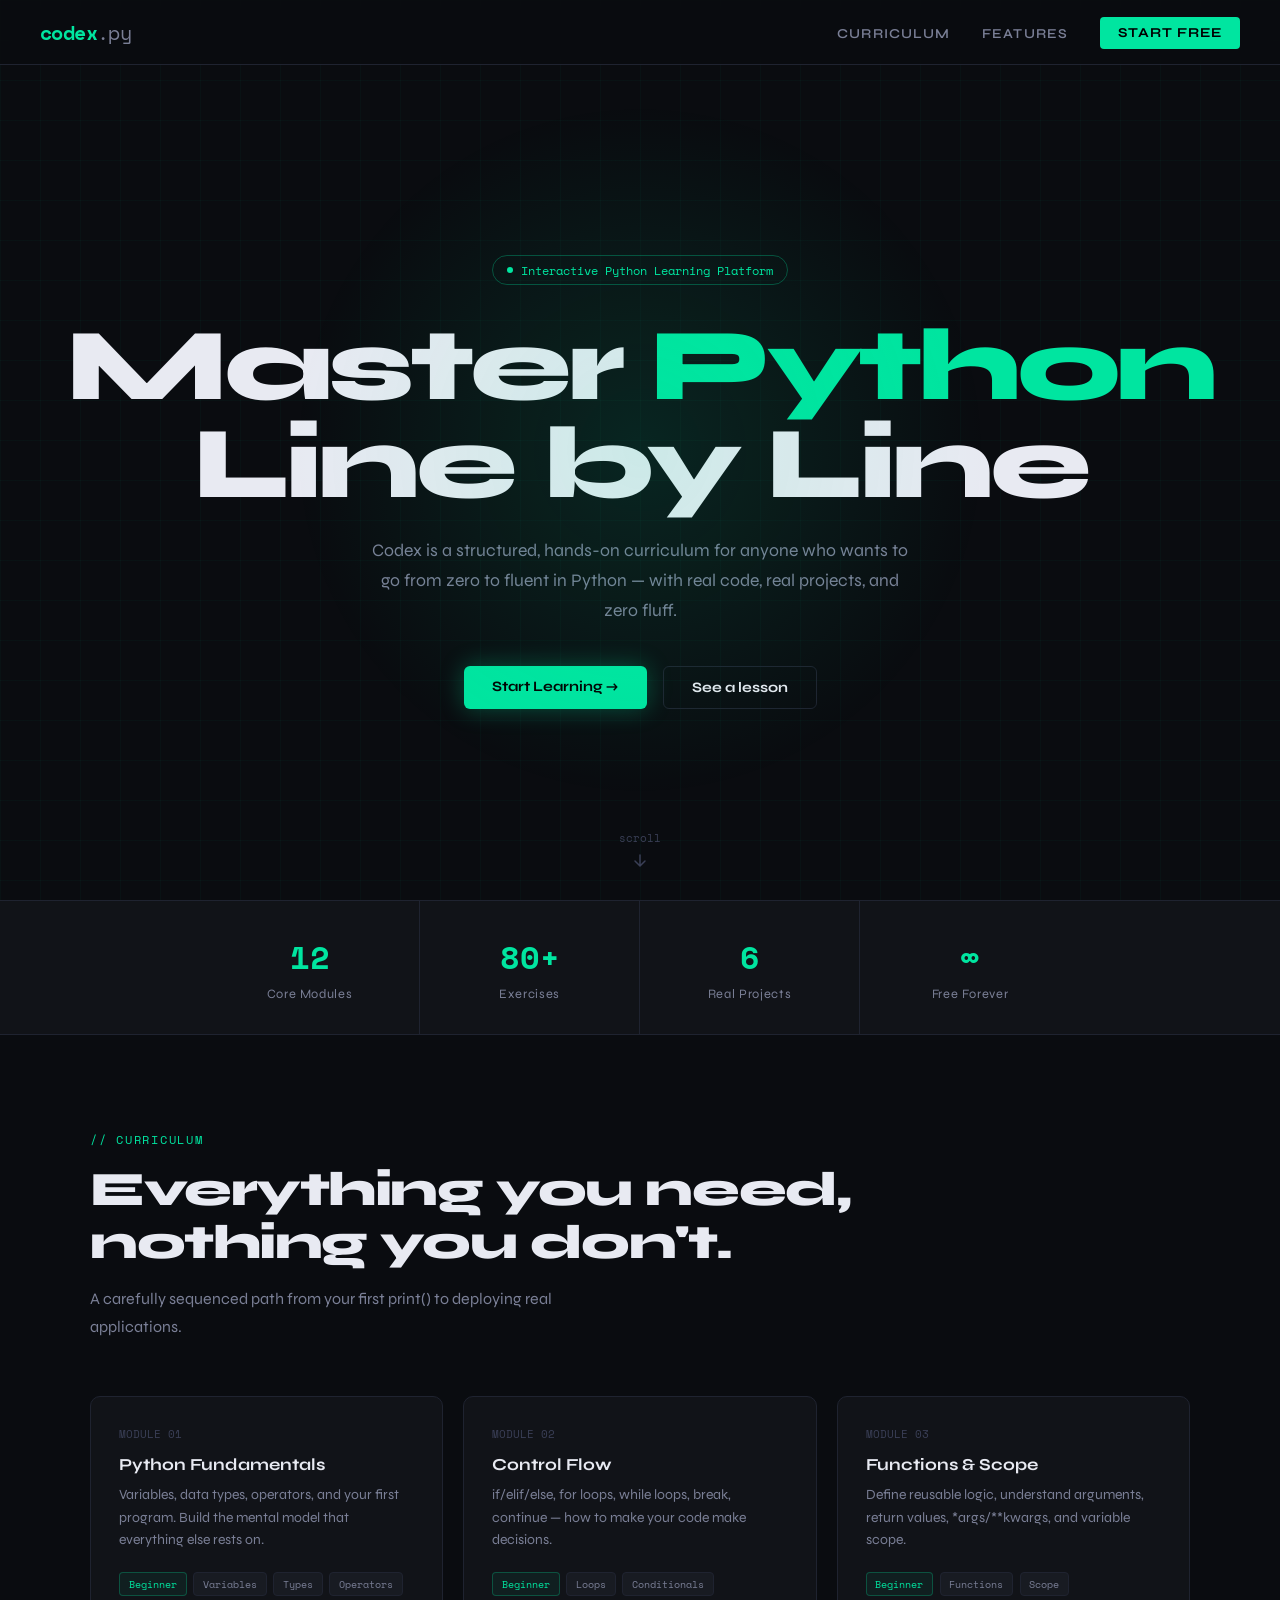
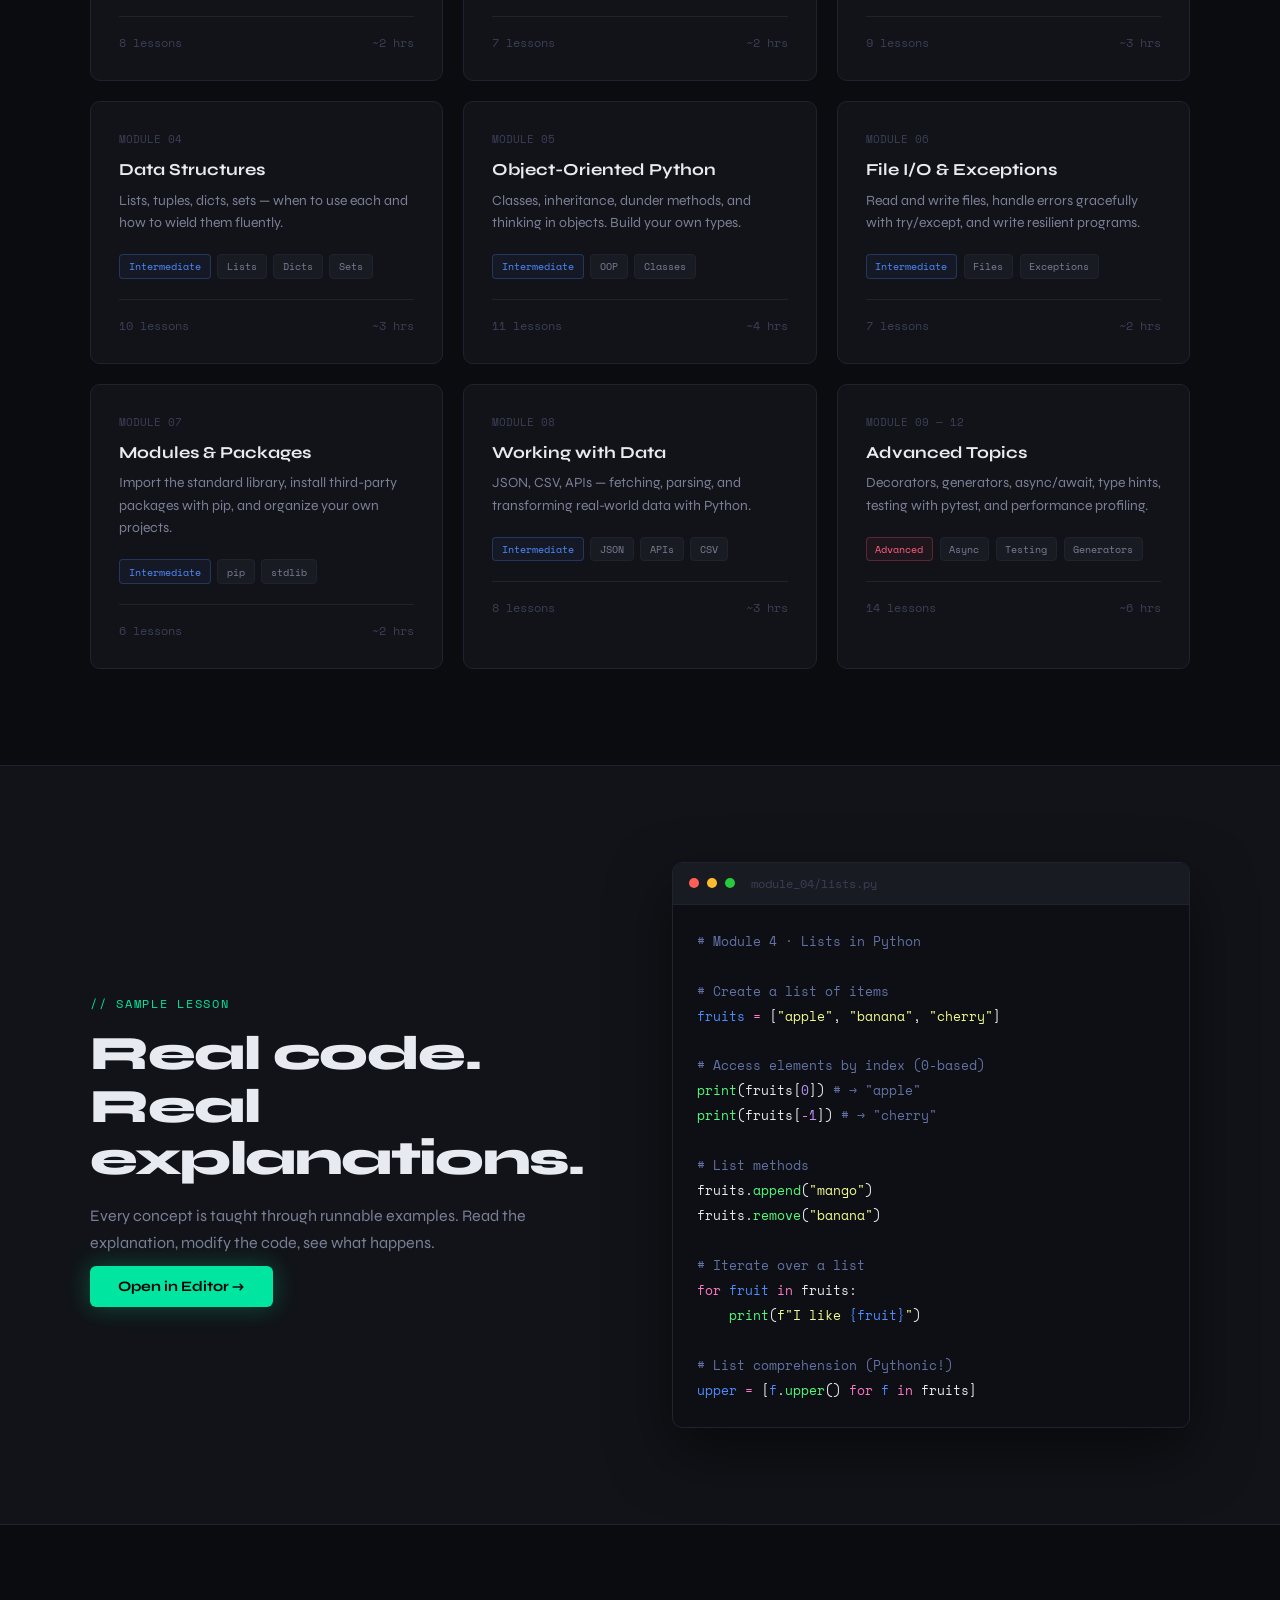
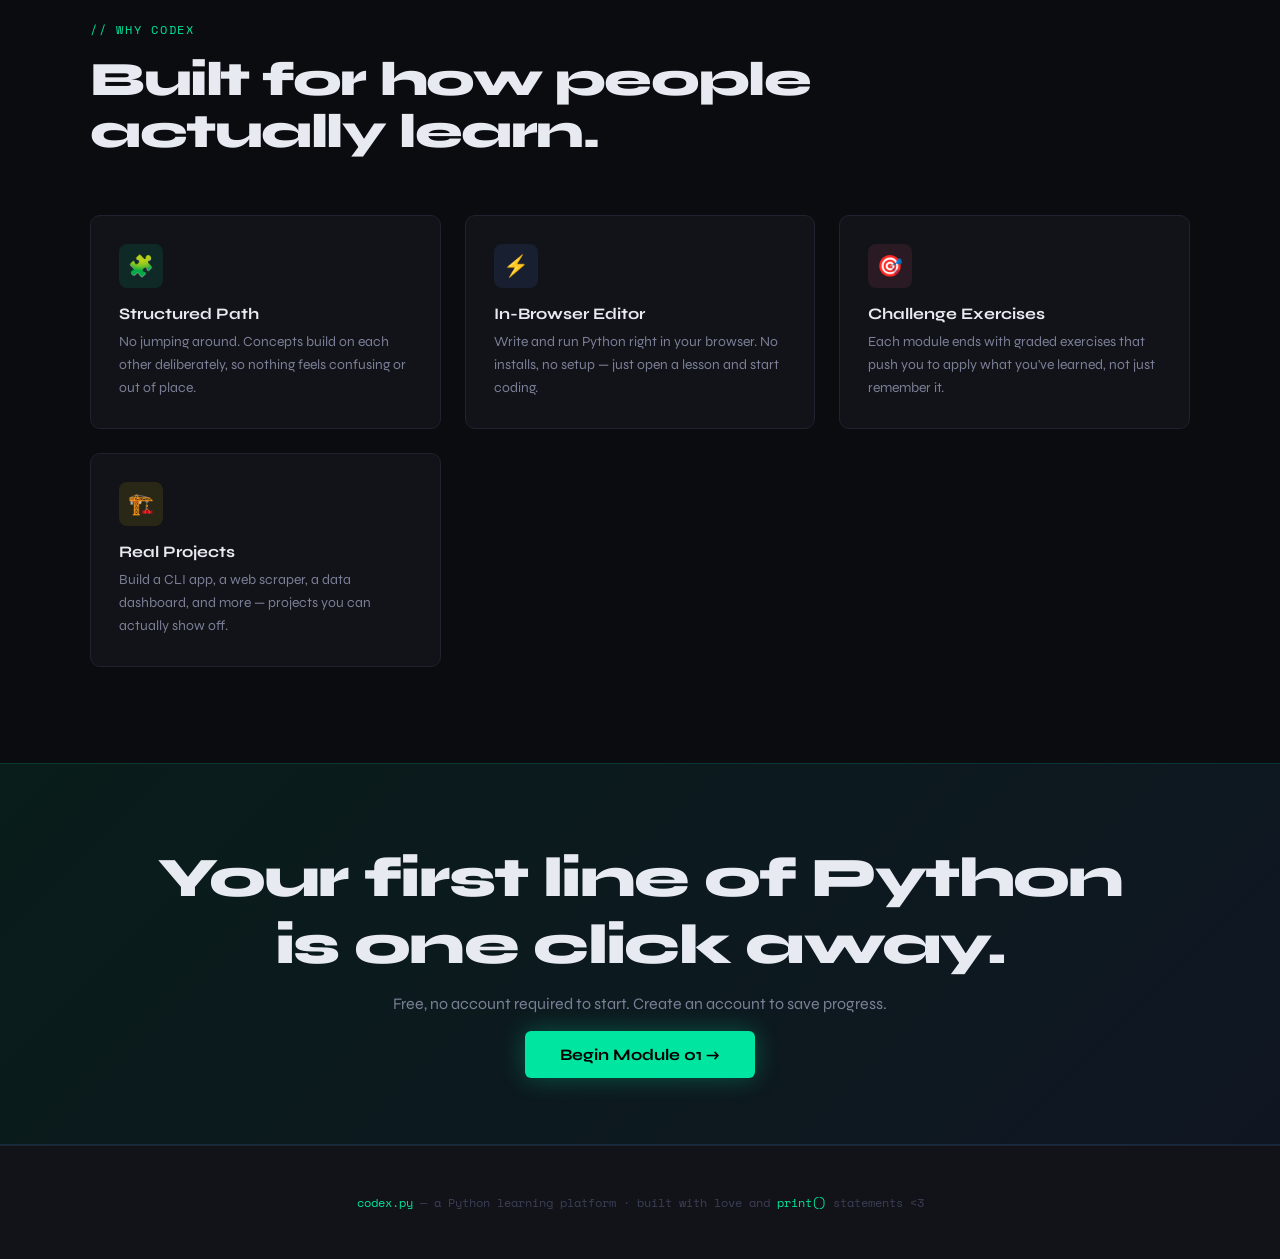
==== index.html @ 28d112f8 "Add files via upload" ====
<!DOCTYPE html>
<html lang="en">
<head>
  <meta charset="UTF-8" />
  <meta name="viewport" content="width=device-width, initial-scale=1.0" />
  <title>Codex — Learn Python</title>
  <link rel="preconnect" href="https://fonts.googleapis.com" />
  <link href="https://fonts.googleapis.com/css2?family=Space+Mono:ital,wght@0,400;0,700;1,400&family=Syne:wght@400;600;700;800&display=swap" rel="stylesheet" />
  <style>
    :root {
      --bg: #0a0c10;
      --surface: #111318;
      --surface2: #181b22;
      --border: #1f2330;
      --accent: #00e5a0;
      --accent2: #4f8cff;
      --accent3: #ff5e7e;
      --text: #e8eaf2;
      --text-dim: #7a7f96;
      --text-dimmer: #3a3f56;
      --mono: 'Space Mono', monospace;
      --sans: 'Syne', sans-serif;
    }
 
    *, *::before, *::after { box-sizing: border-box; margin: 0; padding: 0; }
 
    html { scroll-behavior: smooth; }
 
    body {
      background: var(--bg);
      color: var(--text);
      font-family: var(--sans);
      min-height: 100vh;
      overflow-x: hidden;
    }
 
    /* ── Grid noise overlay ── */
    body::before {
      content: '';
      position: fixed;
      inset: 0;
      background-image:
        linear-gradient(rgba(0,229,160,.03) 1px, transparent 1px),
        linear-gradient(90deg, rgba(0,229,160,.03) 1px, transparent 1px);
      background-size: 40px 40px;
      pointer-events: none;
      z-index: 0;
    }
 
    /* ── NAV ── */
    nav {
      position: fixed;
      top: 0; left: 0; right: 0;
      z-index: 100;
      display: flex;
      align-items: center;
      justify-content: space-between;
      padding: 1.1rem 2.5rem;
      background: rgba(10,12,16,.85);
      backdrop-filter: blur(14px);
      border-bottom: 1px solid var(--border);
    }
 
    .nav-logo {
      font-family: var(--mono);
      font-size: 1.25rem;
      font-weight: 700;
      color: var(--accent);
      letter-spacing: -0.03em;
      text-decoration: none;
    }
    .nav-logo span { color: var(--text-dim); font-weight: 400; }
 
    .nav-links {
      display: flex;
      gap: 2rem;
      list-style: none;
    }
    .nav-links a {
      font-size: .85rem;
      font-weight: 600;
      letter-spacing: .08em;
      text-transform: uppercase;
      color: var(--text-dim);
      text-decoration: none;
      transition: color .2s;
    }
    .nav-links a:hover { color: var(--accent); }
 
    .nav-cta {
      background: var(--accent);
      color: #000 !important;
      padding: .45rem 1.1rem;
      border-radius: 4px;
      font-weight: 700 !important;
    }
    .nav-cta:hover { background: #00ffb0; color: #000 !important; }
 
    /* ── HERO ── */
    .hero {
      position: relative;
      z-index: 1;
      min-height: 100vh;
      display: flex;
      flex-direction: column;
      align-items: center;
      justify-content: center;
      text-align: center;
      padding: 8rem 2rem 4rem;
      overflow: hidden;
    }
 
    /* Glowing orbs */
    .hero::after {
      content: '';
      position: absolute;
      width: 700px; height: 700px;
      border-radius: 50%;
      background: radial-gradient(circle, rgba(0,229,160,.12) 0%, transparent 70%);
      top: 50%; left: 50%;
      transform: translate(-50%, -50%);
      pointer-events: none;
    }
 
    .hero-badge {
      display: inline-flex;
      align-items: center;
      gap: .5rem;
      font-family: var(--mono);
      font-size: .75rem;
      color: var(--accent);
      border: 1px solid rgba(0,229,160,.3);
      padding: .35rem .9rem;
      border-radius: 99px;
      margin-bottom: 2rem;
      animation: fadeUp .6s ease both;
    }
    .hero-badge::before {
      content: '';
      width: 6px; height: 6px;
      background: var(--accent);
      border-radius: 50%;
      animation: pulse 2s infinite;
    }
 
    @keyframes pulse {
      0%, 100% { opacity: 1; transform: scale(1); }
      50% { opacity: .4; transform: scale(1.4); }
    }
 
    .hero h1 {
      font-size: clamp(3rem, 8vw, 6.5rem);
      font-weight: 800;
      line-height: .95;
      letter-spacing: -.04em;
      margin-bottom: 1.5rem;
      animation: fadeUp .7s .1s ease both;
    }
    .hero h1 em {
      font-style: normal;
      color: var(--accent);
      position: relative;
    }
 
    .hero-sub {
      max-width: 540px;
      font-size: 1.1rem;
      color: var(--text-dim);
      line-height: 1.7;
      margin-bottom: 2.5rem;
      animation: fadeUp .7s .2s ease both;
    }
 
    .hero-actions {
      display: flex;
      gap: 1rem;
      flex-wrap: wrap;
      justify-content: center;
      animation: fadeUp .7s .3s ease both;
    }
 
    .btn {
      font-family: var(--sans);
      font-weight: 700;
      font-size: .9rem;
      padding: .75rem 1.75rem;
      border-radius: 6px;
      cursor: pointer;
      border: none;
      text-decoration: none;
      transition: transform .15s, box-shadow .15s;
    }
    .btn:hover { transform: translateY(-2px); }
    .btn-primary {
      background: var(--accent);
      color: #000;
      box-shadow: 0 0 24px rgba(0,229,160,.3);
    }
    .btn-primary:hover { box-shadow: 0 0 36px rgba(0,229,160,.5); }
    .btn-ghost {
      background: transparent;
      color: var(--text);
      border: 1px solid var(--border);
    }
    .btn-ghost:hover { border-color: var(--text-dim); }
 
    /* Scroll indicator */
    .scroll-hint {
      position: absolute;
      bottom: 2rem;
      left: 50%;
      transform: translateX(-50%);
      display: flex;
      flex-direction: column;
      align-items: center;
      gap: .4rem;
      color: var(--text-dimmer);
      font-family: var(--mono);
      font-size: .7rem;
      animation: fadeIn 1s 1s both;
    }
    .scroll-hint svg { animation: bounce 1.8s infinite; }
 
    /* ── STATS STRIP ── */
    .stats {
      position: relative; z-index: 1;
      display: flex;
      justify-content: center;
      gap: 0;
      border-top: 1px solid var(--border);
      border-bottom: 1px solid var(--border);
      background: var(--surface);
    }
    .stat-item {
      flex: 1;
      max-width: 220px;
      padding: 2rem 1.5rem;
      text-align: center;
      border-right: 1px solid var(--border);
    }
    .stat-item:last-child { border-right: none; }
    .stat-num {
      font-family: var(--mono);
      font-size: 2rem;
      font-weight: 700;
      color: var(--accent);
    }
    .stat-label {
      font-size: .8rem;
      color: var(--text-dim);
      margin-top: .3rem;
      letter-spacing: .05em;
    }
 
    /* ── SECTION COMMON ── */
    section { position: relative; z-index: 1; padding: 6rem 2rem; }
    .section-tag {
      font-family: var(--mono);
      font-size: .72rem;
      color: var(--accent);
      letter-spacing: .15em;
      text-transform: uppercase;
      margin-bottom: 1rem;
    }
    .section-title {
      font-size: clamp(2rem, 4vw, 3rem);
      font-weight: 800;
      letter-spacing: -.03em;
      line-height: 1.1;
      margin-bottom: 1rem;
    }
    .section-sub {
      color: var(--text-dim);
      line-height: 1.7;
      max-width: 520px;
    }
    .container { max-width: 1100px; margin: 0 auto; }
 
    /* ── CURRICULUM ── */
    .curriculum { background: var(--bg); }
    .curriculum-header { margin-bottom: 3.5rem; }
 
    .modules-grid {
      display: grid;
      grid-template-columns: repeat(auto-fill, minmax(300px, 1fr));
      gap: 1.25rem;
    }
 
    .module-card {
      background: var(--surface);
      border: 1px solid var(--border);
      border-radius: 10px;
      padding: 1.75rem;
      transition: border-color .25s, transform .25s, box-shadow .25s;
      cursor: pointer;
      position: relative;
      overflow: hidden;
    }
    .module-card::before {
      content: '';
      position: absolute;
      top: 0; left: 0; right: 0;
      height: 2px;
      background: var(--accent);
      transform: scaleX(0);
      transform-origin: left;
      transition: transform .3s ease;
    }
    .module-card:hover {
      border-color: rgba(0,229,160,.3);
      transform: translateY(-3px);
      box-shadow: 0 12px 40px rgba(0,0,0,.4);
    }
    .module-card:hover::before { transform: scaleX(1); }
 
    .module-num {
      font-family: var(--mono);
      font-size: .7rem;
      color: var(--text-dimmer);
      margin-bottom: .75rem;
    }
    .module-title {
      font-size: 1.05rem;
      font-weight: 700;
      margin-bottom: .6rem;
    }
    .module-desc {
      font-size: .875rem;
      color: var(--text-dim);
      line-height: 1.6;
      margin-bottom: 1.25rem;
    }
    .module-tags {
      display: flex;
      flex-wrap: wrap;
      gap: .4rem;
    }
    .tag {
      font-family: var(--mono);
      font-size: .65rem;
      padding: .2rem .55rem;
      border-radius: 4px;
      background: var(--surface2);
      color: var(--text-dim);
      border: 1px solid var(--border);
    }
    .tag.accent { color: var(--accent); border-color: rgba(0,229,160,.25); background: rgba(0,229,160,.06); }
    .tag.blue { color: var(--accent2); border-color: rgba(79,140,255,.25); background: rgba(79,140,255,.06); }
 
    .module-footer {
      display: flex;
      align-items: center;
      justify-content: space-between;
      margin-top: 1.25rem;
      padding-top: 1rem;
      border-top: 1px solid var(--border);
      font-size: .78rem;
      color: var(--text-dimmer);
      font-family: var(--mono);
    }
 
    /* ── CODE PREVIEW ── */
    .preview-section { background: var(--surface); border-top: 1px solid var(--border); border-bottom: 1px solid var(--border); }
    .preview-inner {
      display: grid;
      grid-template-columns: 1fr 1fr;
      gap: 4rem;
      align-items: center;
    }
    @media (max-width: 768px) { .preview-inner { grid-template-columns: 1fr; } }
 
    .code-window {
      background: #0d0f14;
      border: 1px solid var(--border);
      border-radius: 10px;
      overflow: hidden;
      box-shadow: 0 24px 60px rgba(0,0,0,.5);
    }
    .code-titlebar {
      display: flex;
      align-items: center;
      gap: .5rem;
      padding: .75rem 1rem;
      background: var(--surface2);
      border-bottom: 1px solid var(--border);
    }
    .dot { width: 10px; height: 10px; border-radius: 50%; }
    .dot-r { background: #ff5f56; }
    .dot-y { background: #ffbd2e; }
    .dot-g { background: #27c93f; }
    .code-filename {
      margin-left: .5rem;
      font-family: var(--mono);
      font-size: .72rem;
      color: var(--text-dimmer);
    }
    .code-body {
      padding: 1.5rem;
      font-family: var(--mono);
      font-size: .82rem;
      line-height: 1.9;
      overflow-x: auto;
    }
    .kw { color: #ff79c6; }
    .fn { color: #50fa7b; }
    .st { color: #f1fa8c; }
    .cm { color: #6272a4; }
    .nm { color: var(--accent2); }
    .op { color: #ff79c6; }
    .num { color: #bd93f9; }
 
    /* ── FEATURES ── */
    .features { background: var(--bg); }
    .features-grid {
      display: grid;
      grid-template-columns: repeat(auto-fill, minmax(260px, 1fr));
      gap: 1.5rem;
      margin-top: 3.5rem;
    }
    .feature-card {
      padding: 1.75rem;
      border: 1px solid var(--border);
      border-radius: 10px;
      background: var(--surface);
    }
    .feature-icon {
      width: 44px; height: 44px;
      border-radius: 8px;
      display: flex;
      align-items: center;
      justify-content: center;
      font-size: 1.3rem;
      margin-bottom: 1rem;
    }
    .feature-icon.green { background: rgba(0,229,160,.1); }
    .feature-icon.blue  { background: rgba(79,140,255,.1); }
    .feature-icon.pink  { background: rgba(255,94,126,.1); }
    .feature-icon.yellow{ background: rgba(255,210,0,.1); }
    .feature-title { font-size: 1rem; font-weight: 700; margin-bottom: .5rem; }
    .feature-desc { font-size: .87rem; color: var(--text-dim); line-height: 1.65; }
 
    /* ── CTA BANNER ── */
    .cta-banner {
      background: linear-gradient(135deg, rgba(0,229,160,.08), rgba(79,140,255,.08));
      border-top: 1px solid rgba(0,229,160,.15);
      border-bottom: 1px solid rgba(79,140,255,.15);
      text-align: center;
      padding: 5rem 2rem;
    }
    .cta-banner h2 { font-size: clamp(2rem, 5vw, 3.5rem); font-weight: 800; letter-spacing: -.03em; margin-bottom: 1rem; }
    .cta-banner p { color: var(--text-dim); margin-bottom: 2rem; }
 
    /* ── FOOTER ── */
    footer {
      background: var(--surface);
      border-top: 1px solid var(--border);
      padding: 3rem 2rem;
      text-align: center;
      font-family: var(--mono);
      font-size: .75rem;
      color: var(--text-dimmer);
    }
    footer span { color: var(--accent); }
 
    /* ── ANIMATIONS ── */
    @keyframes fadeUp {
      from { opacity: 0; transform: translateY(24px); }
      to   { opacity: 1; transform: translateY(0); }
    }
    @keyframes fadeIn {
      from { opacity: 0; } to { opacity: 1; }
    }
    @keyframes bounce {
      0%, 100% { transform: translateY(0); }
      50% { transform: translateY(6px); }
    }
 
    /* ── SCROLL REVEAL ── */
    .reveal {
      opacity: 0;
      transform: translateY(28px);
      transition: opacity .6s ease, transform .6s ease;
    }
    .reveal.visible {
      opacity: 1;
      transform: translateY(0);
    }
  </style>
</head>
<body>
 
  <!-- NAV -->
  <nav>
    <a href="#" class="nav-logo">codex<span>.py</span></a>
    <ul class="nav-links">
      <li><a href="#curriculum">Curriculum</a></li>
      <li><a href="#features">Features</a></li>
      <li><a href="#start" class="nav-cta">Start Free</a></li>
    </ul>
  </nav>
 
  <!-- HERO -->
  <section class="hero">
    <div class="hero-badge">Interactive Python Learning Platform</div>
    <h1>Master <em>Python</em><br>Line by Line</h1>
    <p class="hero-sub">
      Codex is a structured, hands-on curriculum for anyone who wants to go from zero to fluent in Python — with real code, real projects, and zero fluff.
    </p>
    <div class="hero-actions">
      <a href="#curriculum" class="btn btn-primary">Start Learning →</a>
      <a href="#preview" class="btn btn-ghost">See a lesson</a>
    </div>
    <div class="scroll-hint">
      scroll
      <svg width="16" height="16" viewBox="0 0 16 16" fill="none">
        <path d="M8 3v10M3 9l5 5 5-5" stroke="currentColor" stroke-width="1.5" stroke-linecap="round" stroke-linejoin="round"/>
      </svg>
    </div>
  </section>
 
  <!-- STATS -->
  <div class="stats">
    <div class="stat-item">
      <div class="stat-num">12</div>
      <div class="stat-label">Core Modules</div>
    </div>
    <div class="stat-item">
      <div class="stat-num">80+</div>
      <div class="stat-label">Exercises</div>
    </div>
    <div class="stat-item">
      <div class="stat-num">6</div>
      <div class="stat-label">Real Projects</div>
    </div>
    <div class="stat-item">
      <div class="stat-num">∞</div>
      <div class="stat-label">Free Forever</div>
    </div>
  </div>
 
  <!-- CURRICULUM -->
  <section class="curriculum" id="curriculum">
    <div class="container">
      <div class="curriculum-header reveal">
        <div class="section-tag">// Curriculum</div>
        <h2 class="section-title">Everything you need,<br>nothing you don't.</h2>
        <p class="section-sub">A carefully sequenced path from your first print() to deploying real applications.</p>
      </div>
 
      <div class="modules-grid">
 
        <div class="module-card reveal">
          <div class="module-num">MODULE 01</div>
          <div class="module-title">Python Fundamentals</div>
          <div class="module-desc">Variables, data types, operators, and your first program. Build the mental model that everything else rests on.</div>
          <div class="module-tags">
            <span class="tag accent">Beginner</span>
            <span class="tag">Variables</span>
            <span class="tag">Types</span>
            <span class="tag">Operators</span>
          </div>
          <div class="module-footer">
            <span>8 lessons</span>
            <span>~2 hrs</span>
          </div>
        </div>
 
        <div class="module-card reveal">
          <div class="module-num">MODULE 02</div>
          <div class="module-title">Control Flow</div>
          <div class="module-desc">if/elif/else, for loops, while loops, break, continue — how to make your code make decisions.</div>
          <div class="module-tags">
            <span class="tag accent">Beginner</span>
            <span class="tag">Loops</span>
            <span class="tag">Conditionals</span>
          </div>
          <div class="module-footer">
            <span>7 lessons</span>
            <span>~2 hrs</span>
          </div>
        </div>
 
        <div class="module-card reveal">
          <div class="module-num">MODULE 03</div>
          <div class="module-title">Functions & Scope</div>
          <div class="module-desc">Define reusable logic, understand arguments, return values, *args/**kwargs, and variable scope.</div>
          <div class="module-tags">
            <span class="tag accent">Beginner</span>
            <span class="tag">Functions</span>
            <span class="tag">Scope</span>
          </div>
          <div class="module-footer">
            <span>9 lessons</span>
            <span>~3 hrs</span>
          </div>
        </div>
 
        <div class="module-card reveal">
          <div class="module-num">MODULE 04</div>
          <div class="module-title">Data Structures</div>
          <div class="module-desc">Lists, tuples, dicts, sets — when to use each and how to wield them fluently.</div>
          <div class="module-tags">
            <span class="tag blue">Intermediate</span>
            <span class="tag">Lists</span>
            <span class="tag">Dicts</span>
            <span class="tag">Sets</span>
          </div>
          <div class="module-footer">
            <span>10 lessons</span>
            <span>~3 hrs</span>
          </div>
        </div>
 
        <div class="module-card reveal">
          <div class="module-num">MODULE 05</div>
          <div class="module-title">Object-Oriented Python</div>
          <div class="module-desc">Classes, inheritance, dunder methods, and thinking in objects. Build your own types.</div>
          <div class="module-tags">
            <span class="tag blue">Intermediate</span>
            <span class="tag">OOP</span>
            <span class="tag">Classes</span>
          </div>
          <div class="module-footer">
            <span>11 lessons</span>
            <span>~4 hrs</span>
          </div>
        </div>
 
        <div class="module-card reveal">
          <div class="module-num">MODULE 06</div>
          <div class="module-title">File I/O & Exceptions</div>
          <div class="module-desc">Read and write files, handle errors gracefully with try/except, and write resilient programs.</div>
          <div class="module-tags">
            <span class="tag blue">Intermediate</span>
            <span class="tag">Files</span>
            <span class="tag">Exceptions</span>
          </div>
          <div class="module-footer">
            <span>7 lessons</span>
            <span>~2 hrs</span>
          </div>
        </div>
 
        <div class="module-card reveal">
          <div class="module-num">MODULE 07</div>
          <div class="module-title">Modules & Packages</div>
          <div class="module-desc">Import the standard library, install third-party packages with pip, and organize your own projects.</div>
          <div class="module-tags">
            <span class="tag blue">Intermediate</span>
            <span class="tag">pip</span>
            <span class="tag">stdlib</span>
          </div>
          <div class="module-footer">
            <span>6 lessons</span>
            <span>~2 hrs</span>
          </div>
        </div>
 
        <div class="module-card reveal">
          <div class="module-num">MODULE 08</div>
          <div class="module-title">Working with Data</div>
          <div class="module-desc">JSON, CSV, APIs — fetching, parsing, and transforming real-world data with Python.</div>
          <div class="module-tags">
            <span class="tag blue">Intermediate</span>
            <span class="tag">JSON</span>
            <span class="tag">APIs</span>
            <span class="tag">CSV</span>
          </div>
          <div class="module-footer">
            <span>8 lessons</span>
            <span>~3 hrs</span>
          </div>
        </div>
 
        <div class="module-card reveal">
          <div class="module-num">MODULE 09 — 12</div>
          <div class="module-title">Advanced Topics</div>
          <div class="module-desc">Decorators, generators, async/await, type hints, testing with pytest, and performance profiling.</div>
          <div class="module-tags">
            <span class="tag" style="color:var(--accent3);border-color:rgba(255,94,126,.25);background:rgba(255,94,126,.06)">Advanced</span>
            <span class="tag">Async</span>
            <span class="tag">Testing</span>
            <span class="tag">Generators</span>
          </div>
          <div class="module-footer">
            <span>14 lessons</span>
            <span>~6 hrs</span>
          </div>
        </div>
 
      </div>
    </div>
  </section>
 
  <!-- CODE PREVIEW -->
  <section class="preview-section" id="preview">
    <div class="container">
      <div class="preview-inner">
        <div class="reveal">
          <div class="section-tag">// Sample Lesson</div>
          <h2 class="section-title">Real code.<br>Real explanations.</h2>
          <p class="section-sub">Every concept is taught through runnable examples. Read the explanation, modify the code, see what happens.</p>
          <br>
          <a href="#start" class="btn btn-primary" style="margin-top:.5rem">Open in Editor →</a>
        </div>
        <div class="code-window reveal">
          <div class="code-titlebar">
            <div class="dot dot-r"></div>
            <div class="dot dot-y"></div>
            <div class="dot dot-g"></div>
            <span class="code-filename">module_04/lists.py</span>
          </div>
          <div class="code-body">
<span class="cm"># Module 4 · Lists in Python</span><br>
<br>
<span class="cm"># Create a list of items</span><br>
<span class="nm">fruits</span> <span class="op">=</span> [<span class="st">"apple"</span>, <span class="st">"banana"</span>, <span class="st">"cherry"</span>]<br>
<br>
<span class="cm"># Access elements by index (0-based)</span><br>
<span class="fn">print</span>(fruits[<span class="num">0</span>])  <span class="cm"># → "apple"</span><br>
<span class="fn">print</span>(fruits[<span class="op">-</span><span class="num">1</span>]) <span class="cm"># → "cherry"</span><br>
<br>
<span class="cm"># List methods</span><br>
fruits.<span class="fn">append</span>(<span class="st">"mango"</span>)<br>
fruits.<span class="fn">remove</span>(<span class="st">"banana"</span>)<br>
<br>
<span class="cm"># Iterate over a list</span><br>
<span class="kw">for</span> <span class="nm">fruit</span> <span class="kw">in</span> fruits:<br>
&nbsp;&nbsp;&nbsp;&nbsp;<span class="fn">print</span>(<span class="st">f"I like </span><span class="nm">{fruit}</span><span class="st">"</span>)<br>
<br>
<span class="cm"># List comprehension (Pythonic!)</span><br>
<span class="nm">upper</span> <span class="op">=</span> [<span class="nm">f</span>.<span class="fn">upper</span>() <span class="kw">for</span> <span class="nm">f</span> <span class="kw">in</span> fruits]<br>
          </div>
        </div>
      </div>
    </div>
  </section>
 
  <!-- FEATURES -->
  <section class="features" id="features">
    <div class="container">
      <div class="reveal">
        <div class="section-tag">// Why Codex</div>
        <h2 class="section-title">Built for how people<br>actually learn.</h2>
      </div>
      <div class="features-grid">
        <div class="feature-card reveal">
          <div class="feature-icon green">🧩</div>
          <div class="feature-title">Structured Path</div>
          <div class="feature-desc">No jumping around. Concepts build on each other deliberately, so nothing feels confusing or out of place.</div>
        </div>
        <div class="feature-card reveal">
          <div class="feature-icon blue">⚡</div>
          <div class="feature-title">In-Browser Editor</div>
          <div class="feature-desc">Write and run Python right in your browser. No installs, no setup — just open a lesson and start coding.</div>
        </div>
        <div class="feature-card reveal">
          <div class="feature-icon pink">🎯</div>
          <div class="feature-title">Challenge Exercises</div>
          <div class="feature-desc">Each module ends with graded exercises that push you to apply what you've learned, not just remember it.</div>
        </div>
        <div class="feature-card reveal">
          <div class="feature-icon yellow">🏗️</div>
          <div class="feature-title">Real Projects</div>
          <div class="feature-desc">Build a CLI app, a web scraper, a data dashboard, and more — projects you can actually show off.</div>
        </div>
      </div>
    </div>
  </section>
 
  <!-- CTA -->
  <section class="cta-banner" id="start">
    <div class="container">
      <h2 class="reveal">Your first line of Python<br>is one click away.</h2>
      <p class="reveal">Free, no account required to start. Create an account to save progress.</p>
      <div class="reveal">
        <a href="#curriculum" class="btn btn-primary" style="font-size:1rem;padding:.9rem 2.2rem;">Begin Module 01 →</a>
      </div>
    </div>
  </section>
 
  <!-- FOOTER -->
  <footer>
    <span>codex.py</span> — a Python learning platform · built with love and <span>print()</span> statements <3
  </footer>
 
  <script>
    // Scroll reveal
    const reveals = document.querySelectorAll('.reveal');
    const observer = new IntersectionObserver((entries) => {
      entries.forEach((e, i) => {
        if (e.isIntersecting) {
          setTimeout(() => e.target.classList.add('visible'), i * 80);
          observer.unobserve(e.target);
        }
      });
    }, { threshold: 0.12 });
    reveals.forEach(el => observer.observe(el));
  </script>
</body>
</html>
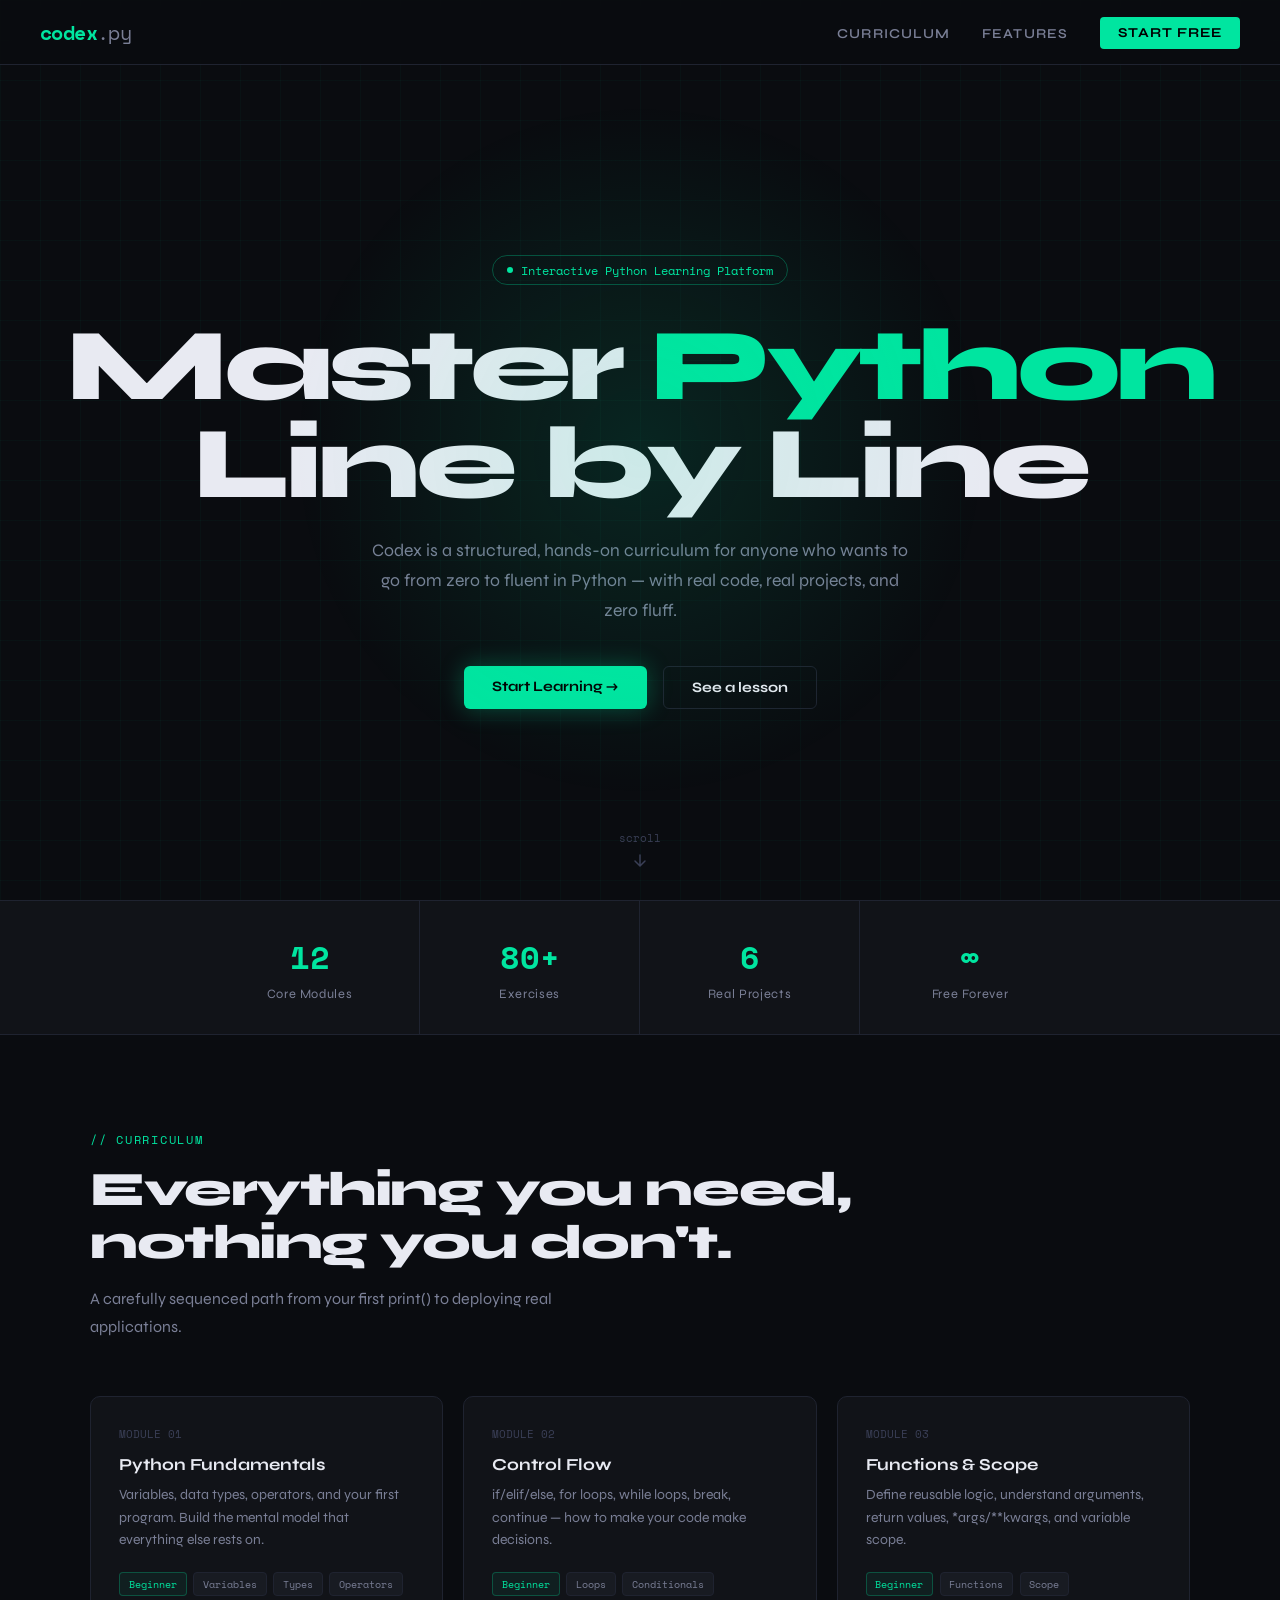
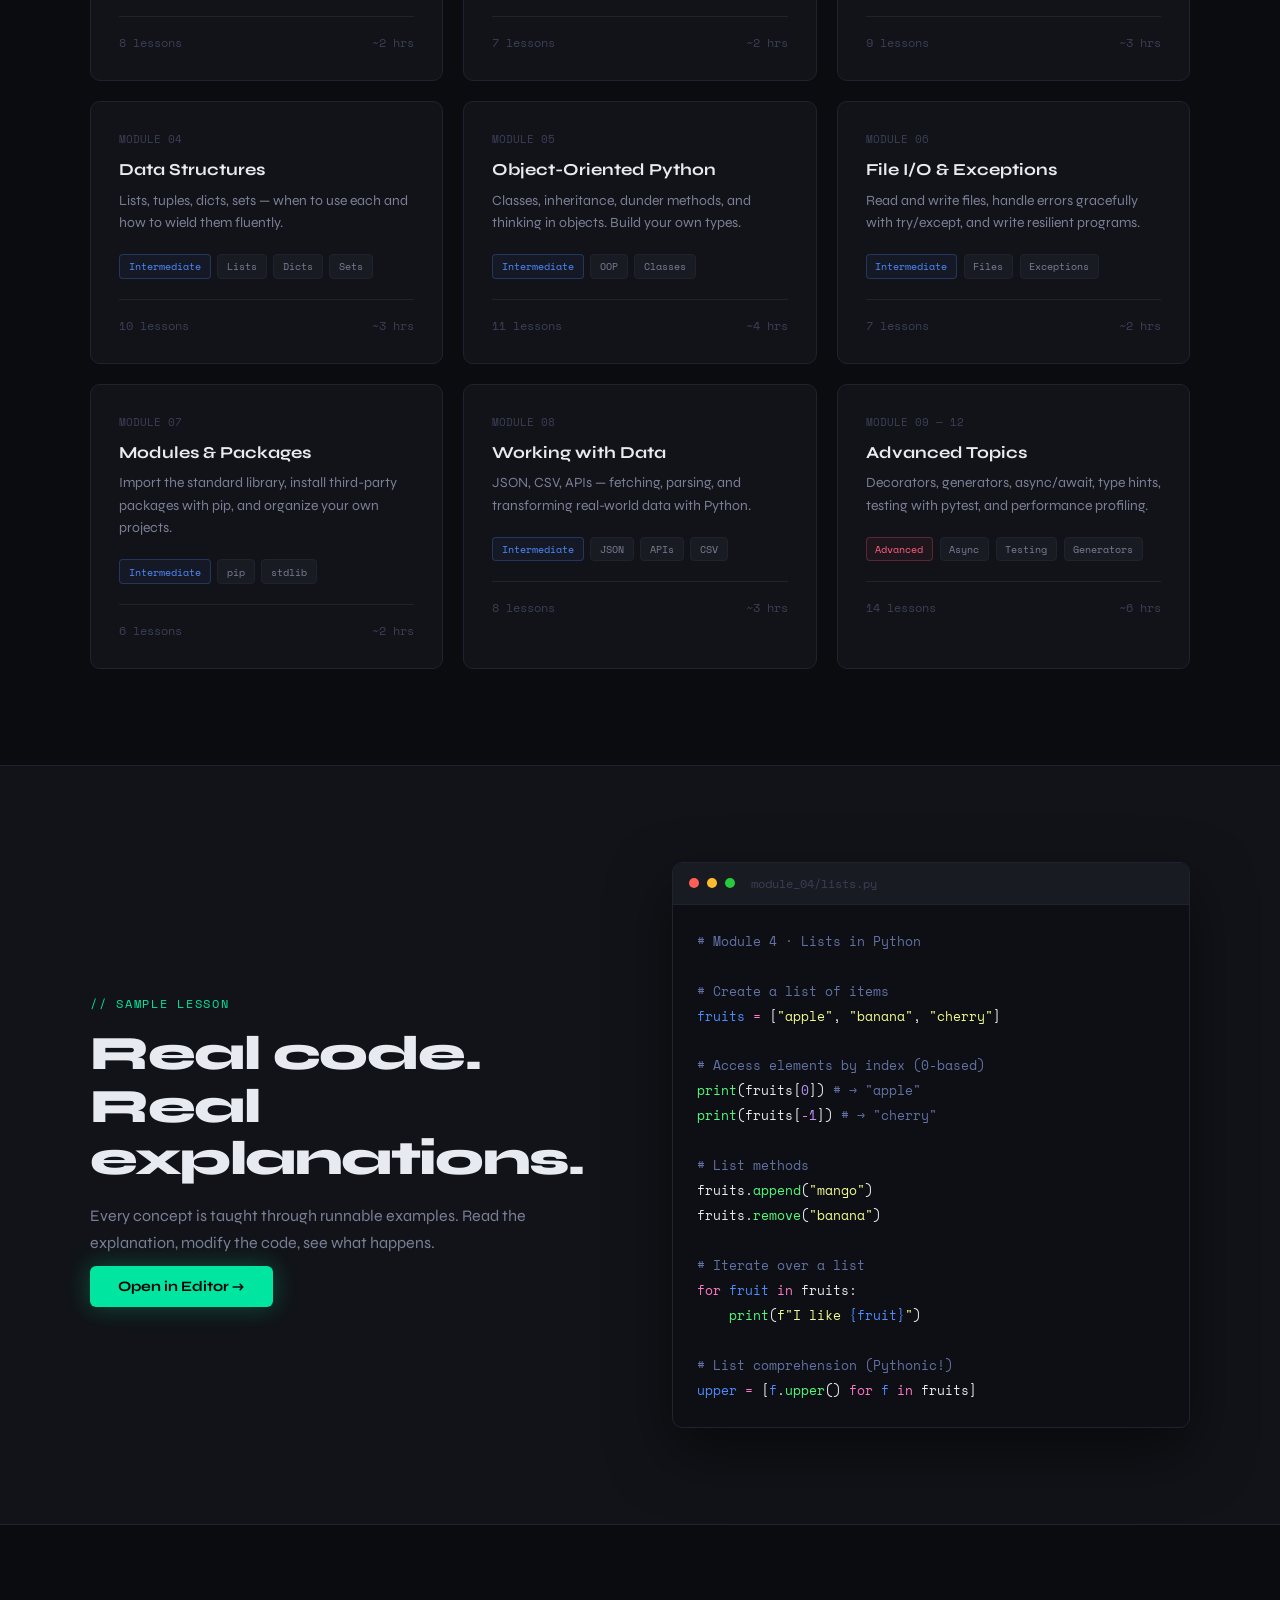
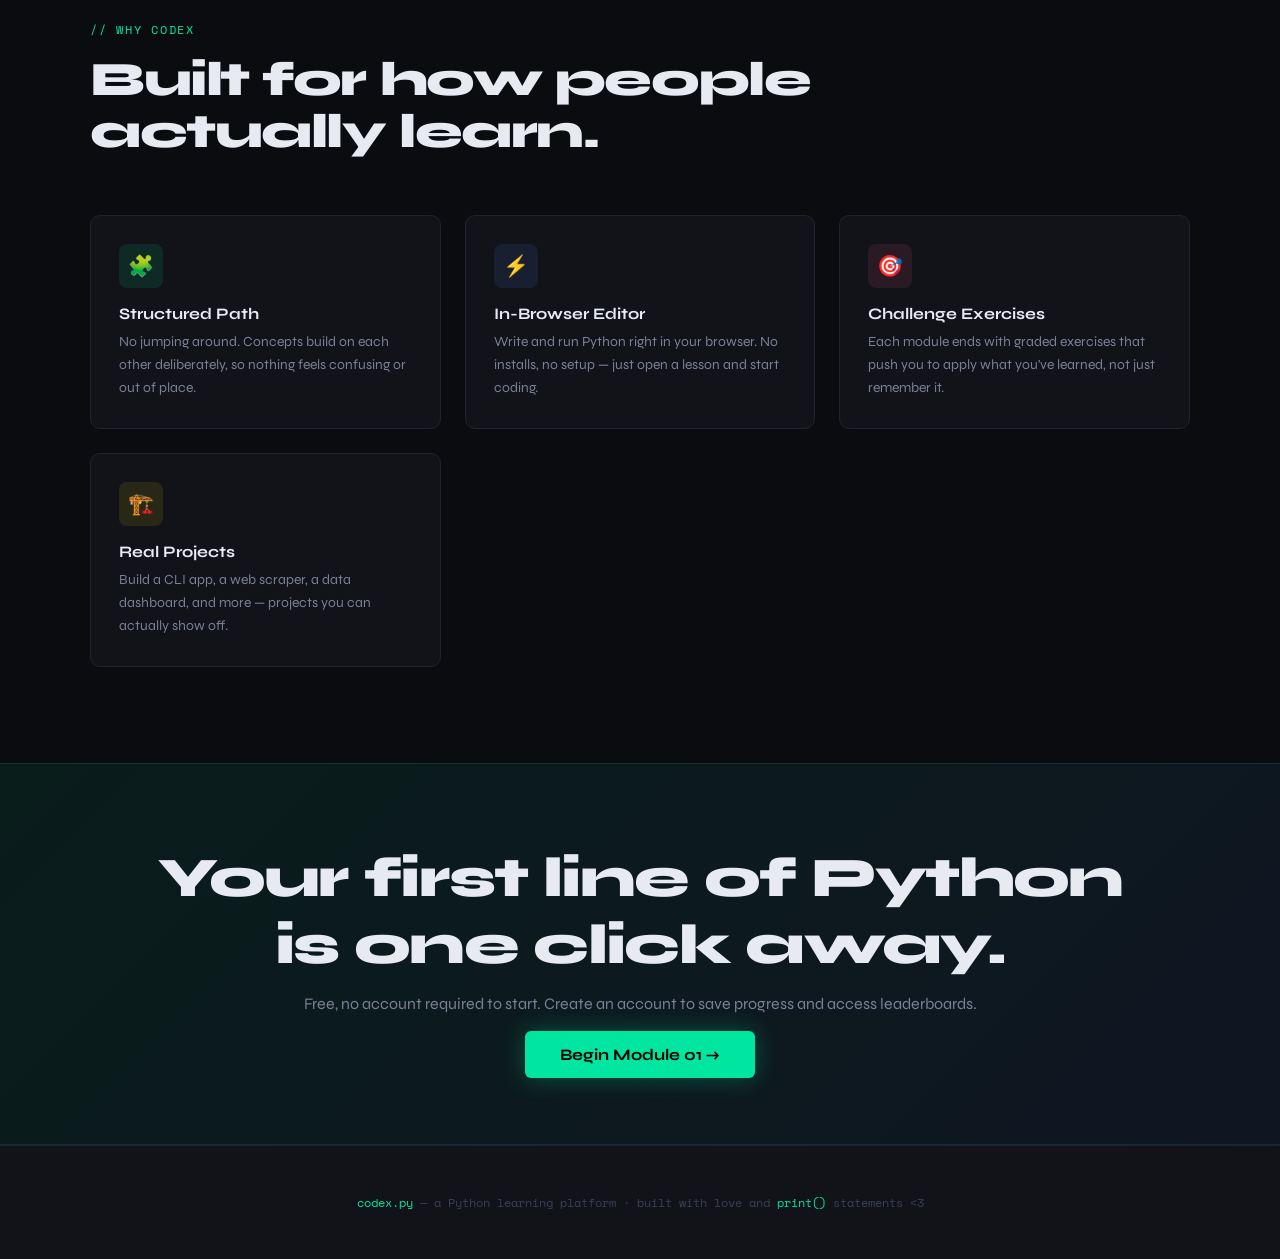
==== commit 081fba2c: "Update index.html" ====
--- a/index.html
+++ b/index.html
@@ -772,7 +772,7 @@
   <section class="cta-banner" id="start">
     <div class="container">
       <h2 class="reveal">Your first line of Python<br>is one click away.</h2>
-      <p class="reveal">Free, no account required to start. Create an account to save progress.</p>
+      <p class="reveal">Free, no account required to start. Create an account to save progress and access leaderboards.</p>
       <div class="reveal">
         <a href="#curriculum" class="btn btn-primary" style="font-size:1rem;padding:.9rem 2.2rem;">Begin Module 01 →</a>
       </div>
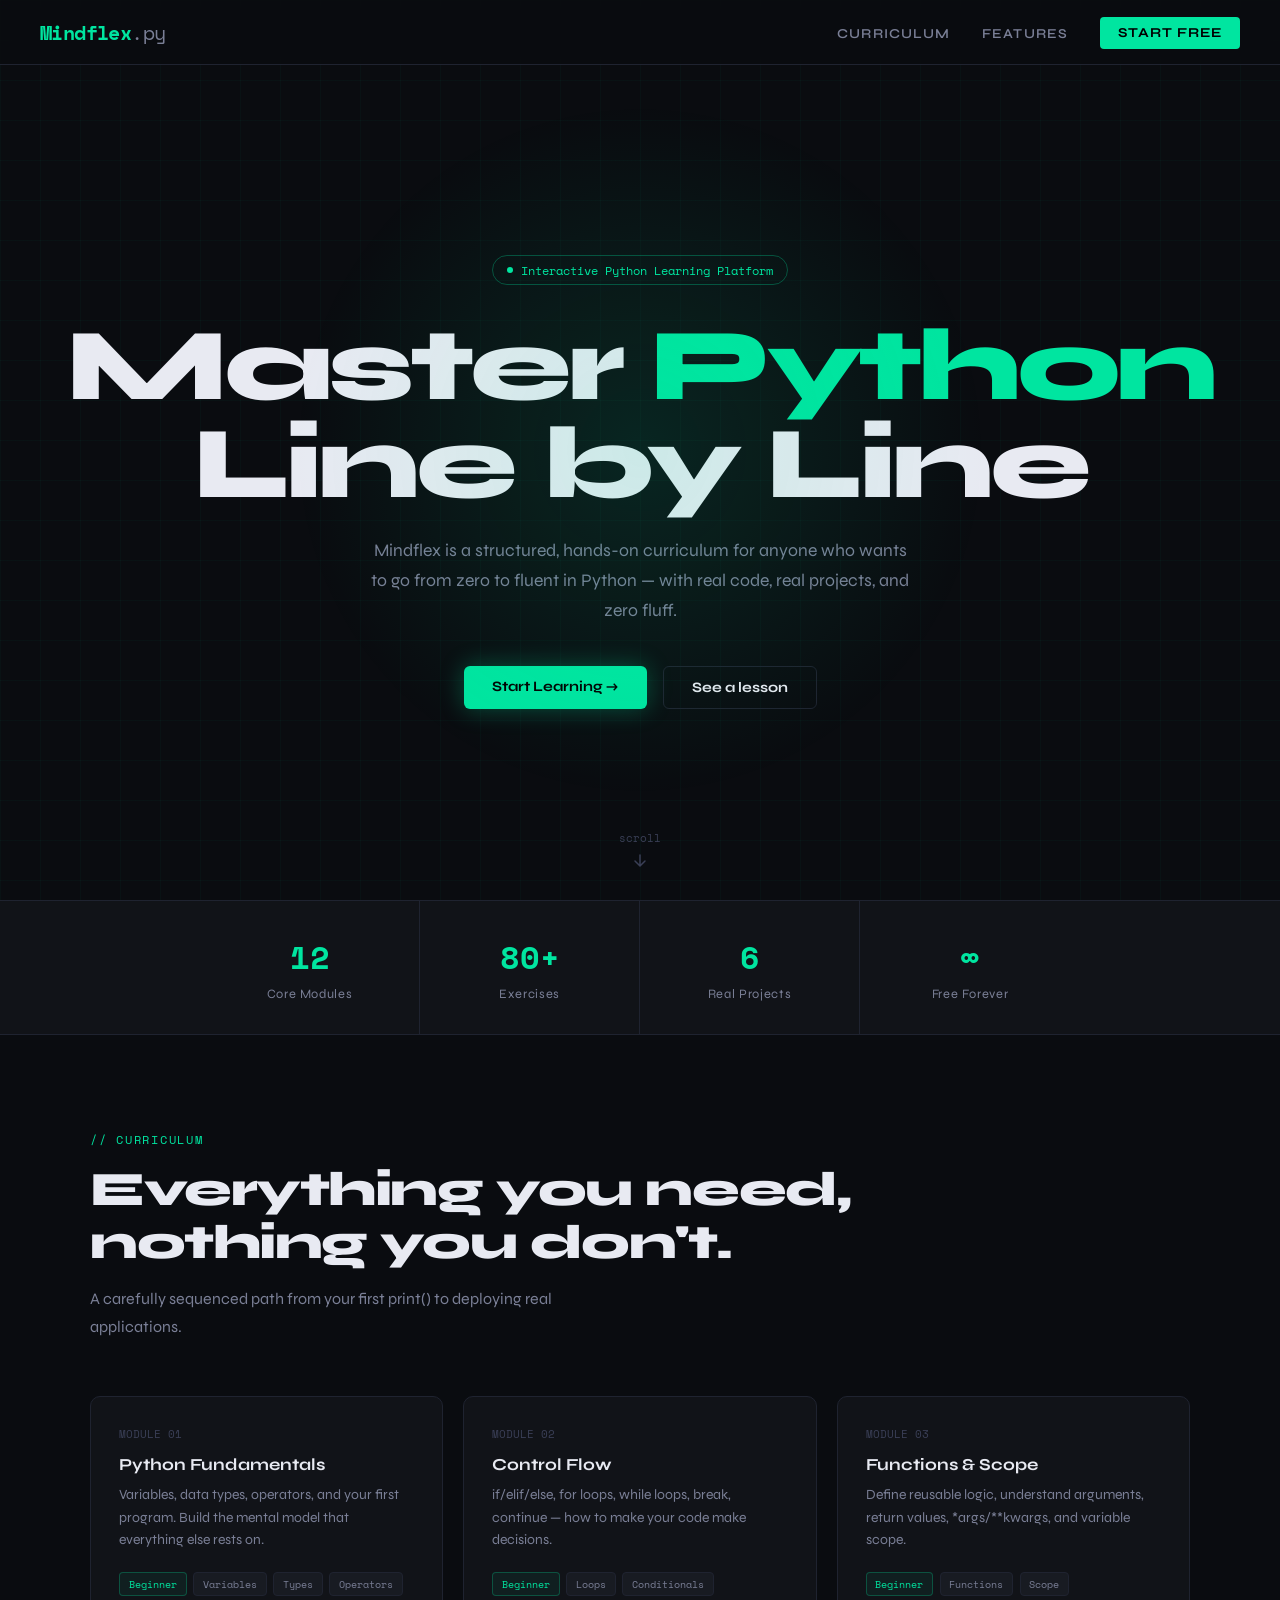
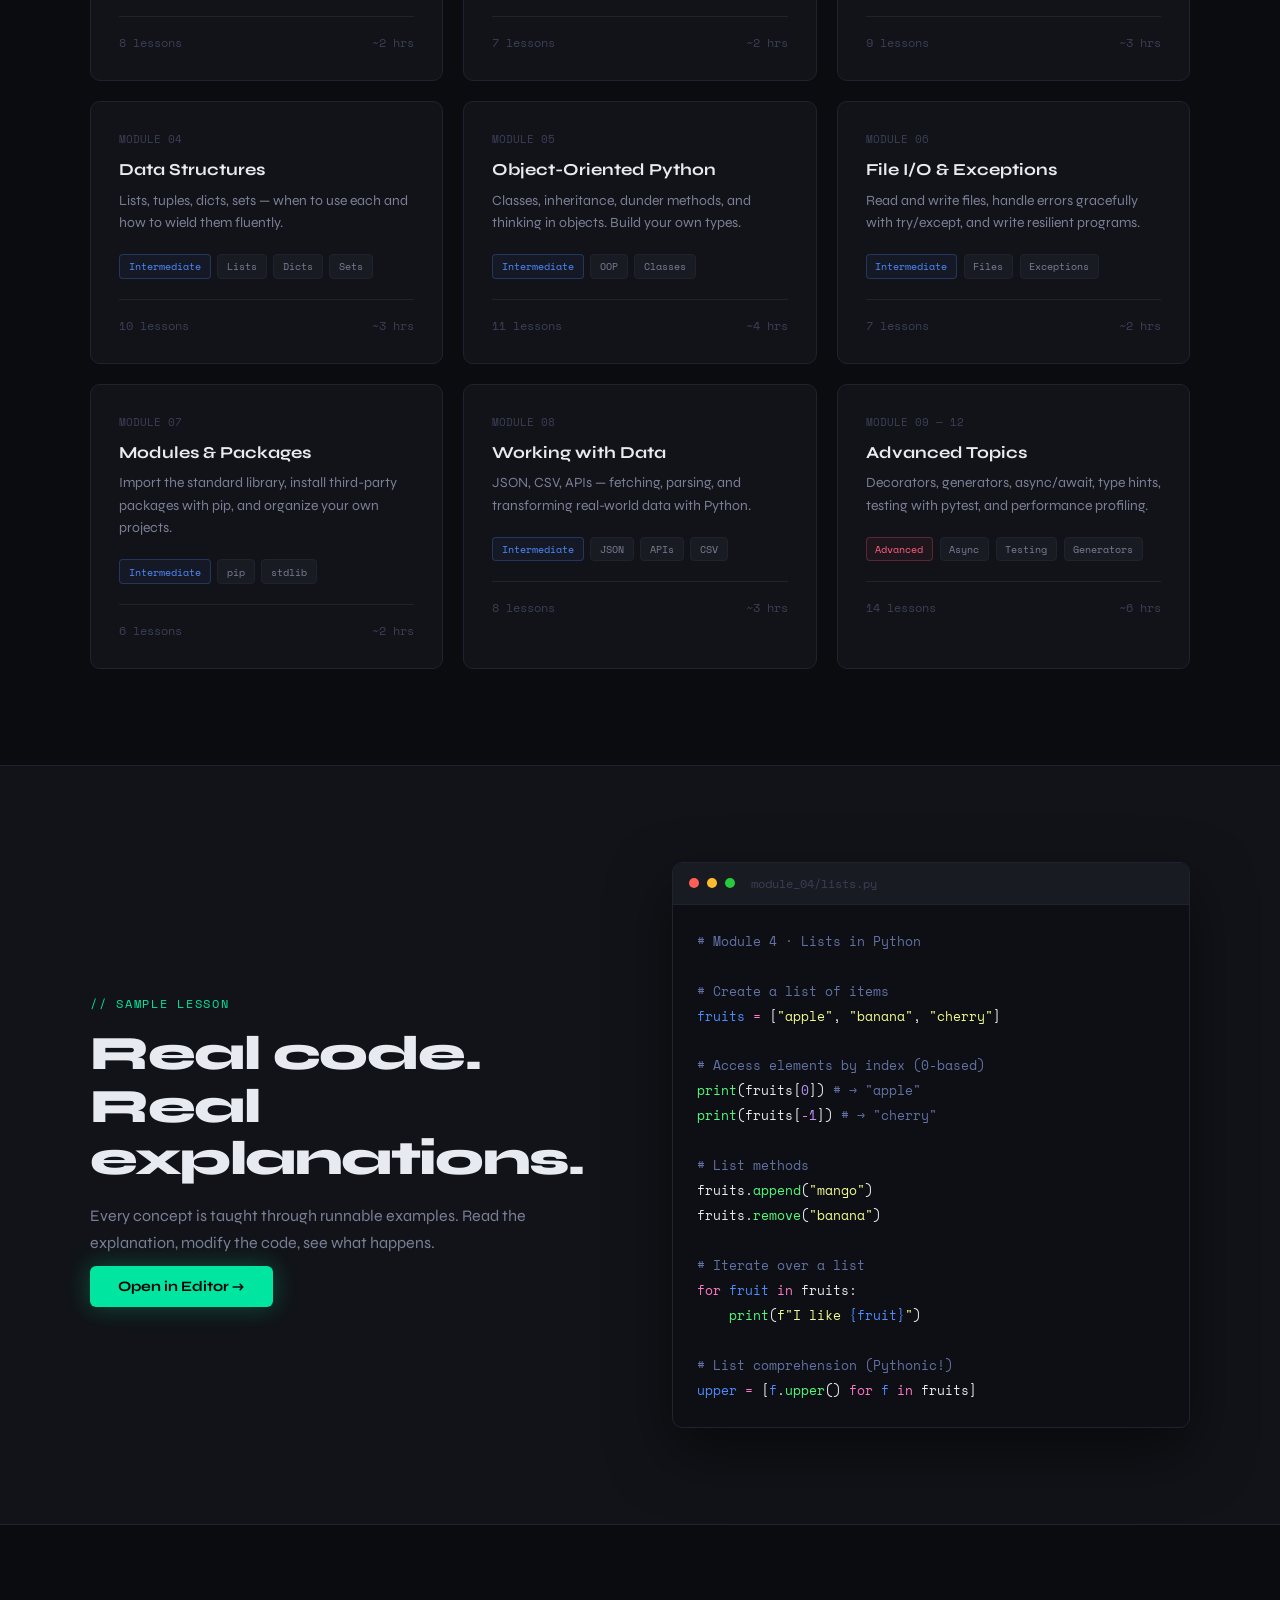
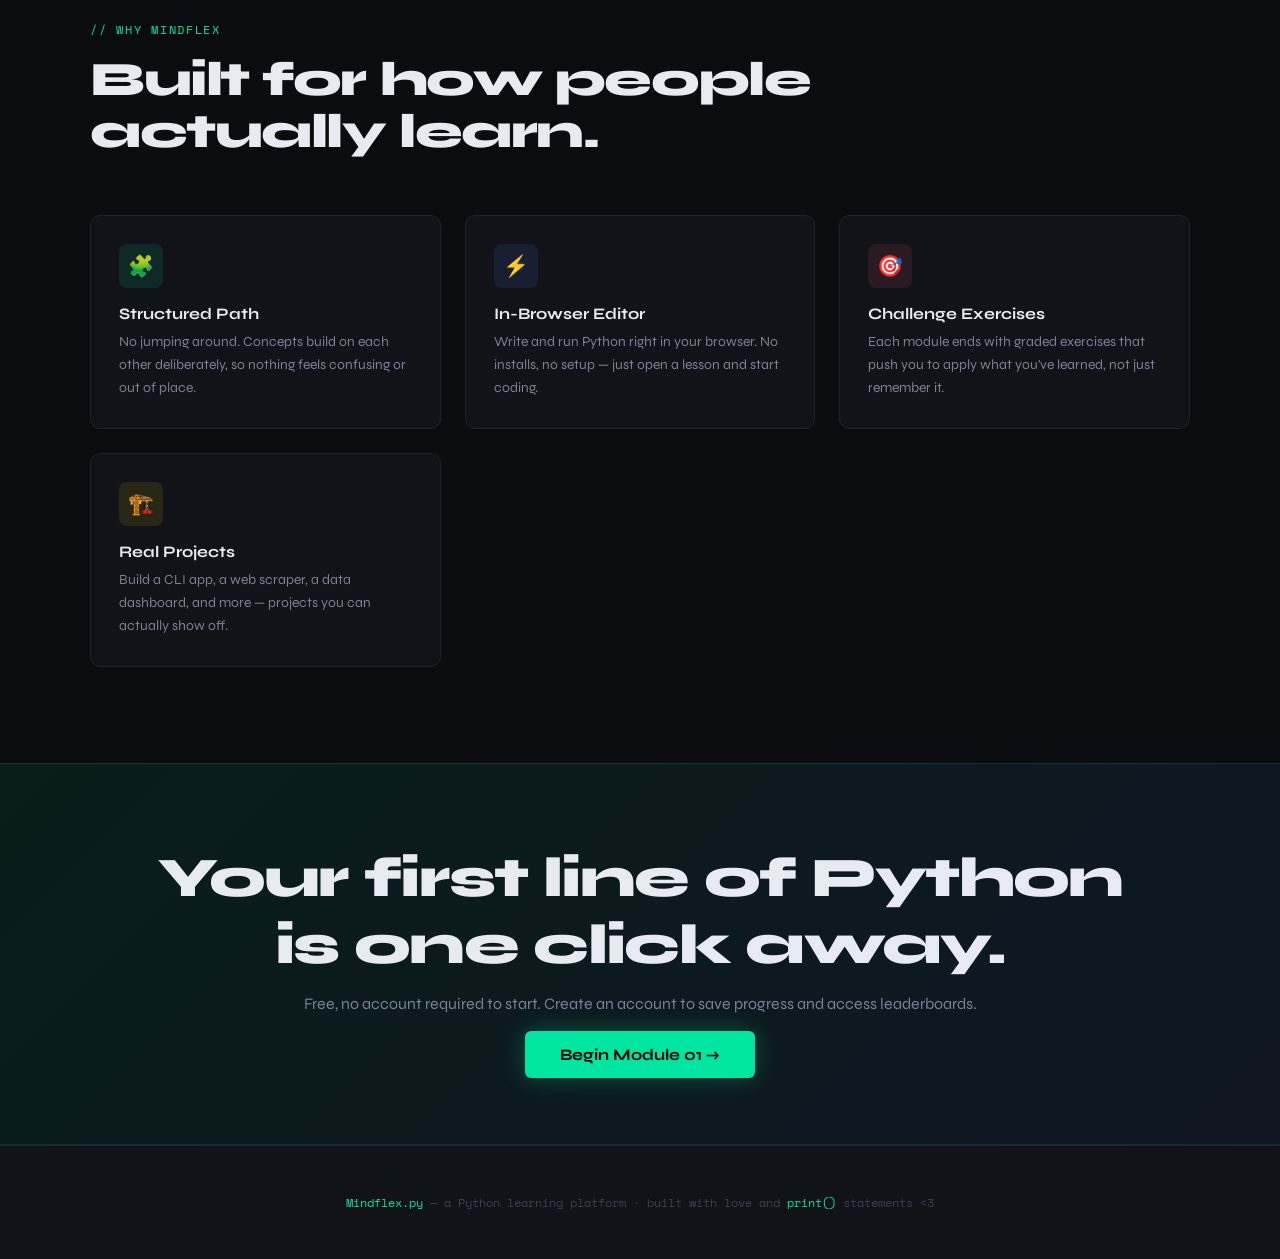
==== commit 1c0214e2: "Update index.html" ====
--- a/index.html
+++ b/index.html
@@ -3,7 +3,7 @@
 <head>
   <meta charset="UTF-8" />
   <meta name="viewport" content="width=device-width, initial-scale=1.0" />
-  <title>Codex — Learn Python</title>
+  <title>Mindflex — Learn Python</title>
   <link rel="preconnect" href="https://fonts.googleapis.com" />
   <link href="https://fonts.googleapis.com/css2?family=Space+Mono:ital,wght@0,400;0,700;1,400&family=Syne:wght@400;600;700;800&display=swap" rel="stylesheet" />
   <style>
@@ -491,7 +491,7 @@
  
   <!-- NAV -->
   <nav>
-    <a href="#" class="nav-logo">codex<span>.py</span></a>
+    <a href="#" class="nav-logo">Mindflex<span>.py</span></a>
     <ul class="nav-links">
       <li><a href="#curriculum">Curriculum</a></li>
       <li><a href="#features">Features</a></li>
@@ -504,7 +504,7 @@
     <div class="hero-badge">Interactive Python Learning Platform</div>
     <h1>Master <em>Python</em><br>Line by Line</h1>
     <p class="hero-sub">
-      Codex is a structured, hands-on curriculum for anyone who wants to go from zero to fluent in Python — with real code, real projects, and zero fluff.
+      Mindflex is a structured, hands-on curriculum for anyone who wants to go from zero to fluent in Python — with real code, real projects, and zero fluff.
     </p>
     <div class="hero-actions">
       <a href="#curriculum" class="btn btn-primary">Start Learning →</a>
@@ -740,7 +740,7 @@
   <section class="features" id="features">
     <div class="container">
       <div class="reveal">
-        <div class="section-tag">// Why Codex</div>
+        <div class="section-tag">// Why Mindflex</div>
         <h2 class="section-title">Built for how people<br>actually learn.</h2>
       </div>
       <div class="features-grid">
@@ -781,7 +781,7 @@
  
   <!-- FOOTER -->
   <footer>
-    <span>codex.py</span> — a Python learning platform · built with love and <span>print()</span> statements <3
+    <span>Mindflex.py</span> — a Python learning platform · built with love and <span>print()</span> statements <3
   </footer>
  
   <script>
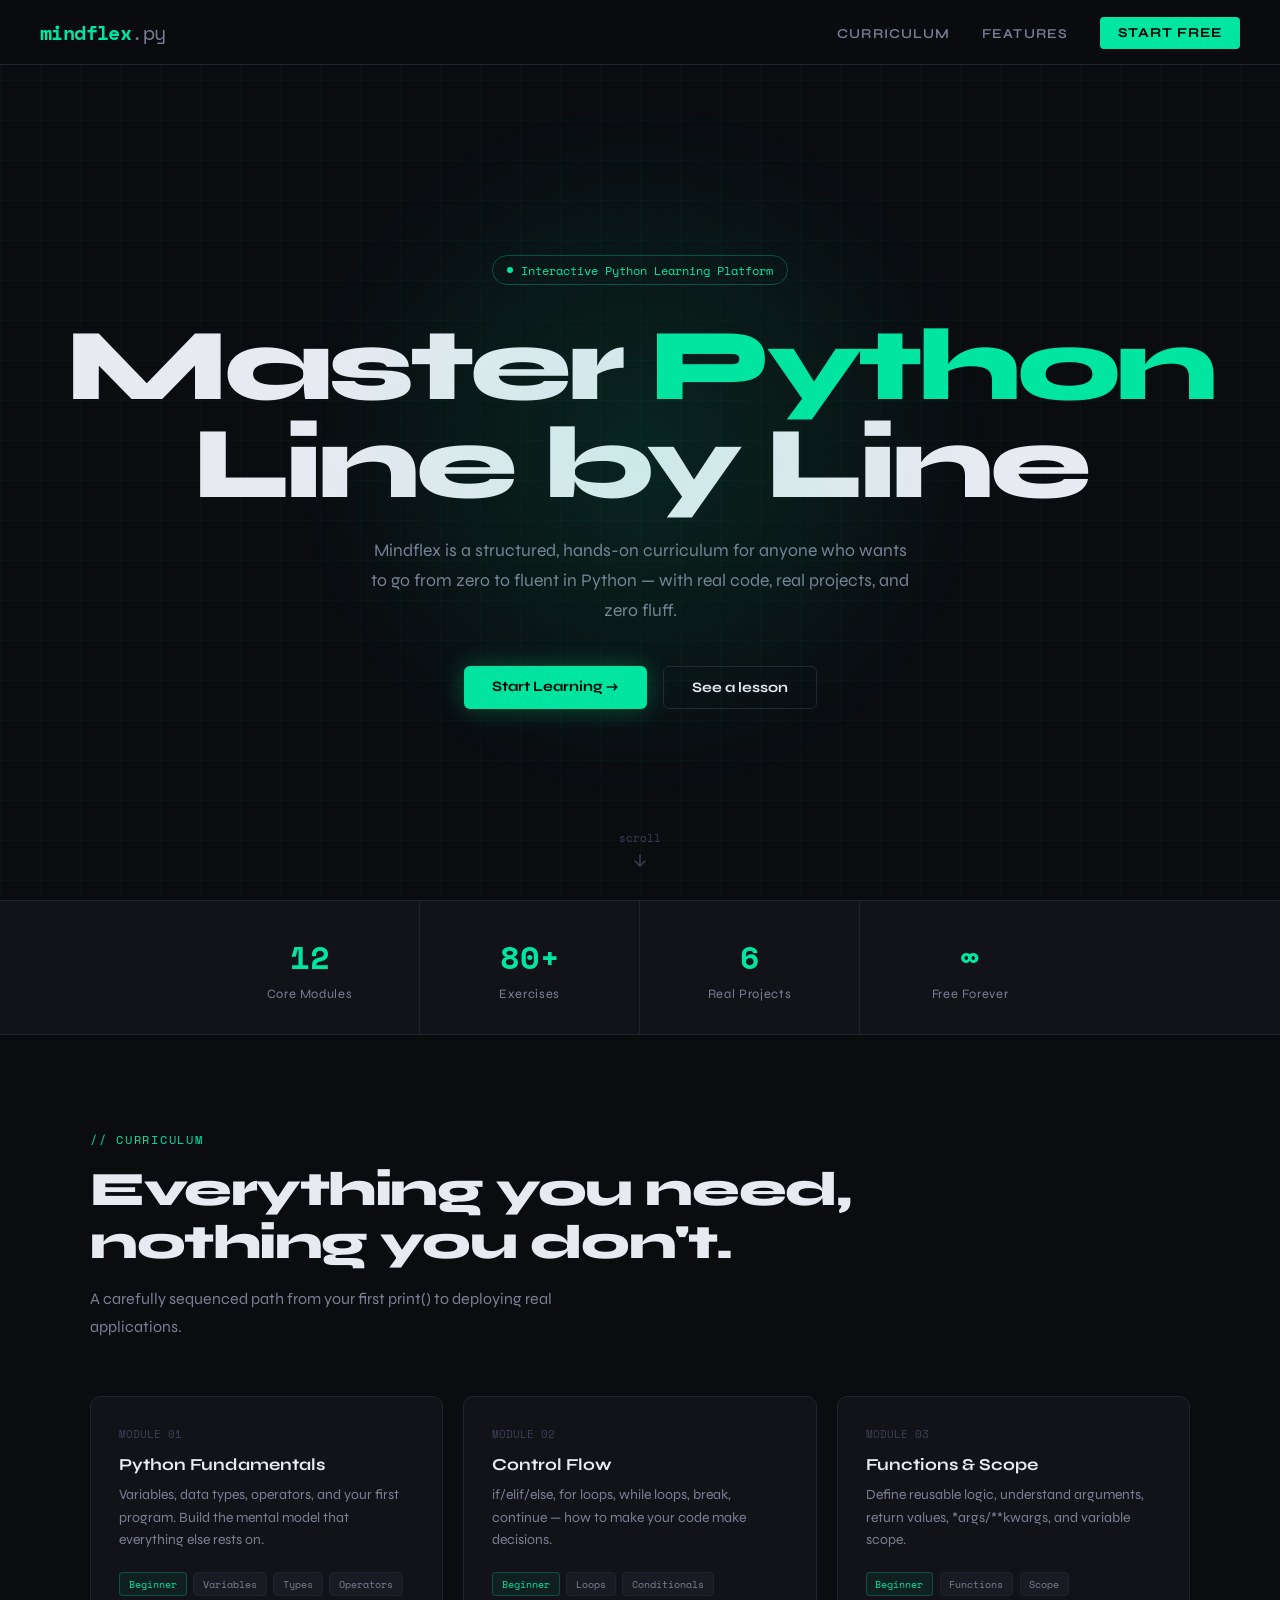
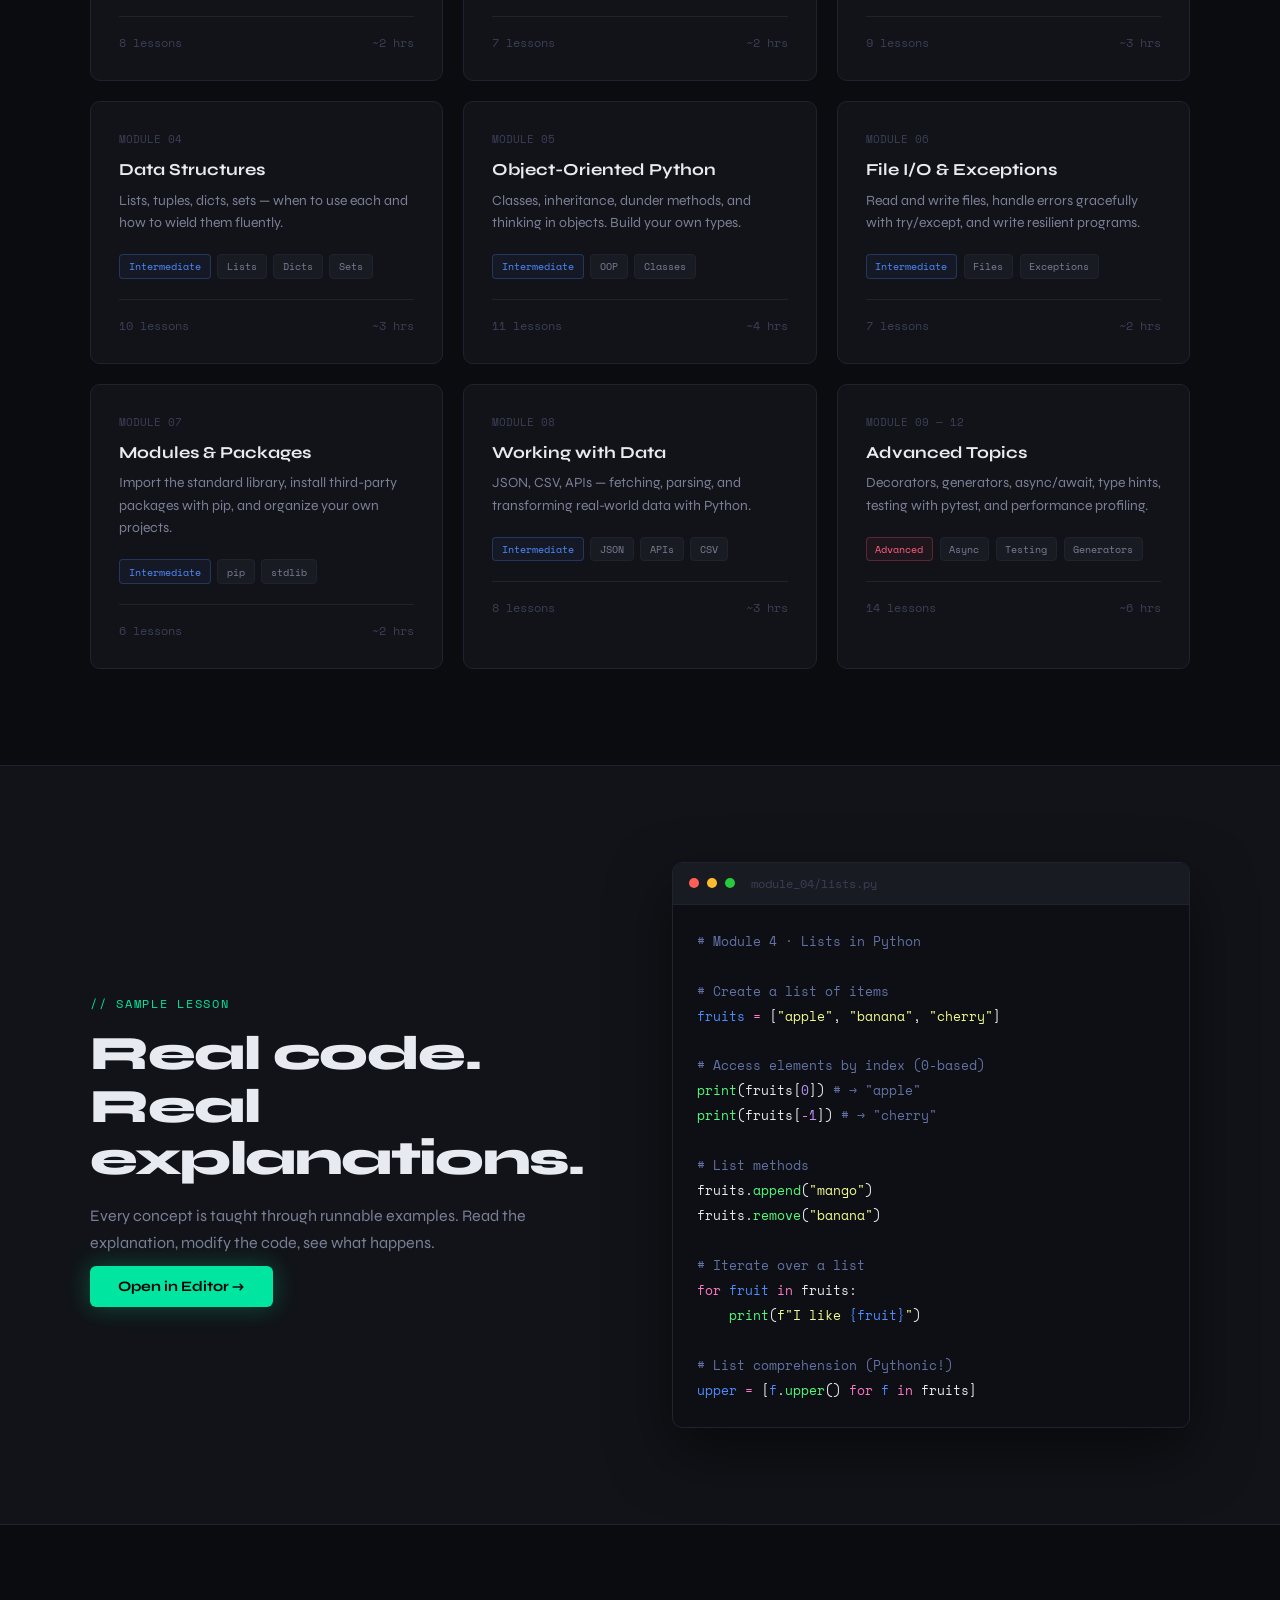
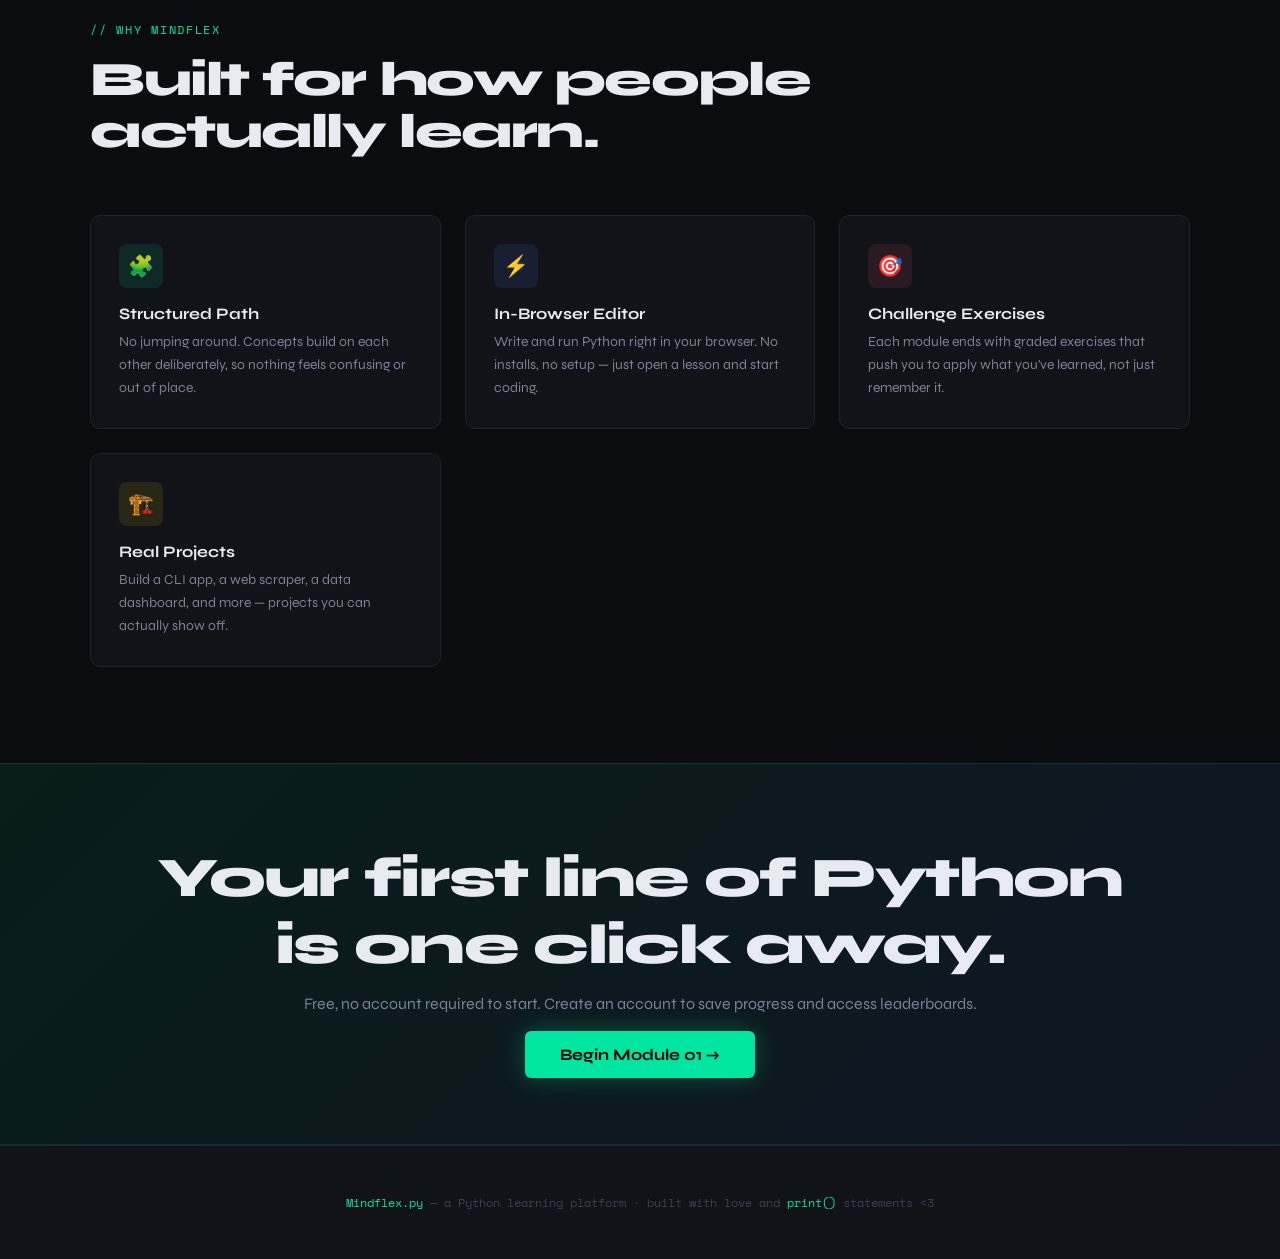
==== commit 2ffc2341: "Change Mindflex.py to mindflex.py on the topbar" ====
--- a/index.html
+++ b/index.html
@@ -491,7 +491,7 @@
  
   <!-- NAV -->
   <nav>
-    <a href="#" class="nav-logo">Mindflex<span>.py</span></a>
+    <a href="#" class="nav-logo">mindflex<span>.py</span></a>
     <ul class="nav-links">
       <li><a href="#curriculum">Curriculum</a></li>
       <li><a href="#features">Features</a></li>
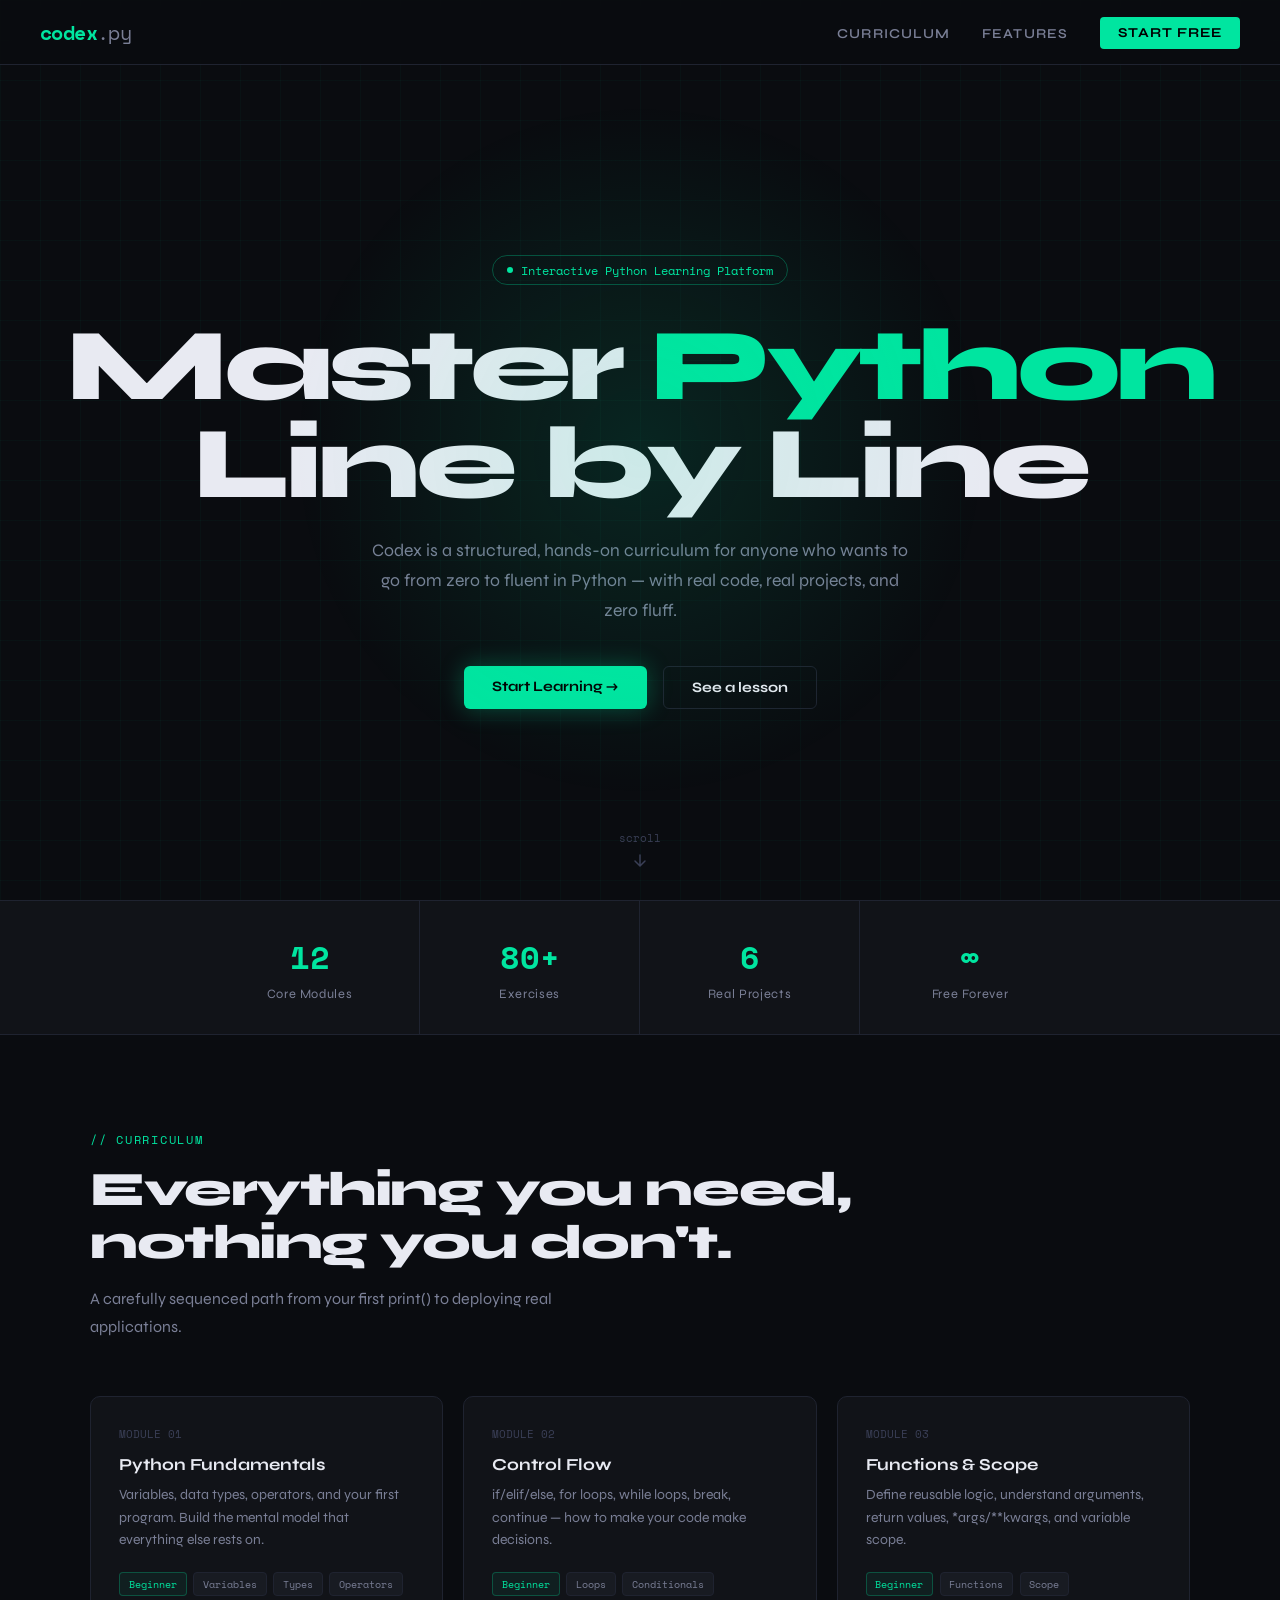
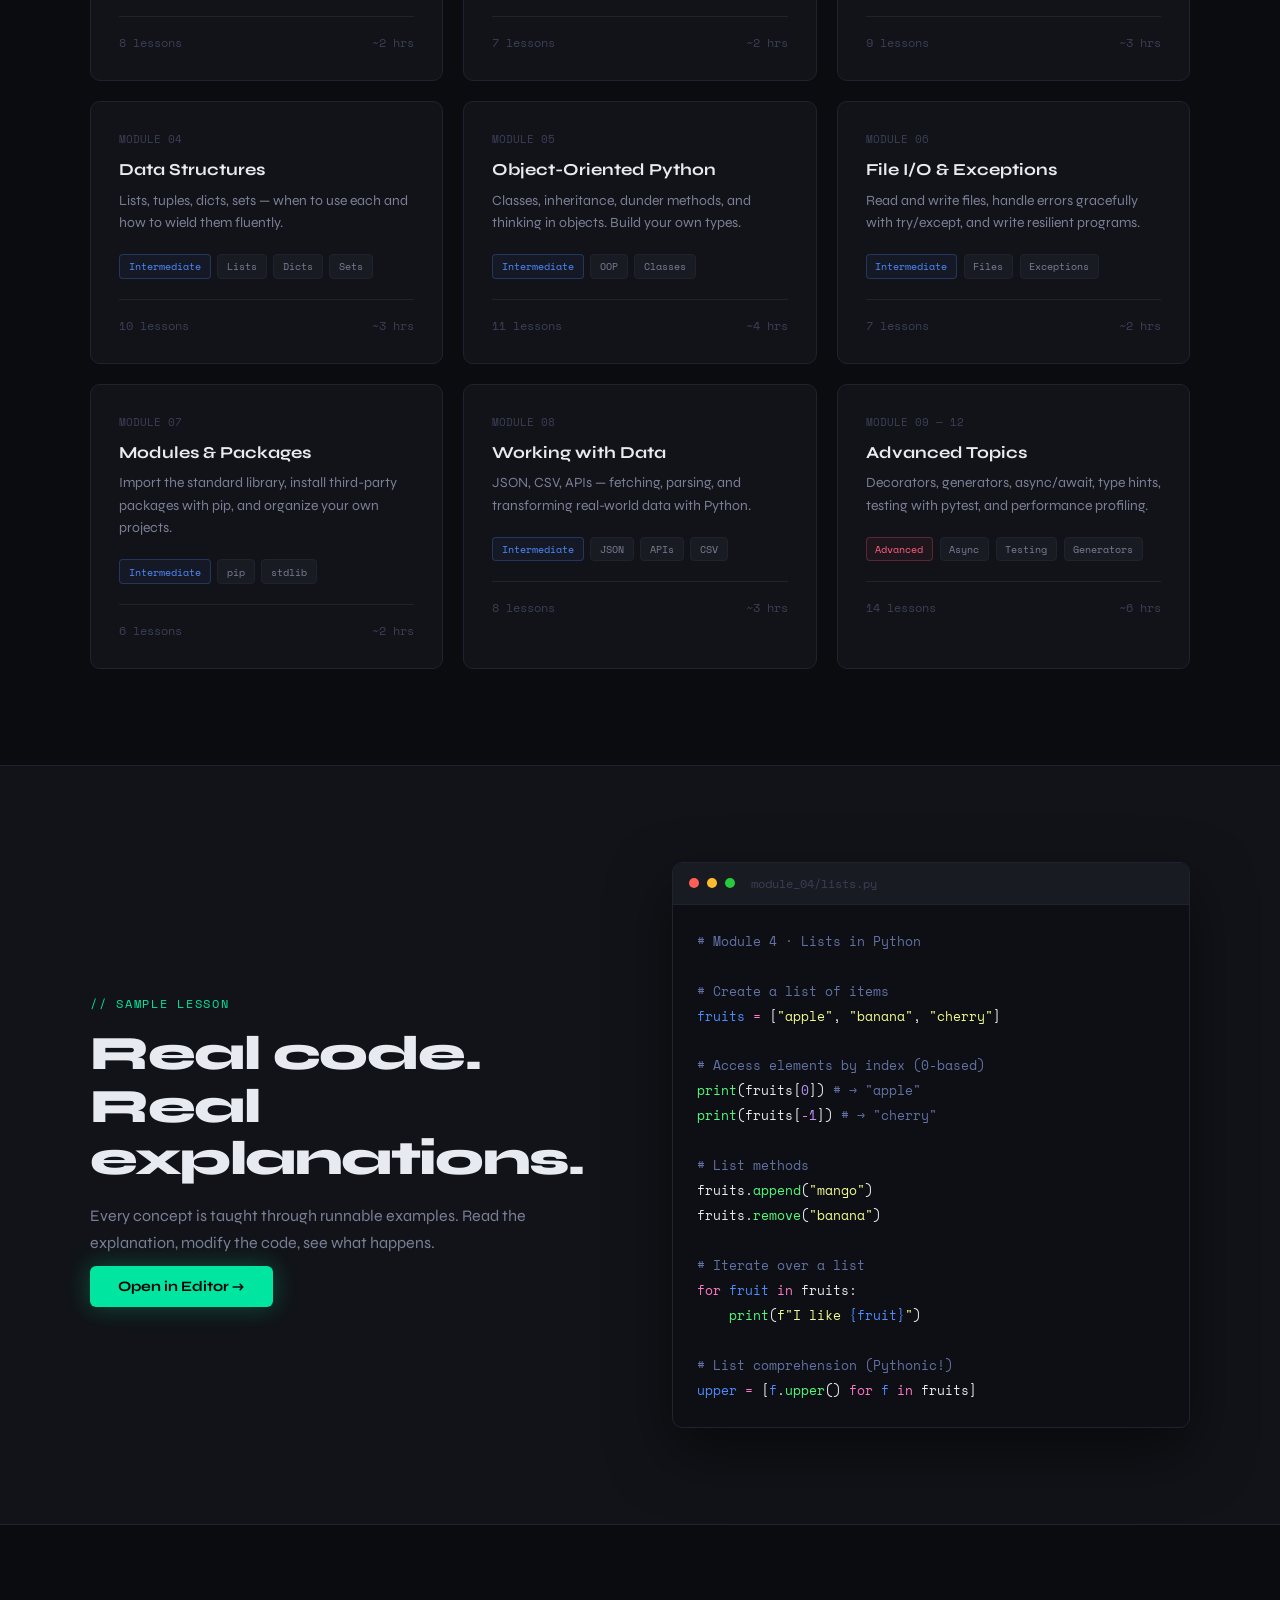
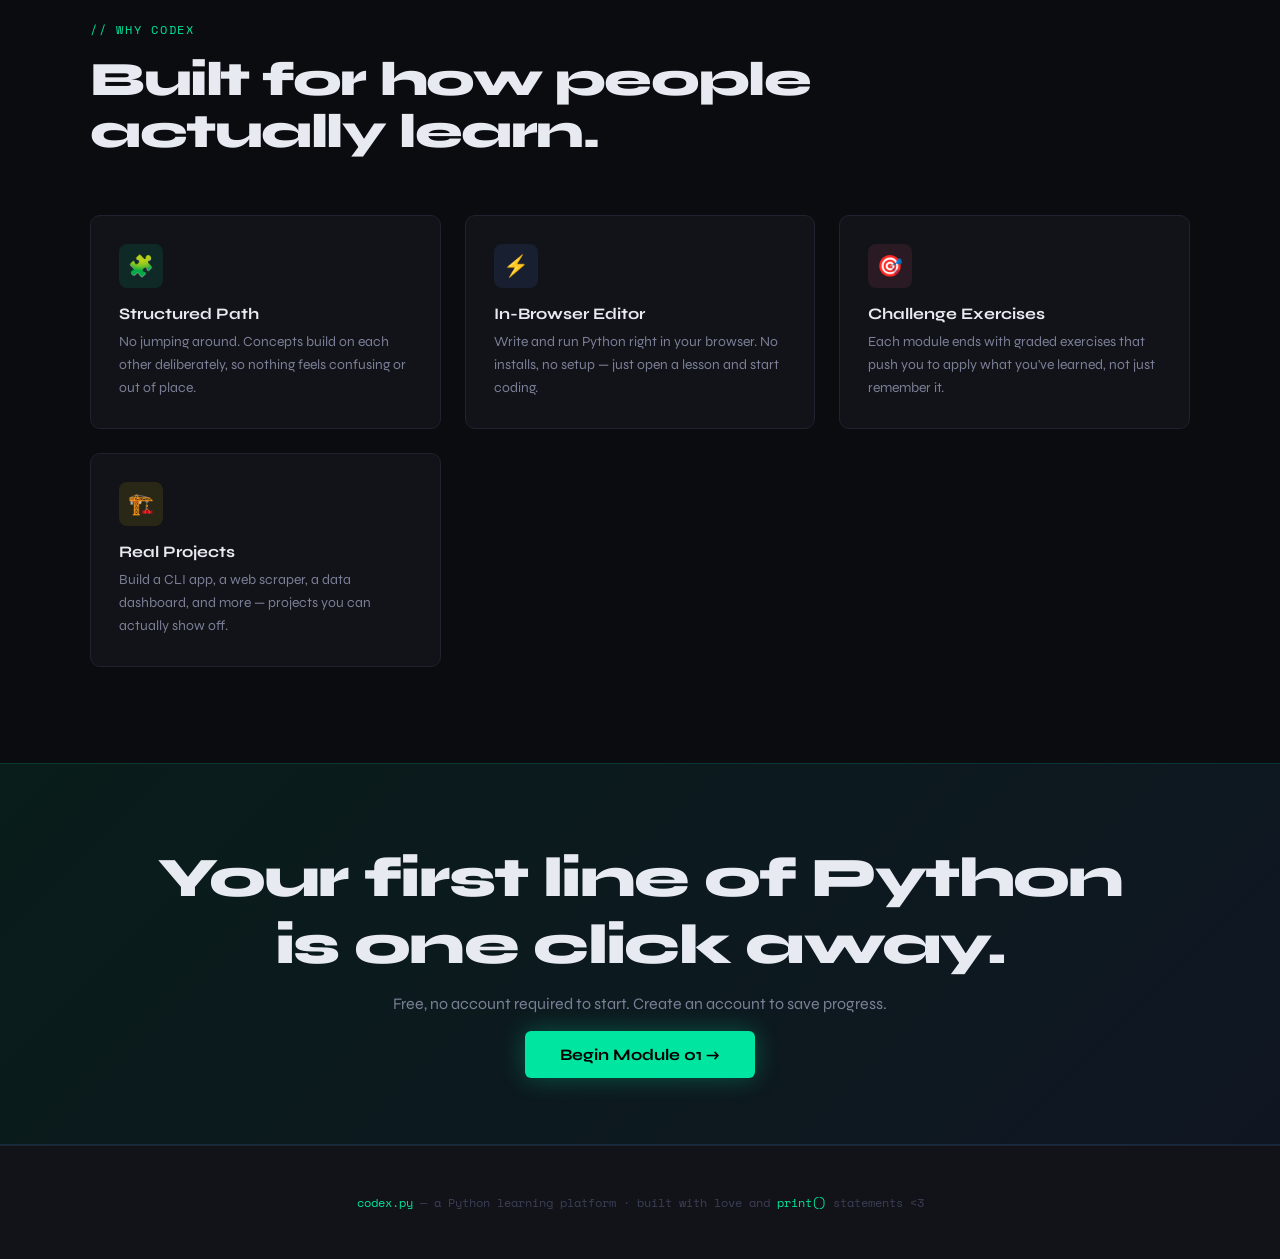
==== commit 6d21aa5d: "Update index.html" ====
--- a/index.html
+++ b/index.html
@@ -1,801 +1,1801 @@
-<!DOCTYPE html>
-<html lang="en">
-<head>
-  <meta charset="UTF-8" />
-  <meta name="viewport" content="width=device-width, initial-scale=1.0" />
-  <title>Mindflex — Learn Python</title>
-  <link rel="preconnect" href="https://fonts.googleapis.com" />
-  <link href="https://fonts.googleapis.com/css2?family=Space+Mono:ital,wght@0,400;0,700;1,400&family=Syne:wght@400;600;700;800&display=swap" rel="stylesheet" />
-  <style>
-    :root {
-      --bg: #0a0c10;
-      --surface: #111318;
-      --surface2: #181b22;
-      --border: #1f2330;
-      --accent: #00e5a0;
-      --accent2: #4f8cff;
-      --accent3: #ff5e7e;
-      --text: #e8eaf2;
-      --text-dim: #7a7f96;
-      --text-dimmer: #3a3f56;
-      --mono: 'Space Mono', monospace;
-      --sans: 'Syne', sans-serif;
-    }
- 
-    *, *::before, *::after { box-sizing: border-box; margin: 0; padding: 0; }
- 
-    html { scroll-behavior: smooth; }
- 
-    body {
-      background: var(--bg);
-      color: var(--text);
-      font-family: var(--sans);
-      min-height: 100vh;
-      overflow-x: hidden;
-    }
- 
-    /* ── Grid noise overlay ── */
-    body::before {
-      content: '';
-      position: fixed;
-      inset: 0;
-      background-image:
-        linear-gradient(rgba(0,229,160,.03) 1px, transparent 1px),
-        linear-gradient(90deg, rgba(0,229,160,.03) 1px, transparent 1px);
-      background-size: 40px 40px;
-      pointer-events: none;
-      z-index: 0;
-    }
- 
-    /* ── NAV ── */
-    nav {
-      position: fixed;
-      top: 0; left: 0; right: 0;
-      z-index: 100;
-      display: flex;
-      align-items: center;
-      justify-content: space-between;
-      padding: 1.1rem 2.5rem;
-      background: rgba(10,12,16,.85);
-      backdrop-filter: blur(14px);
-      border-bottom: 1px solid var(--border);
-    }
- 
-    .nav-logo {
-      font-family: var(--mono);
-      font-size: 1.25rem;
-      font-weight: 700;
-      color: var(--accent);
-      letter-spacing: -0.03em;
-      text-decoration: none;
-    }
-    .nav-logo span { color: var(--text-dim); font-weight: 400; }
- 
-    .nav-links {
-      display: flex;
-      gap: 2rem;
-      list-style: none;
-    }
-    .nav-links a {
-      font-size: .85rem;
-      font-weight: 600;
-      letter-spacing: .08em;
-      text-transform: uppercase;
-      color: var(--text-dim);
-      text-decoration: none;
-      transition: color .2s;
-    }
-    .nav-links a:hover { color: var(--accent); }
- 
-    .nav-cta {
-      background: var(--accent);
-      color: #000 !important;
-      padding: .45rem 1.1rem;
-      border-radius: 4px;
-      font-weight: 700 !important;
-    }
-    .nav-cta:hover { background: #00ffb0; color: #000 !important; }
- 
-    /* ── HERO ── */
-    .hero {
-      position: relative;
-      z-index: 1;
-      min-height: 100vh;
-      display: flex;
-      flex-direction: column;
-      align-items: center;
-      justify-content: center;
-      text-align: center;
-      padding: 8rem 2rem 4rem;
-      overflow: hidden;
-    }
- 
-    /* Glowing orbs */
-    .hero::after {
-      content: '';
-      position: absolute;
-      width: 700px; height: 700px;
-      border-radius: 50%;
-      background: radial-gradient(circle, rgba(0,229,160,.12) 0%, transparent 70%);
-      top: 50%; left: 50%;
-      transform: translate(-50%, -50%);
-      pointer-events: none;
-    }
- 
-    .hero-badge {
-      display: inline-flex;
-      align-items: center;
-      gap: .5rem;
-      font-family: var(--mono);
-      font-size: .75rem;
-      color: var(--accent);
-      border: 1px solid rgba(0,229,160,.3);
-      padding: .35rem .9rem;
-      border-radius: 99px;
-      margin-bottom: 2rem;
-      animation: fadeUp .6s ease both;
-    }
-    .hero-badge::before {
-      content: '';
-      width: 6px; height: 6px;
-      background: var(--accent);
-      border-radius: 50%;
-      animation: pulse 2s infinite;
-    }
- 
-    @keyframes pulse {
-      0%, 100% { opacity: 1; transform: scale(1); }
-      50% { opacity: .4; transform: scale(1.4); }
-    }
- 
-    .hero h1 {
-      font-size: clamp(3rem, 8vw, 6.5rem);
-      font-weight: 800;
-      line-height: .95;
-      letter-spacing: -.04em;
-      margin-bottom: 1.5rem;
-      animation: fadeUp .7s .1s ease both;
-    }
-    .hero h1 em {
-      font-style: normal;
-      color: var(--accent);
-      position: relative;
-    }
- 
-    .hero-sub {
-      max-width: 540px;
-      font-size: 1.1rem;
-      color: var(--text-dim);
-      line-height: 1.7;
-      margin-bottom: 2.5rem;
-      animation: fadeUp .7s .2s ease both;
-    }
- 
-    .hero-actions {
-      display: flex;
-      gap: 1rem;
-      flex-wrap: wrap;
-      justify-content: center;
-      animation: fadeUp .7s .3s ease both;
-    }
- 
-    .btn {
-      font-family: var(--sans);
-      font-weight: 700;
-      font-size: .9rem;
-      padding: .75rem 1.75rem;
-      border-radius: 6px;
-      cursor: pointer;
-      border: none;
-      text-decoration: none;
-      transition: transform .15s, box-shadow .15s;
-    }
-    .btn:hover { transform: translateY(-2px); }
-    .btn-primary {
-      background: var(--accent);
-      color: #000;
-      box-shadow: 0 0 24px rgba(0,229,160,.3);
-    }
-    .btn-primary:hover { box-shadow: 0 0 36px rgba(0,229,160,.5); }
-    .btn-ghost {
-      background: transparent;
-      color: var(--text);
-      border: 1px solid var(--border);
-    }
-    .btn-ghost:hover { border-color: var(--text-dim); }
- 
-    /* Scroll indicator */
-    .scroll-hint {
-      position: absolute;
-      bottom: 2rem;
-      left: 50%;
-      transform: translateX(-50%);
-      display: flex;
-      flex-direction: column;
-      align-items: center;
-      gap: .4rem;
-      color: var(--text-dimmer);
-      font-family: var(--mono);
-      font-size: .7rem;
-      animation: fadeIn 1s 1s both;
-    }
-    .scroll-hint svg { animation: bounce 1.8s infinite; }
- 
-    /* ── STATS STRIP ── */
-    .stats {
-      position: relative; z-index: 1;
-      display: flex;
-      justify-content: center;
-      gap: 0;
-      border-top: 1px solid var(--border);
-      border-bottom: 1px solid var(--border);
-      background: var(--surface);
-    }
-    .stat-item {
-      flex: 1;
-      max-width: 220px;
-      padding: 2rem 1.5rem;
-      text-align: center;
-      border-right: 1px solid var(--border);
-    }
-    .stat-item:last-child { border-right: none; }
-    .stat-num {
-      font-family: var(--mono);
-      font-size: 2rem;
-      font-weight: 700;
-      color: var(--accent);
-    }
-    .stat-label {
-      font-size: .8rem;
-      color: var(--text-dim);
-      margin-top: .3rem;
-      letter-spacing: .05em;
-    }
- 
-    /* ── SECTION COMMON ── */
-    section { position: relative; z-index: 1; padding: 6rem 2rem; }
-    .section-tag {
-      font-family: var(--mono);
-      font-size: .72rem;
-      color: var(--accent);
-      letter-spacing: .15em;
-      text-transform: uppercase;
-      margin-bottom: 1rem;
-    }
-    .section-title {
-      font-size: clamp(2rem, 4vw, 3rem);
-      font-weight: 800;
-      letter-spacing: -.03em;
-      line-height: 1.1;
-      margin-bottom: 1rem;
-    }
-    .section-sub {
-      color: var(--text-dim);
-      line-height: 1.7;
-      max-width: 520px;
-    }
-    .container { max-width: 1100px; margin: 0 auto; }
- 
-    /* ── CURRICULUM ── */
-    .curriculum { background: var(--bg); }
-    .curriculum-header { margin-bottom: 3.5rem; }
- 
-    .modules-grid {
-      display: grid;
-      grid-template-columns: repeat(auto-fill, minmax(300px, 1fr));
-      gap: 1.25rem;
-    }
- 
-    .module-card {
-      background: var(--surface);
-      border: 1px solid var(--border);
-      border-radius: 10px;
-      padding: 1.75rem;
-      transition: border-color .25s, transform .25s, box-shadow .25s;
-      cursor: pointer;
-      position: relative;
-      overflow: hidden;
-    }
-    .module-card::before {
-      content: '';
-      position: absolute;
-      top: 0; left: 0; right: 0;
-      height: 2px;
-      background: var(--accent);
-      transform: scaleX(0);
-      transform-origin: left;
-      transition: transform .3s ease;
-    }
-    .module-card:hover {
-      border-color: rgba(0,229,160,.3);
-      transform: translateY(-3px);
-      box-shadow: 0 12px 40px rgba(0,0,0,.4);
-    }
-    .module-card:hover::before { transform: scaleX(1); }
- 
-    .module-num {
-      font-family: var(--mono);
-      font-size: .7rem;
-      color: var(--text-dimmer);
-      margin-bottom: .75rem;
-    }
-    .module-title {
-      font-size: 1.05rem;
-      font-weight: 700;
-      margin-bottom: .6rem;
-    }
-    .module-desc {
-      font-size: .875rem;
-      color: var(--text-dim);
-      line-height: 1.6;
-      margin-bottom: 1.25rem;
-    }
-    .module-tags {
-      display: flex;
-      flex-wrap: wrap;
-      gap: .4rem;
-    }
-    .tag {
-      font-family: var(--mono);
-      font-size: .65rem;
-      padding: .2rem .55rem;
-      border-radius: 4px;
-      background: var(--surface2);
-      color: var(--text-dim);
-      border: 1px solid var(--border);
-    }
-    .tag.accent { color: var(--accent); border-color: rgba(0,229,160,.25); background: rgba(0,229,160,.06); }
-    .tag.blue { color: var(--accent2); border-color: rgba(79,140,255,.25); background: rgba(79,140,255,.06); }
- 
-    .module-footer {
-      display: flex;
-      align-items: center;
-      justify-content: space-between;
-      margin-top: 1.25rem;
-      padding-top: 1rem;
-      border-top: 1px solid var(--border);
-      font-size: .78rem;
-      color: var(--text-dimmer);
-      font-family: var(--mono);
-    }
- 
-    /* ── CODE PREVIEW ── */
-    .preview-section { background: var(--surface); border-top: 1px solid var(--border); border-bottom: 1px solid var(--border); }
-    .preview-inner {
-      display: grid;
-      grid-template-columns: 1fr 1fr;
-      gap: 4rem;
-      align-items: center;
-    }
-    @media (max-width: 768px) { .preview-inner { grid-template-columns: 1fr; } }
- 
-    .code-window {
-      background: #0d0f14;
-      border: 1px solid var(--border);
-      border-radius: 10px;
-      overflow: hidden;
-      box-shadow: 0 24px 60px rgba(0,0,0,.5);
-    }
-    .code-titlebar {
-      display: flex;
-      align-items: center;
-      gap: .5rem;
-      padding: .75rem 1rem;
-      background: var(--surface2);
-      border-bottom: 1px solid var(--border);
-    }
-    .dot { width: 10px; height: 10px; border-radius: 50%; }
-    .dot-r { background: #ff5f56; }
-    .dot-y { background: #ffbd2e; }
-    .dot-g { background: #27c93f; }
-    .code-filename {
-      margin-left: .5rem;
-      font-family: var(--mono);
-      font-size: .72rem;
-      color: var(--text-dimmer);
-    }
-    .code-body {
-      padding: 1.5rem;
-      font-family: var(--mono);
-      font-size: .82rem;
-      line-height: 1.9;
-      overflow-x: auto;
-    }
-    .kw { color: #ff79c6; }
-    .fn { color: #50fa7b; }
-    .st { color: #f1fa8c; }
-    .cm { color: #6272a4; }
-    .nm { color: var(--accent2); }
-    .op { color: #ff79c6; }
-    .num { color: #bd93f9; }
- 
-    /* ── FEATURES ── */
-    .features { background: var(--bg); }
-    .features-grid {
-      display: grid;
-      grid-template-columns: repeat(auto-fill, minmax(260px, 1fr));
-      gap: 1.5rem;
-      margin-top: 3.5rem;
-    }
-    .feature-card {
-      padding: 1.75rem;
-      border: 1px solid var(--border);
-      border-radius: 10px;
-      background: var(--surface);
-    }
-    .feature-icon {
-      width: 44px; height: 44px;
-      border-radius: 8px;
-      display: flex;
-      align-items: center;
-      justify-content: center;
-      font-size: 1.3rem;
-      margin-bottom: 1rem;
-    }
-    .feature-icon.green { background: rgba(0,229,160,.1); }
-    .feature-icon.blue  { background: rgba(79,140,255,.1); }
-    .feature-icon.pink  { background: rgba(255,94,126,.1); }
-    .feature-icon.yellow{ background: rgba(255,210,0,.1); }
-    .feature-title { font-size: 1rem; font-weight: 700; margin-bottom: .5rem; }
-    .feature-desc { font-size: .87rem; color: var(--text-dim); line-height: 1.65; }
- 
-    /* ── CTA BANNER ── */
-    .cta-banner {
-      background: linear-gradient(135deg, rgba(0,229,160,.08), rgba(79,140,255,.08));
-      border-top: 1px solid rgba(0,229,160,.15);
-      border-bottom: 1px solid rgba(79,140,255,.15);
-      text-align: center;
-      padding: 5rem 2rem;
-    }
-    .cta-banner h2 { font-size: clamp(2rem, 5vw, 3.5rem); font-weight: 800; letter-spacing: -.03em; margin-bottom: 1rem; }
-    .cta-banner p { color: var(--text-dim); margin-bottom: 2rem; }
- 
-    /* ── FOOTER ── */
-    footer {
-      background: var(--surface);
-      border-top: 1px solid var(--border);
-      padding: 3rem 2rem;
-      text-align: center;
-      font-family: var(--mono);
-      font-size: .75rem;
-      color: var(--text-dimmer);
-    }
-    footer span { color: var(--accent); }
- 
-    /* ── ANIMATIONS ── */
-    @keyframes fadeUp {
-      from { opacity: 0; transform: translateY(24px); }
-      to   { opacity: 1; transform: translateY(0); }
-    }
-    @keyframes fadeIn {
-      from { opacity: 0; } to { opacity: 1; }
-    }
-    @keyframes bounce {
-      0%, 100% { transform: translateY(0); }
-      50% { transform: translateY(6px); }
-    }
- 
-    /* ── SCROLL REVEAL ── */
-    .reveal {
-      opacity: 0;
-      transform: translateY(28px);
-      transition: opacity .6s ease, transform .6s ease;
-    }
-    .reveal.visible {
-      opacity: 1;
-      transform: translateY(0);
-    }
-  </style>
-</head>
-<body>
- 
-  <!-- NAV -->
-  <nav>
-    <a href="#" class="nav-logo">mindflex<span>.py</span></a>
-    <ul class="nav-links">
-      <li><a href="#curriculum">Curriculum</a></li>
-      <li><a href="#features">Features</a></li>
-      <li><a href="#start" class="nav-cta">Start Free</a></li>
-    </ul>
-  </nav>
- 
-  <!-- HERO -->
-  <section class="hero">
-    <div class="hero-badge">Interactive Python Learning Platform</div>
-    <h1>Master <em>Python</em><br>Line by Line</h1>
-    <p class="hero-sub">
-      Mindflex is a structured, hands-on curriculum for anyone who wants to go from zero to fluent in Python — with real code, real projects, and zero fluff.
-    </p>
-    <div class="hero-actions">
-      <a href="#curriculum" class="btn btn-primary">Start Learning →</a>
-      <a href="#preview" class="btn btn-ghost">See a lesson</a>
-    </div>
-    <div class="scroll-hint">
-      scroll
-      <svg width="16" height="16" viewBox="0 0 16 16" fill="none">
-        <path d="M8 3v10M3 9l5 5 5-5" stroke="currentColor" stroke-width="1.5" stroke-linecap="round" stroke-linejoin="round"/>
-      </svg>
-    </div>
-  </section>
- 
-  <!-- STATS -->
-  <div class="stats">
-    <div class="stat-item">
-      <div class="stat-num">12</div>
-      <div class="stat-label">Core Modules</div>
-    </div>
-    <div class="stat-item">
-      <div class="stat-num">80+</div>
-      <div class="stat-label">Exercises</div>
-    </div>
-    <div class="stat-item">
-      <div class="stat-num">6</div>
-      <div class="stat-label">Real Projects</div>
-    </div>
-    <div class="stat-item">
-      <div class="stat-num">∞</div>
-      <div class="stat-label">Free Forever</div>
-    </div>
-  </div>
- 
-  <!-- CURRICULUM -->
-  <section class="curriculum" id="curriculum">
-    <div class="container">
-      <div class="curriculum-header reveal">
-        <div class="section-tag">// Curriculum</div>
-        <h2 class="section-title">Everything you need,<br>nothing you don't.</h2>
-        <p class="section-sub">A carefully sequenced path from your first print() to deploying real applications.</p>
-      </div>
- 
-      <div class="modules-grid">
- 
-        <div class="module-card reveal">
-          <div class="module-num">MODULE 01</div>
-          <div class="module-title">Python Fundamentals</div>
-          <div class="module-desc">Variables, data types, operators, and your first program. Build the mental model that everything else rests on.</div>
-          <div class="module-tags">
-            <span class="tag accent">Beginner</span>
-            <span class="tag">Variables</span>
-            <span class="tag">Types</span>
-            <span class="tag">Operators</span>
-          </div>
-          <div class="module-footer">
-            <span>8 lessons</span>
-            <span>~2 hrs</span>
-          </div>
-        </div>
- 
-        <div class="module-card reveal">
-          <div class="module-num">MODULE 02</div>
-          <div class="module-title">Control Flow</div>
-          <div class="module-desc">if/elif/else, for loops, while loops, break, continue — how to make your code make decisions.</div>
-          <div class="module-tags">
-            <span class="tag accent">Beginner</span>
-            <span class="tag">Loops</span>
-            <span class="tag">Conditionals</span>
-          </div>
-          <div class="module-footer">
-            <span>7 lessons</span>
-            <span>~2 hrs</span>
-          </div>
-        </div>
- 
-        <div class="module-card reveal">
-          <div class="module-num">MODULE 03</div>
-          <div class="module-title">Functions & Scope</div>
-          <div class="module-desc">Define reusable logic, understand arguments, return values, *args/**kwargs, and variable scope.</div>
-          <div class="module-tags">
-            <span class="tag accent">Beginner</span>
-            <span class="tag">Functions</span>
-            <span class="tag">Scope</span>
-          </div>
-          <div class="module-footer">
-            <span>9 lessons</span>
-            <span>~3 hrs</span>
-          </div>
-        </div>
- 
-        <div class="module-card reveal">
-          <div class="module-num">MODULE 04</div>
-          <div class="module-title">Data Structures</div>
-          <div class="module-desc">Lists, tuples, dicts, sets — when to use each and how to wield them fluently.</div>
-          <div class="module-tags">
-            <span class="tag blue">Intermediate</span>
-            <span class="tag">Lists</span>
-            <span class="tag">Dicts</span>
-            <span class="tag">Sets</span>
-          </div>
-          <div class="module-footer">
-            <span>10 lessons</span>
-            <span>~3 hrs</span>
-          </div>
-        </div>
- 
-        <div class="module-card reveal">
-          <div class="module-num">MODULE 05</div>
-          <div class="module-title">Object-Oriented Python</div>
-          <div class="module-desc">Classes, inheritance, dunder methods, and thinking in objects. Build your own types.</div>
-          <div class="module-tags">
-            <span class="tag blue">Intermediate</span>
-            <span class="tag">OOP</span>
-            <span class="tag">Classes</span>
-          </div>
-          <div class="module-footer">
-            <span>11 lessons</span>
-            <span>~4 hrs</span>
-          </div>
-        </div>
- 
-        <div class="module-card reveal">
-          <div class="module-num">MODULE 06</div>
-          <div class="module-title">File I/O & Exceptions</div>
-          <div class="module-desc">Read and write files, handle errors gracefully with try/except, and write resilient programs.</div>
-          <div class="module-tags">
-            <span class="tag blue">Intermediate</span>
-            <span class="tag">Files</span>
-            <span class="tag">Exceptions</span>
-          </div>
-          <div class="module-footer">
-            <span>7 lessons</span>
-            <span>~2 hrs</span>
-          </div>
-        </div>
- 
-        <div class="module-card reveal">
-          <div class="module-num">MODULE 07</div>
-          <div class="module-title">Modules & Packages</div>
-          <div class="module-desc">Import the standard library, install third-party packages with pip, and organize your own projects.</div>
-          <div class="module-tags">
-            <span class="tag blue">Intermediate</span>
-            <span class="tag">pip</span>
-            <span class="tag">stdlib</span>
-          </div>
-          <div class="module-footer">
-            <span>6 lessons</span>
-            <span>~2 hrs</span>
-          </div>
-        </div>
- 
-        <div class="module-card reveal">
-          <div class="module-num">MODULE 08</div>
-          <div class="module-title">Working with Data</div>
-          <div class="module-desc">JSON, CSV, APIs — fetching, parsing, and transforming real-world data with Python.</div>
-          <div class="module-tags">
-            <span class="tag blue">Intermediate</span>
-            <span class="tag">JSON</span>
-            <span class="tag">APIs</span>
-            <span class="tag">CSV</span>
-          </div>
-          <div class="module-footer">
-            <span>8 lessons</span>
-            <span>~3 hrs</span>
-          </div>
-        </div>
- 
-        <div class="module-card reveal">
-          <div class="module-num">MODULE 09 — 12</div>
-          <div class="module-title">Advanced Topics</div>
-          <div class="module-desc">Decorators, generators, async/await, type hints, testing with pytest, and performance profiling.</div>
-          <div class="module-tags">
-            <span class="tag" style="color:var(--accent3);border-color:rgba(255,94,126,.25);background:rgba(255,94,126,.06)">Advanced</span>
-            <span class="tag">Async</span>
-            <span class="tag">Testing</span>
-            <span class="tag">Generators</span>
-          </div>
-          <div class="module-footer">
-            <span>14 lessons</span>
-            <span>~6 hrs</span>
-          </div>
-        </div>
- 
-      </div>
-    </div>
-  </section>
- 
-  <!-- CODE PREVIEW -->
-  <section class="preview-section" id="preview">
-    <div class="container">
-      <div class="preview-inner">
-        <div class="reveal">
-          <div class="section-tag">// Sample Lesson</div>
-          <h2 class="section-title">Real code.<br>Real explanations.</h2>
-          <p class="section-sub">Every concept is taught through runnable examples. Read the explanation, modify the code, see what happens.</p>
-          <br>
-          <a href="#start" class="btn btn-primary" style="margin-top:.5rem">Open in Editor →</a>
-        </div>
-        <div class="code-window reveal">
-          <div class="code-titlebar">
-            <div class="dot dot-r"></div>
-            <div class="dot dot-y"></div>
-            <div class="dot dot-g"></div>
-            <span class="code-filename">module_04/lists.py</span>
-          </div>
-          <div class="code-body">
-<span class="cm"># Module 4 · Lists in Python</span><br>
-<br>
-<span class="cm"># Create a list of items</span><br>
-<span class="nm">fruits</span> <span class="op">=</span> [<span class="st">"apple"</span>, <span class="st">"banana"</span>, <span class="st">"cherry"</span>]<br>
-<br>
-<span class="cm"># Access elements by index (0-based)</span><br>
-<span class="fn">print</span>(fruits[<span class="num">0</span>])  <span class="cm"># → "apple"</span><br>
-<span class="fn">print</span>(fruits[<span class="op">-</span><span class="num">1</span>]) <span class="cm"># → "cherry"</span><br>
-<br>
-<span class="cm"># List methods</span><br>
-fruits.<span class="fn">append</span>(<span class="st">"mango"</span>)<br>
-fruits.<span class="fn">remove</span>(<span class="st">"banana"</span>)<br>
-<br>
-<span class="cm"># Iterate over a list</span><br>
-<span class="kw">for</span> <span class="nm">fruit</span> <span class="kw">in</span> fruits:<br>
-&nbsp;&nbsp;&nbsp;&nbsp;<span class="fn">print</span>(<span class="st">f"I like </span><span class="nm">{fruit}</span><span class="st">"</span>)<br>
-<br>
-<span class="cm"># List comprehension (Pythonic!)</span><br>
-<span class="nm">upper</span> <span class="op">=</span> [<span class="nm">f</span>.<span class="fn">upper</span>() <span class="kw">for</span> <span class="nm">f</span> <span class="kw">in</span> fruits]<br>
-          </div>
-        </div>
-      </div>
-    </div>
-  </section>
- 
-  <!-- FEATURES -->
-  <section class="features" id="features">
-    <div class="container">
-      <div class="reveal">
-        <div class="section-tag">// Why Mindflex</div>
-        <h2 class="section-title">Built for how people<br>actually learn.</h2>
-      </div>
-      <div class="features-grid">
-        <div class="feature-card reveal">
-          <div class="feature-icon green">🧩</div>
-          <div class="feature-title">Structured Path</div>
-          <div class="feature-desc">No jumping around. Concepts build on each other deliberately, so nothing feels confusing or out of place.</div>
-        </div>
-        <div class="feature-card reveal">
-          <div class="feature-icon blue">⚡</div>
-          <div class="feature-title">In-Browser Editor</div>
-          <div class="feature-desc">Write and run Python right in your browser. No installs, no setup — just open a lesson and start coding.</div>
-        </div>
-        <div class="feature-card reveal">
-          <div class="feature-icon pink">🎯</div>
-          <div class="feature-title">Challenge Exercises</div>
-          <div class="feature-desc">Each module ends with graded exercises that push you to apply what you've learned, not just remember it.</div>
-        </div>
-        <div class="feature-card reveal">
-          <div class="feature-icon yellow">🏗️</div>
-          <div class="feature-title">Real Projects</div>
-          <div class="feature-desc">Build a CLI app, a web scraper, a data dashboard, and more — projects you can actually show off.</div>
-        </div>
-      </div>
-    </div>
-  </section>
- 
-  <!-- CTA -->
-  <section class="cta-banner" id="start">
-    <div class="container">
-      <h2 class="reveal">Your first line of Python<br>is one click away.</h2>
-      <p class="reveal">Free, no account required to start. Create an account to save progress and access leaderboards.</p>
-      <div class="reveal">
-        <a href="#curriculum" class="btn btn-primary" style="font-size:1rem;padding:.9rem 2.2rem;">Begin Module 01 →</a>
-      </div>
-    </div>
-  </section>
- 
-  <!-- FOOTER -->
-  <footer>
-    <span>Mindflex.py</span> — a Python learning platform · built with love and <span>print()</span> statements <3
-  </footer>
- 
-  <script>
-    // Scroll reveal
-    const reveals = document.querySelectorAll('.reveal');
-    const observer = new IntersectionObserver((entries) => {
-      entries.forEach((e, i) => {
-        if (e.isIntersecting) {
-          setTimeout(() => e.target.classList.add('visible'), i * 80);
-          observer.unobserve(e.target);
-        }
-      });
-    }, { threshold: 0.12 });
-    reveals.forEach(el => observer.observe(el));
-  </script>
-</body>
-</html>
+<!DOCTYPE html>
+<html lang="en">
+<head>
+  <meta charset="UTF-8" />
+  <meta name="viewport" content="width=device-width, initial-scale=1.0" />
+  <title>Codex — Learn Python</title>
+  <link rel="preconnect" href="https://fonts.googleapis.com" />
+  <link href="https://fonts.googleapis.com/css2?family=Space+Mono:ital,wght@0,400;0,700;1,400&family=Syne:wght@400;600;700;800&display=swap" rel="stylesheet" />
+  <style>
+    :root {
+      --bg: #0a0c10;
+      --surface: #111318;
+      --surface2: #181b22;
+      --border: #1f2330;
+      --accent: #00e5a0;
+      --accent2: #4f8cff;
+      --accent3: #ff5e7e;
+      --text: #e8eaf2;
+      --text-dim: #7a7f96;
+      --text-dimmer: #3a3f56;
+      --mono: 'Space Mono', monospace;
+      --sans: 'Syne', sans-serif;
+    }
+ 
+    *, *::before, *::after { box-sizing: border-box; margin: 0; padding: 0; }
+    html { scroll-behavior: smooth; }
+    body {
+      background: var(--bg);
+      color: var(--text);
+      font-family: var(--sans);
+      min-height: 100vh;
+      overflow-x: hidden;
+    }
+    body::before {
+      content: '';
+      position: fixed;
+      inset: 0;
+      background-image:
+        linear-gradient(rgba(0,229,160,.03) 1px, transparent 1px),
+        linear-gradient(90deg, rgba(0,229,160,.03) 1px, transparent 1px);
+      background-size: 40px 40px;
+      pointer-events: none;
+      z-index: 0;
+    }
+ 
+    /* ── NAV ── */
+    nav {
+      position: fixed;
+      top: 0; left: 0; right: 0;
+      z-index: 100;
+      display: flex;
+      align-items: center;
+      justify-content: space-between;
+      padding: 1.1rem 2.5rem;
+      background: rgba(10,12,16,.85);
+      backdrop-filter: blur(14px);
+      border-bottom: 1px solid var(--border);
+    }
+    .nav-logo {
+      font-family: var(--mono);
+      font-size: 1.25rem;
+      font-weight: 700;
+      color: var(--accent);
+      letter-spacing: -0.03em;
+      text-decoration: none;
+    }
+    .nav-logo span { color: var(--text-dim); font-weight: 400; }
+    .nav-links { display: flex; gap: 2rem; list-style: none; }
+    .nav-links a {
+      font-size: .85rem;
+      font-weight: 600;
+      letter-spacing: .08em;
+      text-transform: uppercase;
+      color: var(--text-dim);
+      text-decoration: none;
+      transition: color .2s;
+    }
+    .nav-links a:hover { color: var(--accent); }
+    .nav-cta {
+      background: var(--accent);
+      color: #000 !important;
+      padding: .45rem 1.1rem;
+      border-radius: 4px;
+      font-weight: 700 !important;
+    }
+    .nav-cta:hover { background: #00ffb0; color: #000 !important; }
+ 
+    /* ── HERO ── */
+    .hero {
+      position: relative; z-index: 1;
+      min-height: 100vh;
+      display: flex;
+      flex-direction: column;
+      align-items: center;
+      justify-content: center;
+      text-align: center;
+      padding: 8rem 2rem 4rem;
+      overflow: hidden;
+    }
+    .hero::after {
+      content: '';
+      position: absolute;
+      width: 700px; height: 700px;
+      border-radius: 50%;
+      background: radial-gradient(circle, rgba(0,229,160,.12) 0%, transparent 70%);
+      top: 50%; left: 50%;
+      transform: translate(-50%, -50%);
+      pointer-events: none;
+    }
+    .hero-badge {
+      display: inline-flex;
+      align-items: center;
+      gap: .5rem;
+      font-family: var(--mono);
+      font-size: .75rem;
+      color: var(--accent);
+      border: 1px solid rgba(0,229,160,.3);
+      padding: .35rem .9rem;
+      border-radius: 99px;
+      margin-bottom: 2rem;
+      animation: fadeUp .6s ease both;
+    }
+    .hero-badge::before {
+      content: '';
+      width: 6px; height: 6px;
+      background: var(--accent);
+      border-radius: 50%;
+      animation: pulse 2s infinite;
+    }
+    @keyframes pulse {
+      0%, 100% { opacity: 1; transform: scale(1); }
+      50% { opacity: .4; transform: scale(1.4); }
+    }
+    .hero h1 {
+      font-size: clamp(3rem, 8vw, 6.5rem);
+      font-weight: 800;
+      line-height: .95;
+      letter-spacing: -.04em;
+      margin-bottom: 1.5rem;
+      animation: fadeUp .7s .1s ease both;
+    }
+    .hero h1 em { font-style: normal; color: var(--accent); }
+    .hero-sub {
+      max-width: 540px;
+      font-size: 1.1rem;
+      color: var(--text-dim);
+      line-height: 1.7;
+      margin-bottom: 2.5rem;
+      animation: fadeUp .7s .2s ease both;
+    }
+    .hero-actions {
+      display: flex;
+      gap: 1rem;
+      flex-wrap: wrap;
+      justify-content: center;
+      animation: fadeUp .7s .3s ease both;
+    }
+    .btn {
+      font-family: var(--sans);
+      font-weight: 700;
+      font-size: .9rem;
+      padding: .75rem 1.75rem;
+      border-radius: 6px;
+      cursor: pointer;
+      border: none;
+      text-decoration: none;
+      transition: transform .15s, box-shadow .15s;
+    }
+    .btn:hover { transform: translateY(-2px); }
+    .btn-primary { background: var(--accent); color: #000; box-shadow: 0 0 24px rgba(0,229,160,.3); }
+    .btn-primary:hover { box-shadow: 0 0 36px rgba(0,229,160,.5); }
+    .btn-ghost { background: transparent; color: var(--text); border: 1px solid var(--border); }
+    .btn-ghost:hover { border-color: var(--text-dim); }
+    .scroll-hint {
+      position: absolute;
+      bottom: 2rem; left: 50%;
+      transform: translateX(-50%);
+      display: flex;
+      flex-direction: column;
+      align-items: center;
+      gap: .4rem;
+      color: var(--text-dimmer);
+      font-family: var(--mono);
+      font-size: .7rem;
+      animation: fadeIn 1s 1s both;
+    }
+    .scroll-hint svg { animation: bounce 1.8s infinite; }
+ 
+    /* ── STATS ── */
+    .stats {
+      position: relative; z-index: 1;
+      display: flex;
+      justify-content: center;
+      gap: 0;
+      border-top: 1px solid var(--border);
+      border-bottom: 1px solid var(--border);
+      background: var(--surface);
+    }
+    .stat-item {
+      flex: 1;
+      max-width: 220px;
+      padding: 2rem 1.5rem;
+      text-align: center;
+      border-right: 1px solid var(--border);
+    }
+    .stat-item:last-child { border-right: none; }
+    .stat-num { font-family: var(--mono); font-size: 2rem; font-weight: 700; color: var(--accent); }
+    .stat-label { font-size: .8rem; color: var(--text-dim); margin-top: .3rem; letter-spacing: .05em; }
+ 
+    /* ── SECTION COMMON ── */
+    section { position: relative; z-index: 1; padding: 6rem 2rem; }
+    .section-tag {
+      font-family: var(--mono);
+      font-size: .72rem;
+      color: var(--accent);
+      letter-spacing: .15em;
+      text-transform: uppercase;
+      margin-bottom: 1rem;
+    }
+    .section-title {
+      font-size: clamp(2rem, 4vw, 3rem);
+      font-weight: 800;
+      letter-spacing: -.03em;
+      line-height: 1.1;
+      margin-bottom: 1rem;
+    }
+    .section-sub { color: var(--text-dim); line-height: 1.7; max-width: 520px; }
+    .container { max-width: 1100px; margin: 0 auto; }
+ 
+    /* ── CURRICULUM ── */
+    .curriculum { background: var(--bg); }
+    .curriculum-header { margin-bottom: 3.5rem; }
+    .modules-grid {
+      display: grid;
+      grid-template-columns: repeat(auto-fill, minmax(300px, 1fr));
+      gap: 1.25rem;
+    }
+    .module-card {
+      background: var(--surface);
+      border: 1px solid var(--border);
+      border-radius: 10px;
+      padding: 1.75rem;
+      transition: border-color .25s, transform .25s, box-shadow .25s;
+      cursor: pointer;
+      position: relative;
+      overflow: hidden;
+    }
+    .module-card::before {
+      content: '';
+      position: absolute;
+      top: 0; left: 0; right: 0;
+      height: 2px;
+      background: var(--accent);
+      transform: scaleX(0);
+      transform-origin: left;
+      transition: transform .3s ease;
+    }
+    .module-card:hover {
+      border-color: rgba(0,229,160,.3);
+      transform: translateY(-3px);
+      box-shadow: 0 12px 40px rgba(0,0,0,.4);
+    }
+    .module-card:hover::before { transform: scaleX(1); }
+    .module-num { font-family: var(--mono); font-size: .7rem; color: var(--text-dimmer); margin-bottom: .75rem; }
+    .module-title { font-size: 1.05rem; font-weight: 700; margin-bottom: .6rem; }
+    .module-desc { font-size: .875rem; color: var(--text-dim); line-height: 1.6; margin-bottom: 1.25rem; }
+    .module-tags { display: flex; flex-wrap: wrap; gap: .4rem; }
+    .tag {
+      font-family: var(--mono);
+      font-size: .65rem;
+      padding: .2rem .55rem;
+      border-radius: 4px;
+      background: var(--surface2);
+      color: var(--text-dim);
+      border: 1px solid var(--border);
+    }
+    .tag.accent { color: var(--accent); border-color: rgba(0,229,160,.25); background: rgba(0,229,160,.06); }
+    .tag.blue { color: var(--accent2); border-color: rgba(79,140,255,.25); background: rgba(79,140,255,.06); }
+    .module-footer {
+      display: flex;
+      align-items: center;
+      justify-content: space-between;
+      margin-top: 1.25rem;
+      padding-top: 1rem;
+      border-top: 1px solid var(--border);
+      font-size: .78rem;
+      color: var(--text-dimmer);
+      font-family: var(--mono);
+    }
+ 
+    /* ── CODE PREVIEW ── */
+    .preview-section { background: var(--surface); border-top: 1px solid var(--border); border-bottom: 1px solid var(--border); }
+    .preview-inner {
+      display: grid;
+      grid-template-columns: 1fr 1fr;
+      gap: 4rem;
+      align-items: center;
+    }
+    @media (max-width: 768px) { .preview-inner { grid-template-columns: 1fr; } }
+    .code-window {
+      background: #0d0f14;
+      border: 1px solid var(--border);
+      border-radius: 10px;
+      overflow: hidden;
+      box-shadow: 0 24px 60px rgba(0,0,0,.5);
+    }
+    .code-titlebar {
+      display: flex;
+      align-items: center;
+      gap: .5rem;
+      padding: .75rem 1rem;
+      background: var(--surface2);
+      border-bottom: 1px solid var(--border);
+    }
+    .dot { width: 10px; height: 10px; border-radius: 50%; }
+    .dot-r { background: #ff5f56; }
+    .dot-y { background: #ffbd2e; }
+    .dot-g { background: #27c93f; }
+    .code-filename { margin-left: .5rem; font-family: var(--mono); font-size: .72rem; color: var(--text-dimmer); }
+    .code-body {
+      padding: 1.5rem;
+      font-family: var(--mono);
+      font-size: .82rem;
+      line-height: 1.9;
+      overflow-x: auto;
+    }
+    .kw { color: #ff79c6; }
+    .fn { color: #50fa7b; }
+    .st { color: #f1fa8c; }
+    .cm { color: #6272a4; }
+    .nm { color: var(--accent2); }
+    .op { color: #ff79c6; }
+    .num { color: #bd93f9; }
+ 
+    /* ── FEATURES ── */
+    .features { background: var(--bg); }
+    .features-grid {
+      display: grid;
+      grid-template-columns: repeat(auto-fill, minmax(260px, 1fr));
+      gap: 1.5rem;
+      margin-top: 3.5rem;
+    }
+    .feature-card { padding: 1.75rem; border: 1px solid var(--border); border-radius: 10px; background: var(--surface); }
+    .feature-icon {
+      width: 44px; height: 44px;
+      border-radius: 8px;
+      display: flex;
+      align-items: center;
+      justify-content: center;
+      font-size: 1.3rem;
+      margin-bottom: 1rem;
+    }
+    .feature-icon.green { background: rgba(0,229,160,.1); }
+    .feature-icon.blue  { background: rgba(79,140,255,.1); }
+    .feature-icon.pink  { background: rgba(255,94,126,.1); }
+    .feature-icon.yellow{ background: rgba(255,210,0,.1); }
+    .feature-title { font-size: 1rem; font-weight: 700; margin-bottom: .5rem; }
+    .feature-desc { font-size: .87rem; color: var(--text-dim); line-height: 1.65; }
+ 
+    /* ── CTA BANNER ── */
+    .cta-banner {
+      background: linear-gradient(135deg, rgba(0,229,160,.08), rgba(79,140,255,.08));
+      border-top: 1px solid rgba(0,229,160,.15);
+      border-bottom: 1px solid rgba(79,140,255,.15);
+      text-align: center;
+      padding: 5rem 2rem;
+    }
+    .cta-banner h2 { font-size: clamp(2rem, 5vw, 3.5rem); font-weight: 800; letter-spacing: -.03em; margin-bottom: 1rem; }
+    .cta-banner p { color: var(--text-dim); margin-bottom: 2rem; }
+ 
+    /* ── FOOTER ── */
+    footer {
+      background: var(--surface);
+      border-top: 1px solid var(--border);
+      padding: 3rem 2rem;
+      text-align: center;
+      font-family: var(--mono);
+      font-size: .75rem;
+      color: var(--text-dimmer);
+    }
+    footer span { color: var(--accent); }
+ 
+    /* ── ANIMATIONS ── */
+    @keyframes fadeUp {
+      from { opacity: 0; transform: translateY(24px); }
+      to   { opacity: 1; transform: translateY(0); }
+    }
+    @keyframes fadeIn { from { opacity: 0; } to { opacity: 1; } }
+    @keyframes bounce {
+      0%, 100% { transform: translateY(0); }
+      50% { transform: translateY(6px); }
+    }
+    .reveal {
+      opacity: 0;
+      transform: translateY(28px);
+      transition: opacity .6s ease, transform .6s ease;
+    }
+    .reveal.visible { opacity: 1; transform: translateY(0); }
+
+    /* ══════════════════════════════════════════
+       MODULE INTERFACE — LESSON VIEWER
+       Fully responsive: desktop / tablet / mobile
+    ══════════════════════════════════════════ */
+
+    .module-overlay {
+      position: fixed;
+      inset: 0;
+      z-index: 200;
+      background: var(--bg);
+      display: flex;
+      flex-direction: column;   /* mobile: stack top→bottom */
+      opacity: 0;
+      pointer-events: none;
+      transition: opacity .3s ease;
+      overflow: hidden;
+    }
+    .module-overlay.open {
+      opacity: 1;
+      pointer-events: all;
+    }
+
+    /* ── Top bar (always visible) ── */
+    .lesson-topbar {
+      display: flex;
+      align-items: center;
+      justify-content: space-between;
+      padding: .75rem 1rem;
+      border-bottom: 1px solid var(--border);
+      background: var(--surface);
+      flex-shrink: 0;
+      gap: .5rem;
+      min-height: 48px;
+    }
+    .lesson-breadcrumb {
+      font-family: var(--mono);
+      font-size: .68rem;
+      color: var(--text-dimmer);
+      display: flex;
+      align-items: center;
+      gap: .4rem;
+      overflow: hidden;
+      white-space: nowrap;
+      text-overflow: ellipsis;
+      flex: 1;
+      min-width: 0;
+    }
+    .lesson-breadcrumb span {
+      color: var(--text-dim);
+      overflow: hidden;
+      text-overflow: ellipsis;
+    }
+    .lesson-topbar-actions { display: flex; align-items: center; gap: .5rem; flex-shrink: 0; }
+    .topbar-btn {
+      font-family: var(--mono);
+      font-size: .65rem;
+      padding: .3rem .65rem;
+      border-radius: 4px;
+      border: 1px solid var(--border);
+      background: transparent;
+      color: var(--text-dim);
+      cursor: pointer;
+      transition: all .15s;
+      white-space: nowrap;
+    }
+    .topbar-btn:hover { border-color: var(--text-dim); color: var(--text); }
+    .topbar-btn.close-btn:hover { border-color: var(--accent3); color: var(--accent3); }
+    /* Hide "mark done" label on tiny screens, keep close */
+    @media (max-width: 480px) { .topbar-btn.mark-btn { display: none; } }
+
+    /* ── Shell: sidebar + main side by side on desktop ── */
+    .lesson-shell {
+      flex: 1;
+      display: flex;
+      overflow: hidden;
+      min-height: 0;
+    }
+
+    /* ── Sidebar ── */
+    .lesson-sidebar {
+      width: 240px;
+      flex-shrink: 0;
+      background: var(--surface);
+      border-right: 1px solid var(--border);
+      display: flex;
+      flex-direction: column;
+      overflow: hidden;
+      transition: transform .3s ease;
+    }
+    .sidebar-header {
+      padding: 1rem 1rem .9rem;
+      border-bottom: 1px solid var(--border);
+      flex-shrink: 0;
+    }
+    .sidebar-module-tag {
+      font-family: var(--mono);
+      font-size: .62rem;
+      color: var(--accent);
+      letter-spacing: .12em;
+      text-transform: uppercase;
+      margin-bottom: .35rem;
+    }
+    .sidebar-module-title {
+      font-size: .9rem;
+      font-weight: 700;
+      line-height: 1.3;
+    }
+    .sidebar-progress-bar {
+      height: 3px;
+      background: var(--surface2);
+      border-radius: 2px;
+      margin-top: .8rem;
+      overflow: hidden;
+    }
+    .sidebar-progress-fill {
+      height: 100%;
+      background: var(--accent);
+      border-radius: 2px;
+      transition: width .4s ease;
+      width: 0%;
+    }
+    .sidebar-progress-label {
+      font-family: var(--mono);
+      font-size: .6rem;
+      color: var(--text-dimmer);
+      margin-top: .35rem;
+    }
+    .lesson-list {
+      flex: 1;
+      overflow-y: auto;
+      padding: .5rem 0;
+    }
+    .lesson-list::-webkit-scrollbar { width: 3px; }
+    .lesson-list::-webkit-scrollbar-track { background: transparent; }
+    .lesson-list::-webkit-scrollbar-thumb { background: var(--border); border-radius: 2px; }
+    .lesson-item {
+      display: flex;
+      align-items: center;
+      gap: .65rem;
+      padding: .6rem 1rem;
+      cursor: pointer;
+      transition: background .15s;
+      font-size: .8rem;
+      color: var(--text-dim);
+      border-left: 2px solid transparent;
+    }
+    .lesson-item:hover { background: var(--surface2); color: var(--text); }
+    .lesson-item.active {
+      background: rgba(0,229,160,.06);
+      border-left-color: var(--accent);
+      color: var(--accent);
+    }
+    .lesson-item.done { color: var(--text-dimmer); }
+    .lesson-dot {
+      width: 18px; height: 18px;
+      border-radius: 50%;
+      border: 1.5px solid var(--border);
+      flex-shrink: 0;
+      display: flex;
+      align-items: center;
+      justify-content: center;
+      font-size: .55rem;
+      font-family: var(--mono);
+      transition: all .2s;
+    }
+    .lesson-item.active .lesson-dot { border-color: var(--accent); background: rgba(0,229,160,.15); color: var(--accent); }
+    .lesson-item.done .lesson-dot { border-color: var(--text-dimmer); background: rgba(0,229,160,.08); color: var(--accent); }
+    .lesson-num { font-family: var(--mono); font-size: .58rem; color: var(--text-dimmer); margin-left: auto; flex-shrink: 0; }
+
+    /* ── Main lesson area ── */
+    .lesson-main {
+      flex: 1;
+      display: flex;
+      flex-direction: column;
+      overflow: hidden;
+      min-width: 0;
+    }
+
+    /* ── Mobile view-switcher tabs (hidden on desktop) ── */
+    .mobile-tabs {
+      display: none;
+      border-bottom: 1px solid var(--border);
+      background: var(--surface2);
+      flex-shrink: 0;
+    }
+    .mobile-tab {
+      flex: 1;
+      font-family: var(--mono);
+      font-size: .7rem;
+      padding: .65rem;
+      text-align: center;
+      color: var(--text-dimmer);
+      cursor: pointer;
+      border-bottom: 2px solid transparent;
+      transition: all .15s;
+      letter-spacing: .06em;
+    }
+    .mobile-tab.active { color: var(--accent); border-bottom-color: var(--accent); }
+
+    /* ── Lesson body: explanation + code editor side by side ── */
+    .lesson-body {
+      flex: 1;
+      display: grid;
+      grid-template-columns: 1fr 1fr;
+      overflow: hidden;
+      min-height: 0;
+    }
+
+    /* Explanation pane */
+    .lesson-explain {
+      padding: 1.75rem 1.75rem 1.75rem 1.5rem;
+      overflow-y: auto;
+      border-right: 1px solid var(--border);
+      display: flex;
+      flex-direction: column;
+    }
+    .lesson-explain::-webkit-scrollbar { width: 3px; }
+    .lesson-explain::-webkit-scrollbar-track { background: transparent; }
+    .lesson-explain::-webkit-scrollbar-thumb { background: var(--border); border-radius: 2px; }
+
+    /* ── TABLET: hide sidebar, show mobile tabs, single column ── */
+    @media (max-width: 900px) {
+      .lesson-sidebar { display: none; }
+      .mobile-tabs { display: flex; }
+      .lesson-body {
+        grid-template-columns: 1fr;
+        position: relative;
+      }
+      /* Panels toggled by JS via .panel-hidden */
+      .lesson-explain { border-right: none; }
+      .panel-hidden { display: none !important; }
+    }
+
+    /* ── MOBILE: tighten padding ── */
+    @media (max-width: 600px) {
+      .lesson-explain { padding: 1.25rem 1rem 1.5rem; }
+      .lesson-topbar { padding: .6rem .85rem; }
+    }
+
+    /* Mobile lesson list panel */
+    .mobile-lesson-panel {
+      position: absolute;
+      inset: 0;
+      background: var(--bg);
+      z-index: 10;
+      display: flex;
+      flex-direction: column;
+      overflow: hidden;
+    }
+    @media (max-width: 900px) {
+      .lesson-body { position: relative; }
+    }
+
+    .lesson-step-tag {
+      font-family: var(--mono);
+      font-size: .65rem;
+      color: var(--accent);
+      letter-spacing: .14em;
+      text-transform: uppercase;
+      margin-bottom: .75rem;
+    }
+    .lesson-title {
+      font-size: 1.5rem;
+      font-weight: 800;
+      letter-spacing: -.025em;
+      margin-bottom: 1.25rem;
+      line-height: 1.2;
+    }
+    .lesson-prose {
+      font-size: .88rem;
+      color: var(--text-dim);
+      line-height: 1.8;
+    }
+    .lesson-prose p { margin-bottom: 1rem; }
+    .lesson-prose code {
+      font-family: var(--mono);
+      font-size: .78rem;
+      background: var(--surface2);
+      color: var(--accent);
+      padding: .1em .35em;
+      border-radius: 3px;
+      border: 1px solid var(--border);
+    }
+    .lesson-prose strong { color: var(--text); font-weight: 700; }
+
+    /* Concept chips */
+    .concept-chips {
+      display: flex;
+      flex-wrap: wrap;
+      gap: .4rem;
+      margin: 1.25rem 0;
+    }
+    .concept-chip {
+      font-family: var(--mono);
+      font-size: .65rem;
+      padding: .25rem .65rem;
+      border-radius: 4px;
+      border: 1px solid rgba(0,229,160,.2);
+      background: rgba(0,229,160,.05);
+      color: var(--accent);
+    }
+
+    /* Callout box */
+    .callout {
+      margin: 1.25rem 0;
+      padding: 1rem 1.1rem;
+      border-left: 3px solid var(--accent);
+      background: rgba(0,229,160,.05);
+      border-radius: 0 6px 6px 0;
+      font-size: .83rem;
+      color: var(--text-dim);
+      line-height: 1.7;
+    }
+    .callout strong { color: var(--accent); font-family: var(--mono); font-size: .7rem; letter-spacing: .08em; display: block; margin-bottom: .35rem; }
+
+    /* Nav buttons at bottom of explain pane */
+    .lesson-nav {
+      display: flex;
+      align-items: center;
+      justify-content: space-between;
+      margin-top: 2rem;
+      padding-top: 1.25rem;
+      border-top: 1px solid var(--border);
+    }
+    .lesson-nav-btn {
+      font-family: var(--mono);
+      font-size: .72rem;
+      padding: .5rem 1rem;
+      border-radius: 5px;
+      border: 1px solid var(--border);
+      background: transparent;
+      color: var(--text-dim);
+      cursor: pointer;
+      transition: all .15s;
+      display: flex;
+      align-items: center;
+      gap: .4rem;
+    }
+    .lesson-nav-btn:hover { border-color: var(--accent); color: var(--accent); }
+    .lesson-nav-btn:disabled { opacity: .3; cursor: default; pointer-events: none; }
+    .lesson-nav-btn.primary {
+      background: var(--accent);
+      color: #000;
+      border-color: var(--accent);
+      font-weight: 700;
+    }
+    .lesson-nav-btn.primary:hover { background: #00ffb0; }
+
+    /* Code editor pane */
+    .lesson-editor {
+      display: flex;
+      flex-direction: column;
+      background: #0d0f14;
+      overflow: hidden;
+    }
+    .editor-topbar {
+      display: flex;
+      align-items: center;
+      justify-content: space-between;
+      padding: .6rem 1rem;
+      background: var(--surface2);
+      border-bottom: 1px solid var(--border);
+      flex-shrink: 0;
+    }
+    .editor-tabs { display: flex; gap: 0; }
+    .editor-tab {
+      font-family: var(--mono);
+      font-size: .68rem;
+      padding: .3rem .85rem;
+      color: var(--text-dimmer);
+      cursor: pointer;
+      border-bottom: 2px solid transparent;
+      transition: all .15s;
+    }
+    .editor-tab.active { color: var(--accent); border-bottom-color: var(--accent); }
+    .editor-run-btn {
+      font-family: var(--mono);
+      font-size: .68rem;
+      padding: .3rem .85rem;
+      border-radius: 4px;
+      background: var(--accent);
+      color: #000;
+      border: none;
+      cursor: pointer;
+      font-weight: 700;
+      letter-spacing: .04em;
+      display: flex;
+      align-items: center;
+      gap: .35rem;
+      transition: background .15s;
+    }
+    .editor-run-btn:hover { background: #00ffb0; }
+    .editor-run-btn svg { width: 10px; height: 10px; }
+
+    /* Editable code area */
+    .editor-code {
+      flex: 1;
+      padding: 1.25rem 1.5rem;
+      font-family: var(--mono);
+      font-size: .8rem;
+      line-height: 2;
+      color: var(--text);
+      background: transparent;
+      border: none;
+      outline: none;
+      resize: none;
+      overflow-y: auto;
+      tab-size: 4;
+      white-space: pre;
+      overflow-x: auto;
+    }
+    .editor-code::-webkit-scrollbar { width: 3px; height: 3px; }
+    .editor-code::-webkit-scrollbar-track { background: transparent; }
+    .editor-code::-webkit-scrollbar-thumb { background: var(--border); border-radius: 2px; }
+
+    /* Output terminal */
+    .editor-output {
+      border-top: 1px solid var(--border);
+      background: #08090c;
+      flex-shrink: 0;
+      max-height: 160px;
+      overflow-y: auto;
+    }
+    .output-header {
+      display: flex;
+      align-items: center;
+      justify-content: space-between;
+      padding: .45rem 1rem;
+      border-bottom: 1px solid var(--border);
+      font-family: var(--mono);
+      font-size: .62rem;
+      color: var(--text-dimmer);
+      letter-spacing: .08em;
+    }
+    .output-status {
+      display: flex;
+      align-items: center;
+      gap: .35rem;
+      font-size: .6rem;
+    }
+    .output-status-dot { width: 5px; height: 5px; border-radius: 50%; background: var(--accent); }
+    .output-status-dot.idle { background: var(--text-dimmer); }
+    .output-body {
+      padding: .75rem 1rem;
+      font-family: var(--mono);
+      font-size: .75rem;
+      color: #50fa7b;
+      line-height: 1.8;
+      white-space: pre-wrap;
+    }
+    .output-body .out-dim { color: var(--text-dimmer); }
+    .output-body .out-err { color: var(--accent3); }
+
+    /* ── Quiz panel (shown on last lesson step) ── */
+    .quiz-panel {
+      display: none;
+      padding: 1.5rem;
+      border-top: 1px solid var(--border);
+      background: var(--surface2);
+    }
+    .quiz-panel.visible { display: block; }
+    .quiz-q {
+      font-size: .88rem;
+      font-weight: 700;
+      margin-bottom: 1rem;
+      line-height: 1.5;
+    }
+    .quiz-options { display: flex; flex-direction: column; gap: .5rem; }
+    .quiz-opt {
+      display: flex;
+      align-items: center;
+      gap: .75rem;
+      padding: .65rem .9rem;
+      border: 1px solid var(--border);
+      border-radius: 6px;
+      cursor: pointer;
+      font-size: .83rem;
+      color: var(--text-dim);
+      background: transparent;
+      text-align: left;
+      font-family: var(--sans);
+      transition: all .15s;
+    }
+    .quiz-opt:hover { border-color: var(--accent2); color: var(--text); }
+    .quiz-opt.correct { border-color: var(--accent); background: rgba(0,229,160,.07); color: var(--accent); }
+    .quiz-opt.wrong { border-color: var(--accent3); background: rgba(255,94,126,.07); color: var(--accent3); }
+    .quiz-opt-key {
+      font-family: var(--mono);
+      font-size: .62rem;
+      width: 20px; height: 20px;
+      border: 1px solid var(--border);
+      border-radius: 3px;
+      display: flex;
+      align-items: center;
+      justify-content: center;
+      flex-shrink: 0;
+    }
+    .quiz-feedback {
+      margin-top: .9rem;
+      font-size: .82rem;
+      font-family: var(--mono);
+      display: none;
+    }
+    .quiz-feedback.show { display: block; }
+    .quiz-feedback.ok { color: var(--accent); }
+    .quiz-feedback.err { color: var(--accent3); }
+
+  </style>
+</head>
+<body>
+ 
+  <!-- NAV -->
+  <nav>
+    <a href="#" class="nav-logo">codex<span>.py</span></a>
+    <ul class="nav-links">
+      <li><a href="#curriculum">Curriculum</a></li>
+      <li><a href="#features">Features</a></li>
+      <li><a href="#start" class="nav-cta">Start Free</a></li>
+    </ul>
+  </nav>
+ 
+  <!-- HERO -->
+  <section class="hero">
+    <div class="hero-badge">Interactive Python Learning Platform</div>
+    <h1>Master <em>Python</em><br>Line by Line</h1>
+    <p class="hero-sub">
+      Codex is a structured, hands-on curriculum for anyone who wants to go from zero to fluent in Python — with real code, real projects, and zero fluff.
+    </p>
+    <div class="hero-actions">
+      <a href="#curriculum" class="btn btn-primary">Start Learning →</a>
+      <a href="#preview" class="btn btn-ghost">See a lesson</a>
+    </div>
+    <div class="scroll-hint">
+      scroll
+      <svg width="16" height="16" viewBox="0 0 16 16" fill="none">
+        <path d="M8 3v10M3 9l5 5 5-5" stroke="currentColor" stroke-width="1.5" stroke-linecap="round" stroke-linejoin="round"/>
+      </svg>
+    </div>
+  </section>
+ 
+  <!-- STATS -->
+  <div class="stats">
+    <div class="stat-item"><div class="stat-num">12</div><div class="stat-label">Core Modules</div></div>
+    <div class="stat-item"><div class="stat-num">80+</div><div class="stat-label">Exercises</div></div>
+    <div class="stat-item"><div class="stat-num">6</div><div class="stat-label">Real Projects</div></div>
+    <div class="stat-item"><div class="stat-num">∞</div><div class="stat-label">Free Forever</div></div>
+  </div>
+ 
+  <!-- CURRICULUM -->
+  <section class="curriculum" id="curriculum">
+    <div class="container">
+      <div class="curriculum-header reveal">
+        <div class="section-tag">// Curriculum</div>
+        <h2 class="section-title">Everything you need,<br>nothing you don't.</h2>
+        <p class="section-sub">A carefully sequenced path from your first print() to deploying real applications.</p>
+      </div>
+      <div class="modules-grid">
+
+        <div class="module-card reveal" data-module="01" data-title="Python Fundamentals">
+          <div class="module-num">MODULE 01</div>
+          <div class="module-title">Python Fundamentals</div>
+          <div class="module-desc">Variables, data types, operators, and your first program. Build the mental model that everything else rests on.</div>
+          <div class="module-tags">
+            <span class="tag accent">Beginner</span>
+            <span class="tag">Variables</span>
+            <span class="tag">Types</span>
+            <span class="tag">Operators</span>
+          </div>
+          <div class="module-footer"><span>8 lessons</span><span>~2 hrs</span></div>
+        </div>
+
+        <div class="module-card reveal" data-module="02" data-title="Control Flow">
+          <div class="module-num">MODULE 02</div>
+          <div class="module-title">Control Flow</div>
+          <div class="module-desc">if/elif/else, for loops, while loops, break, continue — how to make your code make decisions.</div>
+          <div class="module-tags">
+            <span class="tag accent">Beginner</span>
+            <span class="tag">Loops</span>
+            <span class="tag">Conditionals</span>
+          </div>
+          <div class="module-footer"><span>7 lessons</span><span>~2 hrs</span></div>
+        </div>
+
+        <div class="module-card reveal" data-module="03" data-title="Functions & Scope">
+          <div class="module-num">MODULE 03</div>
+          <div class="module-title">Functions & Scope</div>
+          <div class="module-desc">Define reusable logic, understand arguments, return values, *args/**kwargs, and variable scope.</div>
+          <div class="module-tags">
+            <span class="tag accent">Beginner</span>
+            <span class="tag">Functions</span>
+            <span class="tag">Scope</span>
+          </div>
+          <div class="module-footer"><span>9 lessons</span><span>~3 hrs</span></div>
+        </div>
+
+        <div class="module-card reveal" data-module="04" data-title="Data Structures">
+          <div class="module-num">MODULE 04</div>
+          <div class="module-title">Data Structures</div>
+          <div class="module-desc">Lists, tuples, dicts, sets — when to use each and how to wield them fluently.</div>
+          <div class="module-tags">
+            <span class="tag blue">Intermediate</span>
+            <span class="tag">Lists</span>
+            <span class="tag">Dicts</span>
+            <span class="tag">Sets</span>
+          </div>
+          <div class="module-footer"><span>10 lessons</span><span>~3 hrs</span></div>
+        </div>
+
+        <div class="module-card reveal" data-module="05" data-title="Object-Oriented Python">
+          <div class="module-num">MODULE 05</div>
+          <div class="module-title">Object-Oriented Python</div>
+          <div class="module-desc">Classes, inheritance, dunder methods, and thinking in objects. Build your own types.</div>
+          <div class="module-tags">
+            <span class="tag blue">Intermediate</span>
+            <span class="tag">OOP</span>
+            <span class="tag">Classes</span>
+          </div>
+          <div class="module-footer"><span>11 lessons</span><span>~4 hrs</span></div>
+        </div>
+
+        <div class="module-card reveal" data-module="06" data-title="File I/O & Exceptions">
+          <div class="module-num">MODULE 06</div>
+          <div class="module-title">File I/O & Exceptions</div>
+          <div class="module-desc">Read and write files, handle errors gracefully with try/except, and write resilient programs.</div>
+          <div class="module-tags">
+            <span class="tag blue">Intermediate</span>
+            <span class="tag">Files</span>
+            <span class="tag">Exceptions</span>
+          </div>
+          <div class="module-footer"><span>7 lessons</span><span>~2 hrs</span></div>
+        </div>
+
+        <div class="module-card reveal" data-module="07" data-title="Modules & Packages">
+          <div class="module-num">MODULE 07</div>
+          <div class="module-title">Modules & Packages</div>
+          <div class="module-desc">Import the standard library, install third-party packages with pip, and organize your own projects.</div>
+          <div class="module-tags">
+            <span class="tag blue">Intermediate</span>
+            <span class="tag">pip</span>
+            <span class="tag">stdlib</span>
+          </div>
+          <div class="module-footer"><span>6 lessons</span><span>~2 hrs</span></div>
+        </div>
+
+        <div class="module-card reveal" data-module="08" data-title="Working with Data">
+          <div class="module-num">MODULE 08</div>
+          <div class="module-title">Working with Data</div>
+          <div class="module-desc">JSON, CSV, APIs — fetching, parsing, and transforming real-world data with Python.</div>
+          <div class="module-tags">
+            <span class="tag blue">Intermediate</span>
+            <span class="tag">JSON</span>
+            <span class="tag">APIs</span>
+            <span class="tag">CSV</span>
+          </div>
+          <div class="module-footer"><span>8 lessons</span><span>~3 hrs</span></div>
+        </div>
+
+        <div class="module-card reveal" data-module="09" data-title="Advanced Topics">
+          <div class="module-num">MODULE 09 — 12</div>
+          <div class="module-title">Advanced Topics</div>
+          <div class="module-desc">Decorators, generators, async/await, type hints, testing with pytest, and performance profiling.</div>
+          <div class="module-tags">
+            <span class="tag" style="color:var(--accent3);border-color:rgba(255,94,126,.25);background:rgba(255,94,126,.06)">Advanced</span>
+            <span class="tag">Async</span>
+            <span class="tag">Testing</span>
+            <span class="tag">Generators</span>
+          </div>
+          <div class="module-footer"><span>14 lessons</span><span>~6 hrs</span></div>
+        </div>
+
+      </div>
+    </div>
+  </section>
+ 
+  <!-- CODE PREVIEW -->
+  <section class="preview-section" id="preview">
+    <div class="container">
+      <div class="preview-inner">
+        <div class="reveal">
+          <div class="section-tag">// Sample Lesson</div>
+          <h2 class="section-title">Real code.<br>Real explanations.</h2>
+          <p class="section-sub">Every concept is taught through runnable examples. Read the explanation, modify the code, see what happens.</p>
+          <br>
+          <a href="#start" class="btn btn-primary" style="margin-top:.5rem">Open in Editor →</a>
+        </div>
+        <div class="code-window reveal">
+          <div class="code-titlebar">
+            <div class="dot dot-r"></div>
+            <div class="dot dot-y"></div>
+            <div class="dot dot-g"></div>
+            <span class="code-filename">module_04/lists.py</span>
+          </div>
+          <div class="code-body">
+<span class="cm"># Module 4 · Lists in Python</span><br>
+<br>
+<span class="cm"># Create a list of items</span><br>
+<span class="nm">fruits</span> <span class="op">=</span> [<span class="st">"apple"</span>, <span class="st">"banana"</span>, <span class="st">"cherry"</span>]<br>
+<br>
+<span class="cm"># Access elements by index (0-based)</span><br>
+<span class="fn">print</span>(fruits[<span class="num">0</span>])  <span class="cm"># → "apple"</span><br>
+<span class="fn">print</span>(fruits[<span class="op">-</span><span class="num">1</span>]) <span class="cm"># → "cherry"</span><br>
+<br>
+<span class="cm"># List methods</span><br>
+fruits.<span class="fn">append</span>(<span class="st">"mango"</span>)<br>
+fruits.<span class="fn">remove</span>(<span class="st">"banana"</span>)<br>
+<br>
+<span class="cm"># Iterate over a list</span><br>
+<span class="kw">for</span> <span class="nm">fruit</span> <span class="kw">in</span> fruits:<br>
+&nbsp;&nbsp;&nbsp;&nbsp;<span class="fn">print</span>(<span class="st">f"I like </span><span class="nm">{fruit}</span><span class="st">"</span>)<br>
+<br>
+<span class="cm"># List comprehension (Pythonic!)</span><br>
+<span class="nm">upper</span> <span class="op">=</span> [<span class="nm">f</span>.<span class="fn">upper</span>() <span class="kw">for</span> <span class="nm">f</span> <span class="kw">in</span> fruits]<br>
+          </div>
+        </div>
+      </div>
+    </div>
+  </section>
+ 
+  <!-- FEATURES -->
+  <section class="features" id="features">
+    <div class="container">
+      <div class="reveal">
+        <div class="section-tag">// Why Codex</div>
+        <h2 class="section-title">Built for how people<br>actually learn.</h2>
+      </div>
+      <div class="features-grid">
+        <div class="feature-card reveal">
+          <div class="feature-icon green">🧩</div>
+          <div class="feature-title">Structured Path</div>
+          <div class="feature-desc">No jumping around. Concepts build on each other deliberately, so nothing feels confusing or out of place.</div>
+        </div>
+        <div class="feature-card reveal">
+          <div class="feature-icon blue">⚡</div>
+          <div class="feature-title">In-Browser Editor</div>
+          <div class="feature-desc">Write and run Python right in your browser. No installs, no setup — just open a lesson and start coding.</div>
+        </div>
+        <div class="feature-card reveal">
+          <div class="feature-icon pink">🎯</div>
+          <div class="feature-title">Challenge Exercises</div>
+          <div class="feature-desc">Each module ends with graded exercises that push you to apply what you've learned, not just remember it.</div>
+        </div>
+        <div class="feature-card reveal">
+          <div class="feature-icon yellow">🏗️</div>
+          <div class="feature-title">Real Projects</div>
+          <div class="feature-desc">Build a CLI app, a web scraper, a data dashboard, and more — projects you can actually show off.</div>
+        </div>
+      </div>
+    </div>
+  </section>
+ 
+  <!-- CTA -->
+  <section class="cta-banner" id="start">
+    <div class="container">
+      <h2 class="reveal">Your first line of Python<br>is one click away.</h2>
+      <p class="reveal">Free, no account required to start. Create an account to save progress.</p>
+      <div class="reveal">
+        <a href="#curriculum" class="btn btn-primary" style="font-size:1rem;padding:.9rem 2.2rem;">Begin Module 01 →</a>
+      </div>
+    </div>
+  </section>
+ 
+  <!-- FOOTER -->
+  <footer>
+    <span>codex.py</span> — a Python learning platform · built with love and <span>print()</span> statements &lt;3
+  </footer>
+
+
+  <!-- ══════════════════════════════════════════
+       MODULE LESSON INTERFACE OVERLAY
+  ══════════════════════════════════════════ -->
+  <div class="module-overlay" id="moduleOverlay" role="dialog" aria-modal="true">
+
+    <!-- Top bar (always visible across all sizes) -->
+    <div class="lesson-topbar">
+      <div class="lesson-breadcrumb">
+        <span id="bcModule">Module 01</span>
+        /
+        <span id="bcLesson" style="color:var(--text)">—</span>
+      </div>
+      <div class="lesson-topbar-actions">
+        <button class="topbar-btn mark-btn" id="markDoneBtn">✓ done</button>
+        <button class="topbar-btn close-btn" id="closeOverlayBtn">✕ close</button>
+      </div>
+    </div>
+
+    <!-- Shell: sidebar + main -->
+    <div class="lesson-shell">
+
+      <!-- Sidebar (desktop only) -->
+      <aside class="lesson-sidebar">
+        <div class="sidebar-header">
+          <div class="sidebar-module-tag" id="sidebarModuleTag">MODULE 01</div>
+          <div class="sidebar-module-title" id="sidebarModuleTitle">Python Fundamentals</div>
+          <div class="sidebar-progress-bar">
+            <div class="sidebar-progress-fill" id="progressFill"></div>
+          </div>
+          <div class="sidebar-progress-label" id="progressLabel">0 / 3 lessons complete</div>
+        </div>
+        <nav class="lesson-list" id="lessonList"></nav>
+      </aside>
+
+      <!-- Main content -->
+      <div class="lesson-main">
+
+        <!-- Mobile tab switcher (hidden on desktop) -->
+        <div class="mobile-tabs" id="mobileTabs">
+          <div class="mobile-tab active" data-panel="explain">lesson</div>
+          <div class="mobile-tab" data-panel="editor">code</div>
+          <div class="mobile-tab" data-panel="lessons">lessons</div>
+        </div>
+
+        <!-- Body: explanation + editor -->
+        <div class="lesson-body">
+
+          <!-- Explanation -->
+          <div class="lesson-explain" id="lessonExplain"></div>
+
+          <!-- Editor -->
+          <div class="lesson-editor" id="lessonEditor">
+            <div class="editor-topbar">
+              <div class="editor-tabs">
+                <div class="editor-tab active" id="tabCode">code</div>
+                <div class="editor-tab" id="tabOutput">output</div>
+              </div>
+              <button class="editor-run-btn" id="runBtn">
+                <svg viewBox="0 0 10 10" fill="currentColor"><polygon points="2,1 9,5 2,9"/></svg>
+                run
+              </button>
+            </div>
+            <textarea class="editor-code" id="editorCode" spellcheck="false" autocorrect="off" autocapitalize="off"></textarea>
+            <div class="editor-output">
+              <div class="output-header">
+                <span>terminal</span>
+                <span class="output-status">
+                  <span class="output-status-dot idle" id="statusDot"></span>
+                  <span id="statusText">idle</span>
+                </span>
+              </div>
+              <div class="output-body" id="outputBody"><span class="out-dim">// run your code to see output</span></div>
+            </div>
+          </div>
+
+        </div><!-- /lesson-body -->
+
+        <!-- Mobile lesson list panel (shown when "lessons" tab active) -->
+        <div class="mobile-lesson-panel panel-hidden" id="mobileLessonPanel">
+          <div class="sidebar-header">
+            <div class="sidebar-module-tag" id="mobileSidebarTag">MODULE 01</div>
+            <div class="sidebar-module-title" id="mobileSidebarTitle">Python Fundamentals</div>
+            <div class="sidebar-progress-bar">
+              <div class="sidebar-progress-fill" id="mobileProgressFill"></div>
+            </div>
+            <div class="sidebar-progress-label" id="mobileProgressLabel">0 / 3 complete</div>
+          </div>
+          <nav class="lesson-list" id="mobileLessonList"></nav>
+        </div>
+
+      </div><!-- /lesson-main -->
+
+    </div><!-- /lesson-shell -->
+  </div><!-- /module-overlay -->
+
+
+  <script>
+  // ─────────────────────────────────────────────
+  //  DATA — Module lessons
+  // ─────────────────────────────────────────────
+  const MODULE_DATA = {
+    "01": {
+      title: "Python Fundamentals",
+      lessons: [
+        {
+          title: "Hello, World!",
+          step: "Lesson 1.1",
+          prose: `
+            <p>Every Python journey starts the same way: printing text to the screen. The <code>print()</code> function outputs whatever you pass it.</p>
+            <p>In Python, you don't need a <code>main()</code> function or boilerplate — just write code and it runs, top to bottom.</p>
+            <div class="callout"><strong>// TIP</strong>Strings can use single <code>'</code> or double <code>"</code> quotes. Both work identically — just be consistent.</div>
+            <p>Try modifying the string below and clicking <strong>run</strong> to see your output instantly.</p>
+            <div class="concept-chips"><span class="concept-chip">print()</span><span class="concept-chip">strings</span><span class="concept-chip">comments</span></div>
+          `,
+          code: `# Your very first Python program
+# Lines starting with # are comments — Python ignores them
+
+print("Hello, World!")
+print("My name is Codex")
+
+# You can print numbers too
+print(42)
+print(3.14)`,
+          defaultOutput: 'Hello, World!\nMy name is Codex\n42\n3.14',
+          quiz: null
+        },
+        {
+          title: "Variables & Types",
+          step: "Lesson 1.2",
+          prose: `
+            <p><strong>Variables</strong> are named containers for data. You create one with a simple assignment: <code>name = value</code>. No type declarations needed.</p>
+            <p>Python has several built-in types. The four you'll use most are <code>str</code>, <code>int</code>, <code>float</code>, and <code>bool</code>.</p>
+            <div class="callout"><strong>// NOTE</strong>Use <code>type()</code> to inspect what type a variable holds — useful for debugging.</div>
+            <p>You can mix variables and strings using an <strong>f-string</strong>: prefix the string with <code>f</code> and wrap expressions in <code>{curly braces}</code>.</p>
+            <div class="concept-chips"><span class="concept-chip">int</span><span class="concept-chip">float</span><span class="concept-chip">str</span><span class="concept-chip">bool</span><span class="concept-chip">f-strings</span></div>
+          `,
+          code: `# Variables — no type declaration needed
+name = "Alice"
+age = 28
+height = 1.72
+is_student = True
+
+# Check the type of any variable
+print(type(name))    # <class 'str'>
+print(type(age))     # <class 'int'>
+print(type(height))  # <class 'float'>
+
+# f-strings: embed variables in text
+print(f"{name} is {age} years old")
+print(f"Height: {height}m | Student: {is_student}")`,
+          defaultOutput: "<class 'str'>\n<class 'int'>\n<class 'float'>\nAlice is 28 years old\nHeight: 1.72m | Student: True",
+          quiz: null
+        },
+        {
+          title: "Operators & Expressions",
+          step: "Lesson 1.3",
+          prose: `
+            <p>Operators let you compute with values. Python supports the full range: arithmetic, comparison, and logical operators.</p>
+            <p><strong>Arithmetic:</strong> <code>+  -  *  /  //  %  **</code><br>The <code>//</code> is <em>floor division</em> (drops the decimal). <code>**</code> is exponentiation.</p>
+            <p><strong>Comparison:</strong> <code>==  !=  &lt;  &gt;  &lt;=  &gt;=</code> — always return a <code>bool</code>.</p>
+            <div class="callout"><strong>// GOTCHA</strong><code>=</code> assigns a value. <code>==</code> checks equality. Mixing them up is a classic bug.</div>
+            <div class="concept-chips"><span class="concept-chip">arithmetic</span><span class="concept-chip">comparison</span><span class="concept-chip">modulo</span><span class="concept-chip">floor div</span></div>
+          `,
+          code: `# Arithmetic operators
+a = 17
+b = 5
+
+print(a + b)   # 22  — addition
+print(a - b)   # 12  — subtraction
+print(a * b)   # 85  — multiplication
+print(a / b)   # 3.4 — true division
+print(a // b)  # 3   — floor division
+print(a % b)   # 2   — remainder (modulo)
+print(a ** b)  # 1419857 — exponentiation
+
+# Comparison — returns True or False
+print(a > b)   # True
+print(a == b)  # False
+print(a != b)  # True`,
+          defaultOutput: '22\n12\n85\n3.4\n3\n2\n1419857\nTrue\nFalse\nTrue',
+          quiz: {
+            q: "What does `17 // 5` evaluate to in Python?",
+            options: ["3.4", "3", "2", "17"],
+            correct: 1
+          }
+        }
+      ]
+    },
+    "04": {
+      title: "Data Structures",
+      lessons: [
+        {
+          title: "Lists",
+          step: "Lesson 4.1",
+          prose: `
+            <p>A <strong>list</strong> is an ordered, mutable sequence of items. Create one with square brackets. Items can be any type — even other lists.</p>
+            <p>Access items by <strong>index</strong> (zero-based). Negative indices count from the end: <code>-1</code> is always the last element.</p>
+            <div class="callout"><strong>// PYTHONIC</strong>List comprehensions let you build a new list in a single readable line: <code>[expr for item in iterable]</code></div>
+            <div class="concept-chips"><span class="concept-chip">indexing</span><span class="concept-chip">slicing</span><span class="concept-chip">append</span><span class="concept-chip">comprehension</span></div>
+          `,
+          code: `# Create a list
+fruits = ["apple", "banana", "cherry"]
+
+# Indexing
+print(fruits[0])   # apple
+print(fruits[-1])  # cherry
+
+# Slicing: list[start:end]
+print(fruits[0:2]) # ['apple', 'banana']
+
+# Mutate it
+fruits.append("mango")
+fruits.remove("banana")
+print(fruits)       # ['apple', 'cherry', 'mango']
+
+# Iterate
+for fruit in fruits:
+    print(f"I like {fruit}")
+
+# List comprehension
+upper = [f.upper() for f in fruits]
+print(upper)`,
+          defaultOutput: "apple\ncherry\n['apple', 'banana']\n['apple', 'cherry', 'mango']\nI like apple\nI like cherry\nI like mango\n['APPLE', 'CHERRY', 'MANGO']",
+          quiz: null
+        },
+        {
+          title: "Dictionaries",
+          step: "Lesson 4.2",
+          prose: `
+            <p>A <strong>dictionary</strong> maps <em>keys</em> to <em>values</em>. Think of it as a lookup table — fast, flexible, and fundamental to Python.</p>
+            <p>Keys must be immutable (strings, numbers, tuples). Values can be anything.</p>
+            <p>Access a value with <code>dict[key]</code> or the safer <code>dict.get(key, default)</code> which doesn't raise an error if the key is missing.</p>
+            <div class="callout"><strong>// TIP</strong>Loop over a dict with <code>.items()</code> to get both keys and values at once.</div>
+            <div class="concept-chips"><span class="concept-chip">keys</span><span class="concept-chip">values</span><span class="concept-chip">.get()</span><span class="concept-chip">.items()</span></div>
+          `,
+          code: `# Create a dictionary
+user = {
+    "name": "Alice",
+    "age": 28,
+    "role": "developer"
+}
+
+# Access values
+print(user["name"])            # Alice
+print(user.get("email", "N/A")) # N/A — safe default
+
+# Add / update
+user["email"] = "alice@example.com"
+user["age"] = 29
+print(user)
+
+# Iterate keys and values
+for key, value in user.items():
+    print(f"  {key}: {value}")`,
+          defaultOutput: "Alice\nN/A\n{'name': 'Alice', 'age': 29, 'role': 'developer', 'email': 'alice@example.com'}\n  name: Alice\n  age: 29\n  role: developer\n  email: alice@example.com",
+          quiz: {
+            q: "Which method lets you safely get a value from a dict without raising a KeyError if the key doesn't exist?",
+            options: [".fetch(key)", ".get(key)", "dict[key]", ".find(key)"],
+            correct: 1
+          }
+        }
+      ]
+    }
+  };
+
+  // Generic fallback lessons for modules without specific data
+  function genericLessons(moduleNum, moduleTitle) {
+    return [
+      {
+        title: "Introduction",
+        step: `Lesson ${moduleNum}.1`,
+        prose: `<p>Welcome to <strong>${moduleTitle}</strong>. In this module you'll build on what you've already learned and dive deeper into Python's capabilities.</p><p>Click <strong>run</strong> on the right to execute the starter code and see it in action.</p><div class="callout"><strong>// TIP</strong>Modify the code yourself — that's how you actually learn. Break things on purpose.</div>`,
+        code: `# ${moduleTitle} — starter code\n# Edit me and click run!\n\nprint("Starting module ${moduleNum}: ${moduleTitle}")\nprint("Python is awesome!")`,
+        defaultOutput: `Starting module ${moduleNum}: ${moduleTitle}\nPython is awesome!`,
+        quiz: null
+      },
+      {
+        title: "Core Concepts",
+        step: `Lesson ${moduleNum}.2`,
+        prose: `<p>Now let's put the concepts to work. Read through the code on the right carefully — each comment explains what's happening.</p><p>Try changing values and re-running to build intuition.</p><div class="concept-chips"><span class="concept-chip">practice</span><span class="concept-chip">hands-on</span></div>`,
+        code: `# Core Concepts — ${moduleTitle}\n\n# Experiment here!\ndata = [1, 2, 3, 4, 5]\n\nfor item in data:\n    print(f"Item: {item} | Squared: {item ** 2}")`,
+        defaultOutput: "Item: 1 | Squared: 1\nItem: 2 | Squared: 4\nItem: 3 | Squared: 9\nItem: 4 | Squared: 16\nItem: 5 | Squared: 25",
+        quiz: { q: "Which keyword starts a loop in Python?", options: ["loop", "repeat", "for", "each"], correct: 2 }
+      }
+    ];
+  }
+
+  // ─────────────────────────────────────────────
+  //  STATE
+  // ─────────────────────────────────────────────
+  let currentModule = null;
+  let currentLessonIdx = 0;
+  let completedLessons = new Set(); // indices
+
+  // ─────────────────────────────────────────────
+  //  OPEN / CLOSE OVERLAY
+  // ─────────────────────────────────────────────
+  function openModule(moduleNum, moduleTitle) {
+    currentModule = {
+      num: moduleNum,
+      title: moduleTitle,
+      lessons: MODULE_DATA[moduleNum]
+        ? MODULE_DATA[moduleNum].lessons
+        : genericLessons(moduleNum, moduleTitle)
+    };
+    completedLessons = new Set();
+    currentLessonIdx = 0;
+
+    // Sync sidebar (desktop + mobile)
+    document.getElementById('sidebarModuleTag').textContent = `MODULE ${moduleNum}`;
+    document.getElementById('sidebarModuleTitle').textContent = moduleTitle;
+    document.getElementById('mobileSidebarTag').textContent = `MODULE ${moduleNum}`;
+    document.getElementById('mobileSidebarTitle').textContent = moduleTitle;
+    document.getElementById('bcModule').textContent = `Module ${moduleNum}`;
+
+    buildSidebar();
+    loadLesson(0);
+
+    // On mobile: default to lesson/explain panel
+    if (window.matchMedia('(max-width: 900px)').matches) {
+      switchMobilePanel('explain');
+    }
+
+    const overlay = document.getElementById('moduleOverlay');
+    overlay.classList.add('open');
+    document.body.style.overflow = 'hidden';
+  }
+
+  function closeModule() {
+    document.getElementById('moduleOverlay').classList.remove('open');
+    document.body.style.overflow = '';
+  }
+
+  // ─────────────────────────────────────────────
+  //  SIDEBAR
+  // ─────────────────────────────────────────────
+  function buildSidebar() {
+    ['lessonList', 'mobileLessonList'].forEach(id => {
+      const list = document.getElementById(id);
+      list.innerHTML = '';
+      currentModule.lessons.forEach((l, i) => {
+        const item = document.createElement('div');
+        item.className = 'lesson-item' + (i === 0 ? ' active' : '');
+        item.dataset.idx = i;
+        item.innerHTML = `
+          <div class="lesson-dot">${completedLessons.has(i) ? '✓' : (i + 1)}</div>
+          <span>${l.title}</span>
+          <span class="lesson-num">${l.step}</span>
+        `;
+        item.addEventListener('click', () => {
+          loadLesson(i);
+          // On mobile, switch back to lesson pane after picking
+          if (window.matchMedia('(max-width: 900px)').matches) switchMobilePanel('explain');
+        });
+        list.appendChild(item);
+      });
+    });
+    updateProgress();
+  }
+
+  function updateProgress() {
+    const total = currentModule.lessons.length;
+    const done = completedLessons.size;
+    const pct = total ? (done / total) * 100 : 0;
+    ['progressFill','mobileProgressFill'].forEach(id => {
+      const el = document.getElementById(id);
+      if (el) el.style.width = pct + '%';
+    });
+    ['progressLabel','mobileProgressLabel'].forEach(id => {
+      const el = document.getElementById(id);
+      if (el) el.textContent = `${done} / ${total} lessons complete`;
+    });
+    // Update sidebar dots in both lists
+    ['lessonList','mobileLessonList'].forEach(listId => {
+      document.querySelectorAll(`#${listId} .lesson-item`).forEach(item => {
+        const i = parseInt(item.dataset.idx);
+        const dot = item.querySelector('.lesson-dot');
+        if (completedLessons.has(i)) {
+          item.classList.add('done');
+          dot.textContent = '✓';
+        } else {
+          dot.textContent = i + 1;
+        }
+      });
+    });
+  }
+
+  function setSidebarActive(idx) {
+    ['lessonList','mobileLessonList'].forEach(listId => {
+      document.querySelectorAll(`#${listId} .lesson-item`).forEach(item => {
+        item.classList.toggle('active', parseInt(item.dataset.idx) === idx);
+      });
+    });
+  }
+
+  // ─────────────────────────────────────────────
+  //  LOAD LESSON
+  // ─────────────────────────────────────────────
+  function loadLesson(idx) {
+    currentLessonIdx = idx;
+    const lesson = currentModule.lessons[idx];
+
+    // Breadcrumb
+    document.getElementById('bcLesson').textContent = lesson.title;
+
+    // Sidebar active state
+    setSidebarActive(idx);
+
+    // Explanation pane
+    const explainEl = document.getElementById('lessonExplain');
+    const isLast = idx === currentModule.lessons.length - 1;
+    explainEl.innerHTML = `
+      <div class="lesson-step-tag">${lesson.step}</div>
+      <div class="lesson-title">${lesson.title}</div>
+      <div class="lesson-prose">${lesson.prose}</div>
+      ${lesson.quiz ? `
+        <div class="quiz-panel ${isLast || true ? 'visible' : ''}" id="quizPanel">
+          <div class="quiz-q">${lesson.quiz.q}</div>
+          <div class="quiz-options">
+            ${lesson.quiz.options.map((opt, i) => `
+              <button class="quiz-opt" data-idx="${i}">
+                <span class="quiz-opt-key">${String.fromCharCode(65 + i)}</span>
+                ${opt}
+              </button>
+            `).join('')}
+          </div>
+          <div class="quiz-feedback" id="quizFeedback"></div>
+        </div>
+      ` : ''}
+      <div class="lesson-nav">
+        <button class="lesson-nav-btn" id="prevBtn" ${idx === 0 ? 'disabled' : ''}>← prev</button>
+        <button class="lesson-nav-btn primary" id="nextBtn">
+          ${idx === currentModule.lessons.length - 1 ? 'Finish module ✓' : 'Next lesson →'}
+        </button>
+      </div>
+    `;
+
+    // Quiz listeners
+    if (lesson.quiz) {
+      document.querySelectorAll('.quiz-opt').forEach(btn => {
+        btn.addEventListener('click', () => handleQuiz(btn, lesson.quiz.correct));
+      });
+    }
+
+    // Nav listeners
+    document.getElementById('prevBtn').addEventListener('click', () => loadLesson(idx - 1));
+    document.getElementById('nextBtn').addEventListener('click', () => {
+      markDone(idx);
+      if (idx < currentModule.lessons.length - 1) loadLesson(idx + 1);
+      else closeModule();
+    });
+
+    // Code editor
+    document.getElementById('editorCode').value = lesson.code;
+    resetOutput();
+
+    // Mark done btn (in topbar)
+    document.getElementById('markDoneBtn').onclick = () => markDone(idx);
+  }
+
+  function markDone(idx) {
+    completedLessons.add(idx);
+    updateProgress();
+  }
+
+  function handleQuiz(btn, correctIdx) {
+    const chosen = parseInt(btn.dataset.idx);
+    const feedback = document.getElementById('quizFeedback');
+    document.querySelectorAll('.quiz-opt').forEach(b => {
+      b.classList.remove('correct', 'wrong');
+      b.style.pointerEvents = 'none';
+    });
+    if (chosen === correctIdx) {
+      btn.classList.add('correct');
+      feedback.textContent = '✓ Correct! Great work.';
+      feedback.className = 'quiz-feedback show ok';
+    } else {
+      btn.classList.add('wrong');
+      document.querySelectorAll('.quiz-opt')[correctIdx].classList.add('correct');
+      feedback.textContent = `✗ Not quite — the answer is ${String.fromCharCode(65 + correctIdx)}.`;
+      feedback.className = 'quiz-feedback show err';
+    }
+  }
+
+  // ─────────────────────────────────────────────
+  //  SIMULATED CODE RUNNER
+  // ─────────────────────────────────────────────
+  function resetOutput() {
+    const out = document.getElementById('outputBody');
+    out.innerHTML = '<span class="out-dim">// run your code to see output</span>';
+    document.getElementById('statusDot').className = 'output-status-dot idle';
+    document.getElementById('statusText').textContent = 'idle';
+  }
+
+  function runCode() {
+    const lesson = currentModule.lessons[currentLessonIdx];
+    const code = document.getElementById('editorCode').value;
+    const out = document.getElementById('outputBody');
+    const dot = document.getElementById('statusDot');
+    const statusText = document.getElementById('statusText');
+
+    dot.className = 'output-status-dot';
+    statusText.textContent = 'running...';
+    out.innerHTML = '<span class="out-dim">...</span>';
+
+    setTimeout(() => {
+      // Simple simulation: if code matches default, show default output
+      // Otherwise try to eval simple expressions
+      let output = simulateOutput(code, lesson.defaultOutput);
+      out.textContent = output;
+      dot.className = 'output-status-dot';
+      statusText.textContent = 'done';
+    }, 400);
+  }
+
+  function simulateOutput(code, defaultOutput) {
+    // Extract print() statements and simulate output
+    const lines = code.split('\n');
+    const results = [];
+
+    for (const line of lines) {
+      const trimmed = line.trim();
+      if (trimmed.startsWith('#') || trimmed === '') continue;
+
+      // Match print("...") or print('...')
+      const strMatch = trimmed.match(/^print\(["'](.+?)["']\)$/);
+      if (strMatch) { results.push(strMatch[1]); continue; }
+
+      // Match print(number)
+      const numMatch = trimmed.match(/^print\((-?\d+\.?\d*)\)$/);
+      if (numMatch) { results.push(numMatch[1]); continue; }
+
+      // Match print(variable) where variable is assigned above — basic
+      // For more complex code just fall back to default
+    }
+
+    // If we extracted some results use them, else use the default
+    if (results.length > 0 && results.length <= 3) {
+      return results.join('\n');
+    }
+
+    return defaultOutput || '// (no output)';
+  }
+
+  // ─────────────────────────────────────────────
+  //  MOBILE PANEL SWITCHING
+  // ─────────────────────────────────────────────
+  let activeMobilePanel = 'explain';
+
+  function switchMobilePanel(panel) {
+    activeMobilePanel = panel;
+    const explain = document.getElementById('lessonExplain');
+    const editor  = document.getElementById('lessonEditor');
+    const lessonP = document.getElementById('mobileLessonPanel');
+
+    // Hide all
+    explain.classList.add('panel-hidden');
+    editor.classList.add('panel-hidden');
+    lessonP.classList.add('panel-hidden');
+
+    if (panel === 'explain') explain.classList.remove('panel-hidden');
+    else if (panel === 'editor') editor.classList.remove('panel-hidden');
+    else if (panel === 'lessons') lessonP.classList.remove('panel-hidden');
+
+    // Update tab highlights
+    document.querySelectorAll('.mobile-tab').forEach(t => {
+      t.classList.toggle('active', t.dataset.panel === panel);
+    });
+  }
+
+  // Mobile tabs
+  document.querySelectorAll('.mobile-tab').forEach(tab => {
+    tab.addEventListener('click', () => switchMobilePanel(tab.dataset.panel));
+  });
+
+  // On resize: if we go back to desktop, clear panel-hidden
+  const mq = window.matchMedia('(max-width: 900px)');
+  function handleMQ(e) {
+    if (!e.matches) {
+      // Desktop: show all panels
+      document.getElementById('lessonExplain').classList.remove('panel-hidden');
+      document.getElementById('lessonEditor').classList.remove('panel-hidden');
+      document.getElementById('mobileLessonPanel').classList.add('panel-hidden');
+    } else {
+      // Mobile: restore last panel
+      switchMobilePanel(activeMobilePanel);
+    }
+  }
+  mq.addEventListener('change', handleMQ);
+
+  // ─────────────────────────────────────────────
+  //  EVENT LISTENERS
+  // ─────────────────────────────────────────────
+  document.getElementById('closeOverlayBtn').addEventListener('click', closeModule);
+  document.getElementById('runBtn').addEventListener('click', runCode);
+
+  // Code/Output sub-tabs inside editor
+  document.getElementById('tabCode').addEventListener('click', () => {
+    document.getElementById('tabCode').classList.add('active');
+    document.getElementById('tabOutput').classList.remove('active');
+    document.getElementById('editorCode').style.display = '';
+  });
+  document.getElementById('tabOutput').addEventListener('click', () => {
+    document.getElementById('tabOutput').classList.add('active');
+    document.getElementById('tabCode').classList.remove('active');
+    runCode();
+  });
+
+  // Keyboard shortcuts
+  document.addEventListener('keydown', e => {
+    if (e.key === 'Escape') closeModule();
+    if ((e.ctrlKey || e.metaKey) && e.key === 'Enter') runCode();
+  });
+
+  // Module card clicks
+  document.querySelectorAll('.module-card[data-module]').forEach(card => {
+    card.addEventListener('click', () => {
+      openModule(card.dataset.module, card.dataset.title);
+    });
+  });
+
+  // Scroll reveal
+  const reveals = document.querySelectorAll('.reveal');
+  const observer = new IntersectionObserver((entries) => {
+    entries.forEach((e, i) => {
+      if (e.isIntersecting) {
+        setTimeout(() => e.target.classList.add('visible'), i * 80);
+        observer.unobserve(e.target);
+      }
+    });
+  }, { threshold: 0.12 });
+  reveals.forEach(el => observer.observe(el));
+  </script>
+</body>
+</html>
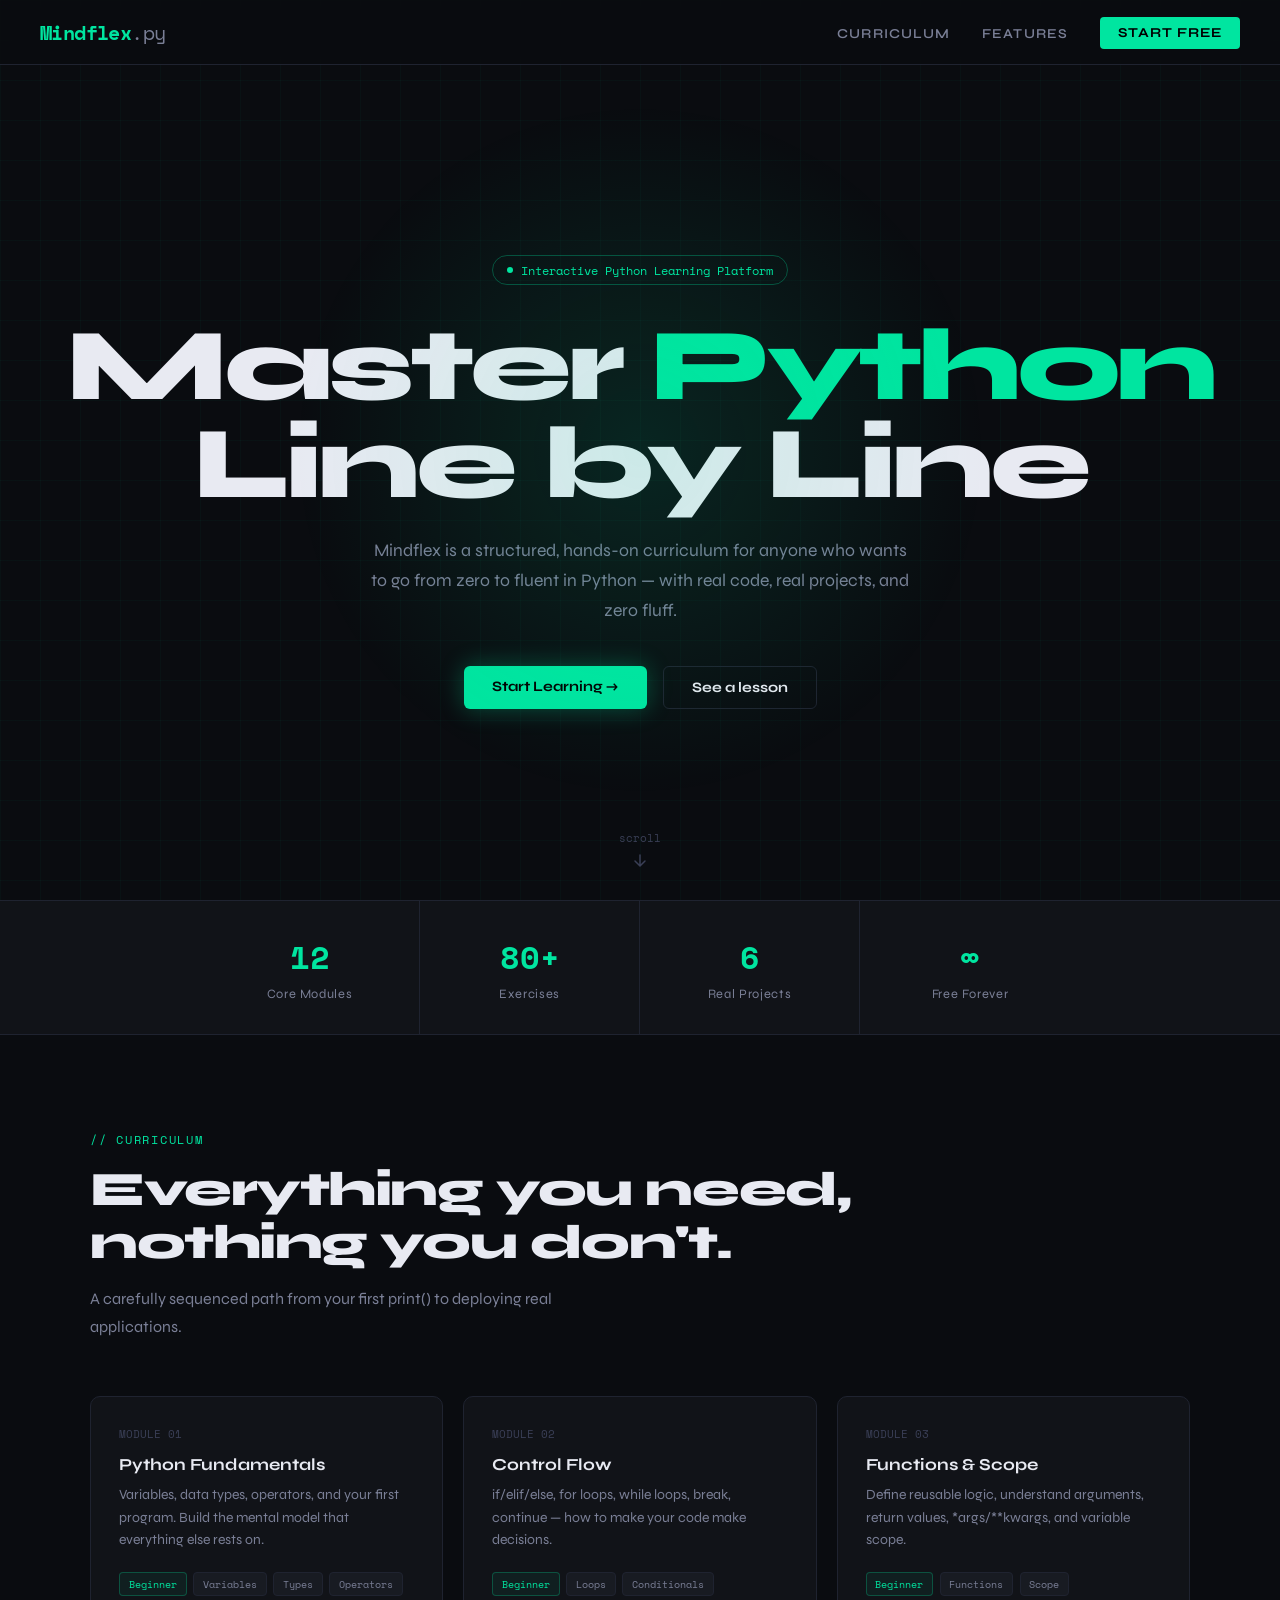
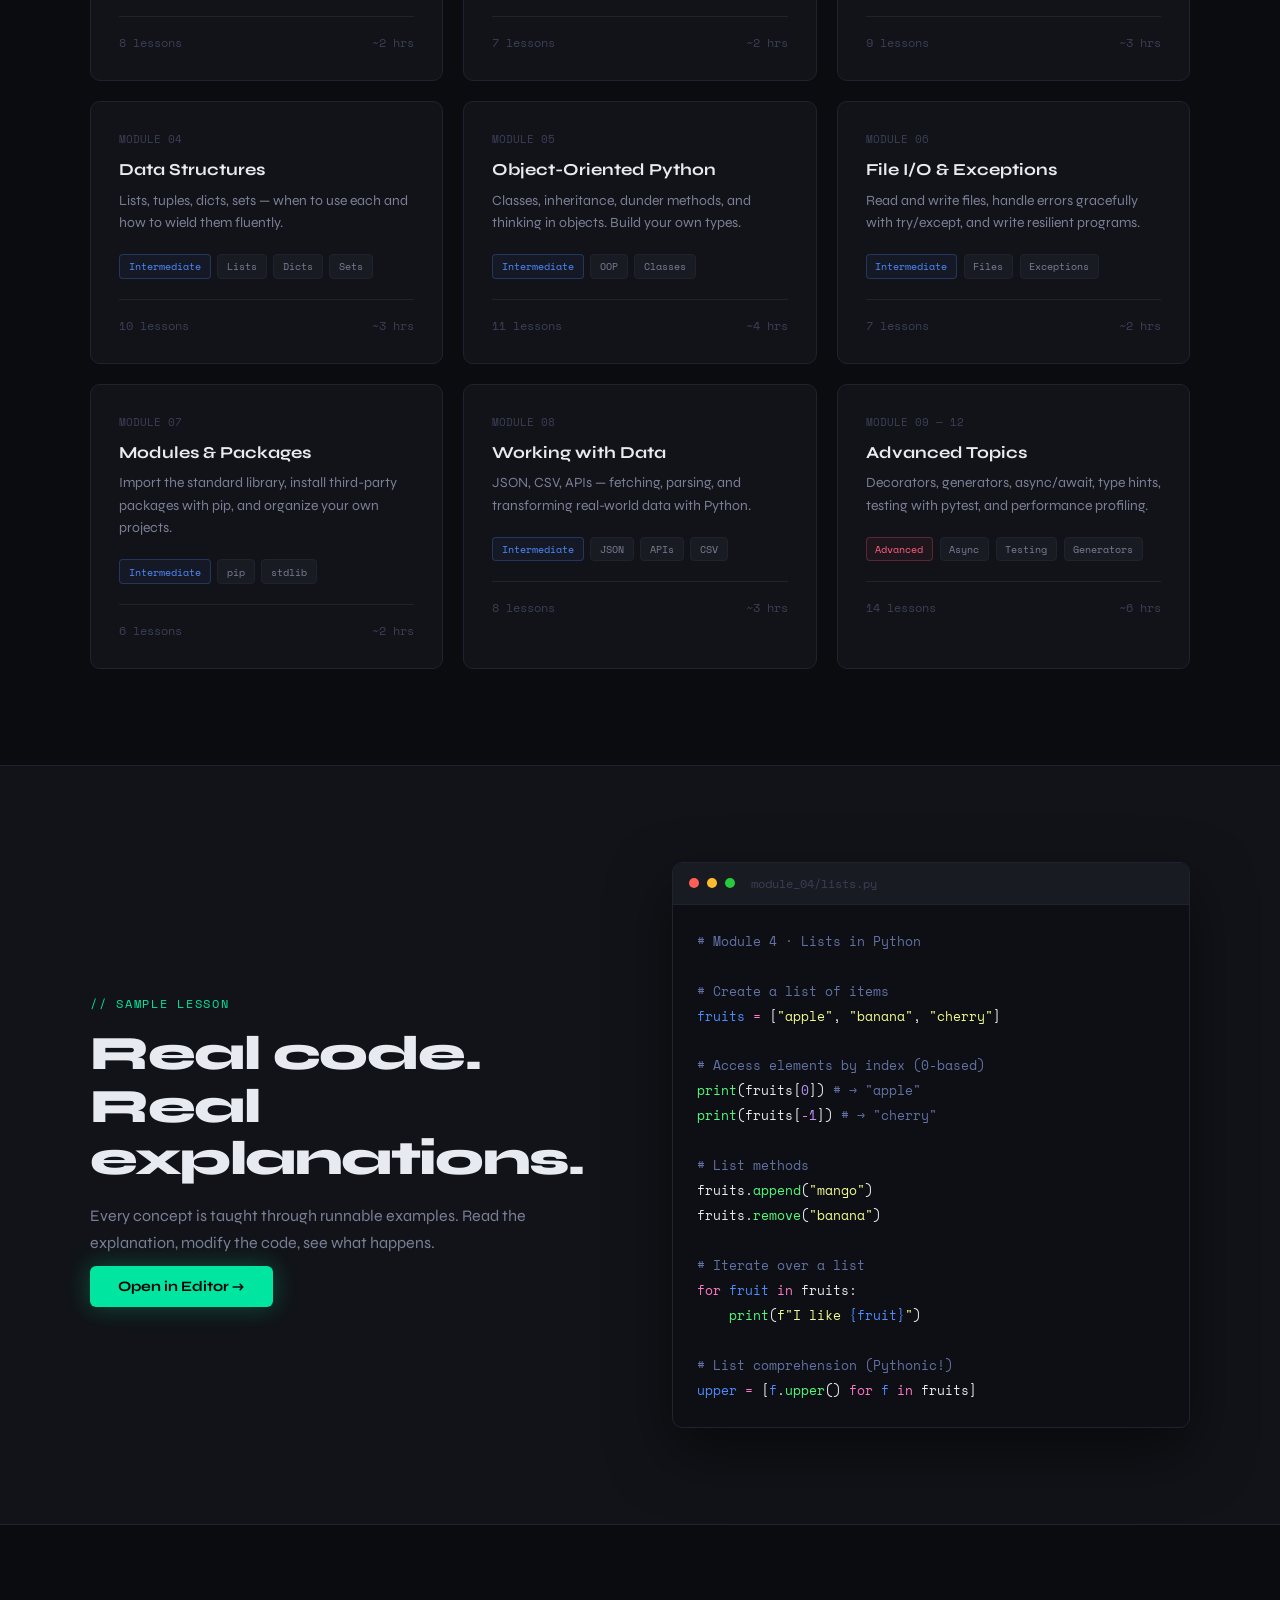
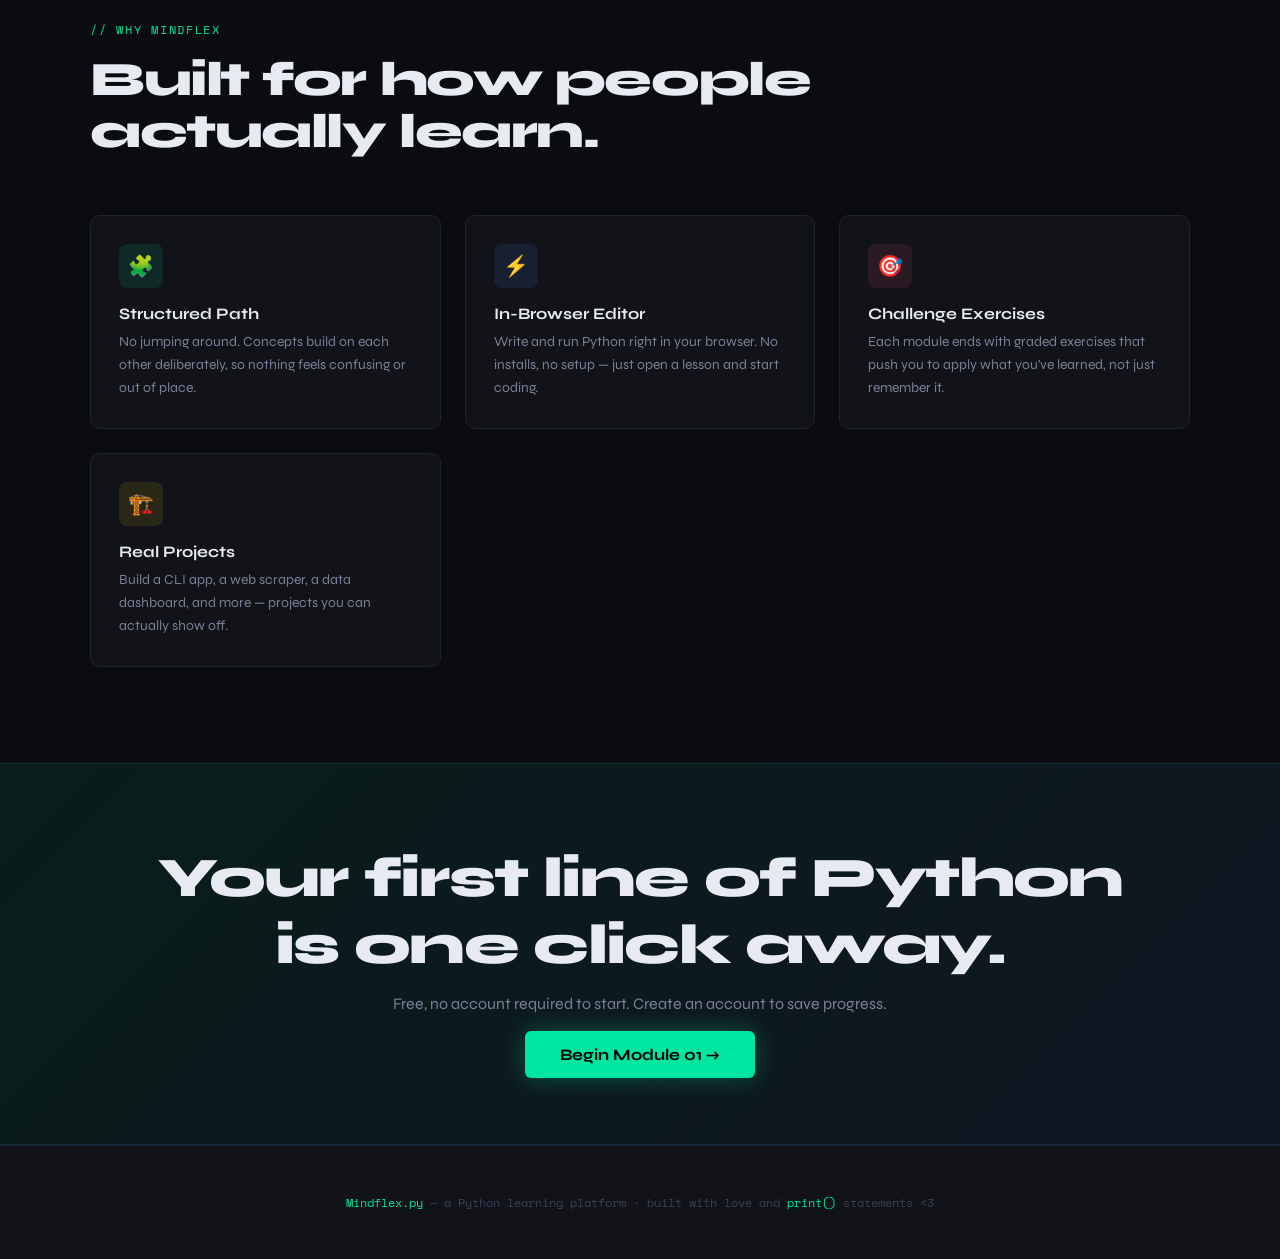
==== commit a0a515fa: "Update index.html" ====
--- a/index.html
+++ b/index.html
@@ -3,7 +3,7 @@
 <head>
   <meta charset="UTF-8" />
   <meta name="viewport" content="width=device-width, initial-scale=1.0" />
-  <title>Codex — Learn Python</title>
+  <title>Mindflex — Learn Python</title>
   <link rel="preconnect" href="https://fonts.googleapis.com" />
   <link href="https://fonts.googleapis.com/css2?family=Space+Mono:ital,wght@0,400;0,700;1,400&family=Syne:wght@400;600;700;800&display=swap" rel="stylesheet" />
   <style>
@@ -910,7 +910,7 @@
  
   <!-- NAV -->
   <nav>
-    <a href="#" class="nav-logo">codex<span>.py</span></a>
+    <a href="#" class="nav-logo">Mindflex<span>.py</span></a>
     <ul class="nav-links">
       <li><a href="#curriculum">Curriculum</a></li>
       <li><a href="#features">Features</a></li>
@@ -923,7 +923,7 @@
     <div class="hero-badge">Interactive Python Learning Platform</div>
     <h1>Master <em>Python</em><br>Line by Line</h1>
     <p class="hero-sub">
-      Codex is a structured, hands-on curriculum for anyone who wants to go from zero to fluent in Python — with real code, real projects, and zero fluff.
+      Mindflex is a structured, hands-on curriculum for anyone who wants to go from zero to fluent in Python — with real code, real projects, and zero fluff.
     </p>
     <div class="hero-actions">
       <a href="#curriculum" class="btn btn-primary">Start Learning →</a>
@@ -1119,7 +1119,7 @@
   <section class="features" id="features">
     <div class="container">
       <div class="reveal">
-        <div class="section-tag">// Why Codex</div>
+        <div class="section-tag">// Why Mindflex</div>
         <h2 class="section-title">Built for how people<br>actually learn.</h2>
       </div>
       <div class="features-grid">
@@ -1160,7 +1160,7 @@
  
   <!-- FOOTER -->
   <footer>
-    <span>codex.py</span> — a Python learning platform · built with love and <span>print()</span> statements &lt;3
+    <span>Mindflex.py</span> — a Python learning platform · built with love and <span>print()</span> statements &lt;3
   </footer>
 
 
@@ -1282,12 +1282,12 @@
 # Lines starting with # are comments — Python ignores them
 
 print("Hello, World!")
-print("My name is Codex")
+print("My name is Mindflex")
 
 # You can print numbers too
 print(42)
 print(3.14)`,
-          defaultOutput: 'Hello, World!\nMy name is Codex\n42\n3.14',
+          defaultOutput: 'Hello, World!\nMy name is Mindflex\n42\n3.14',
           quiz: null
         },
         {
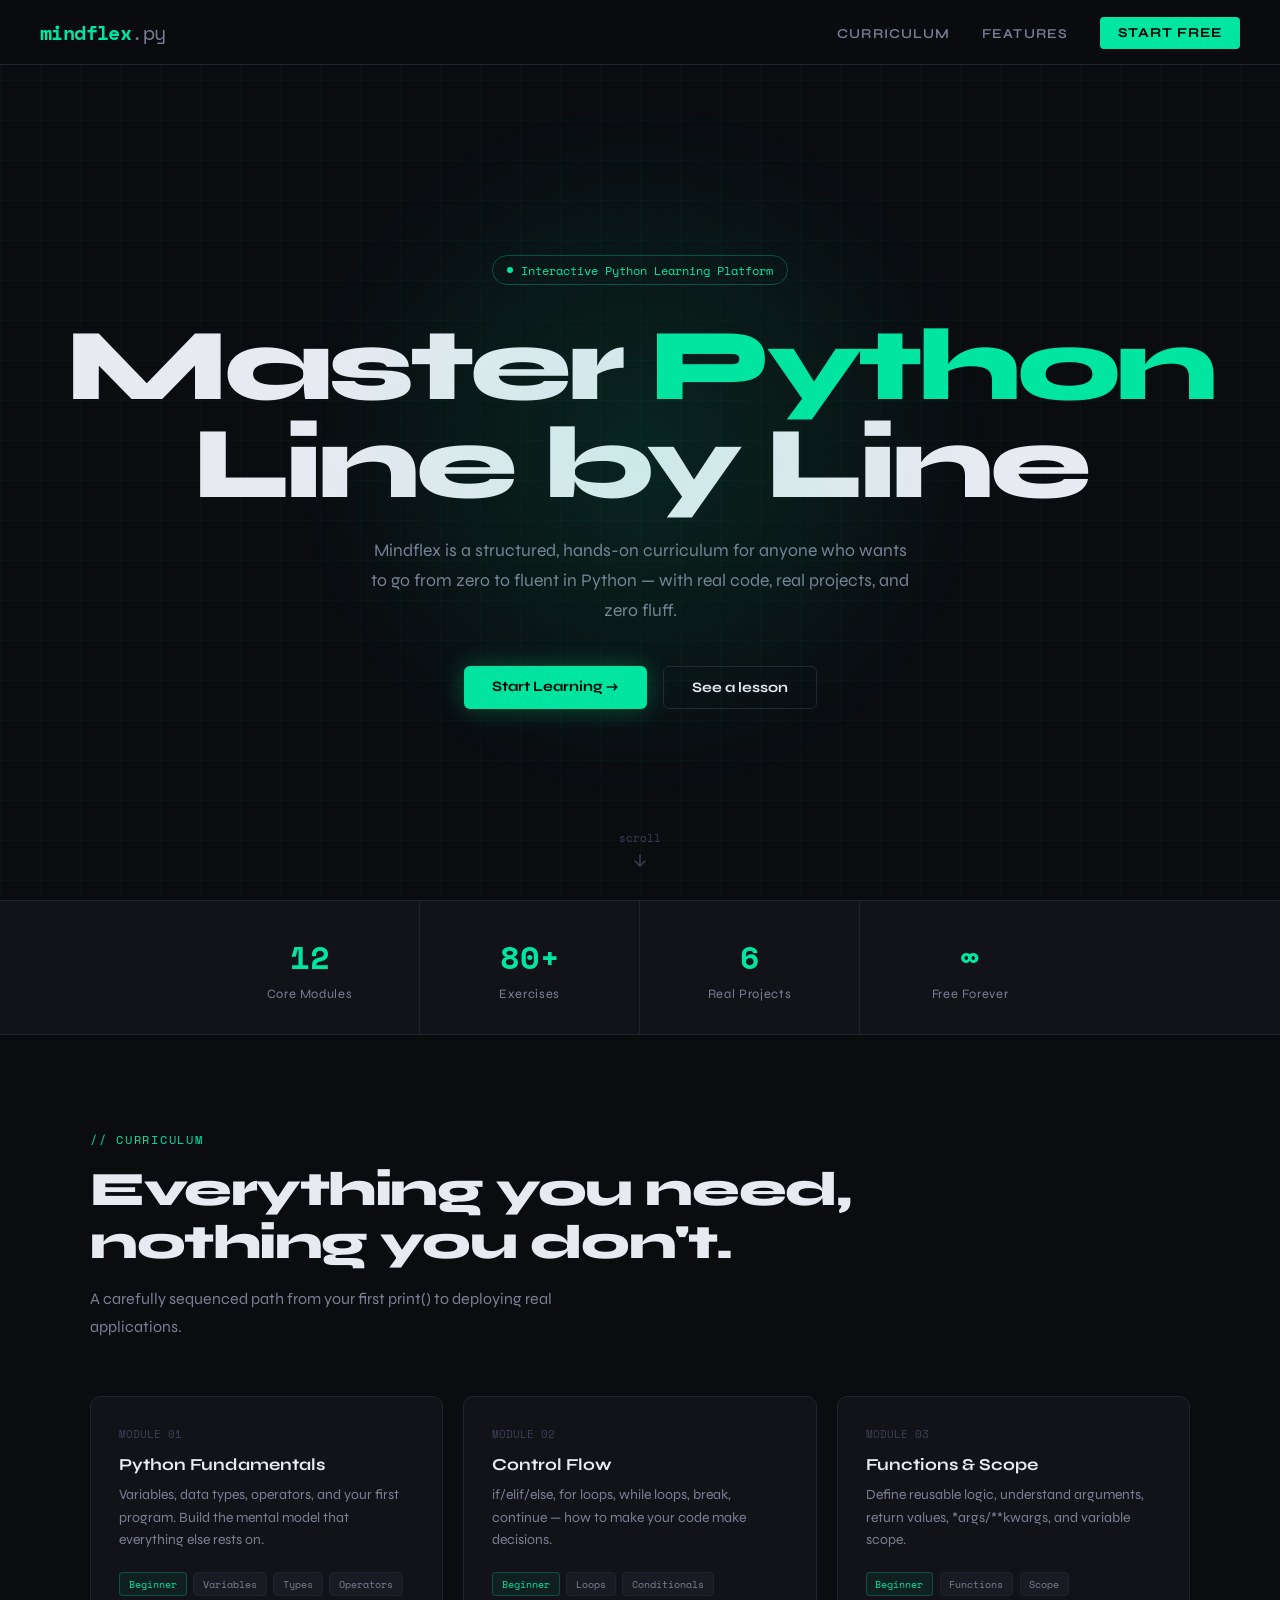
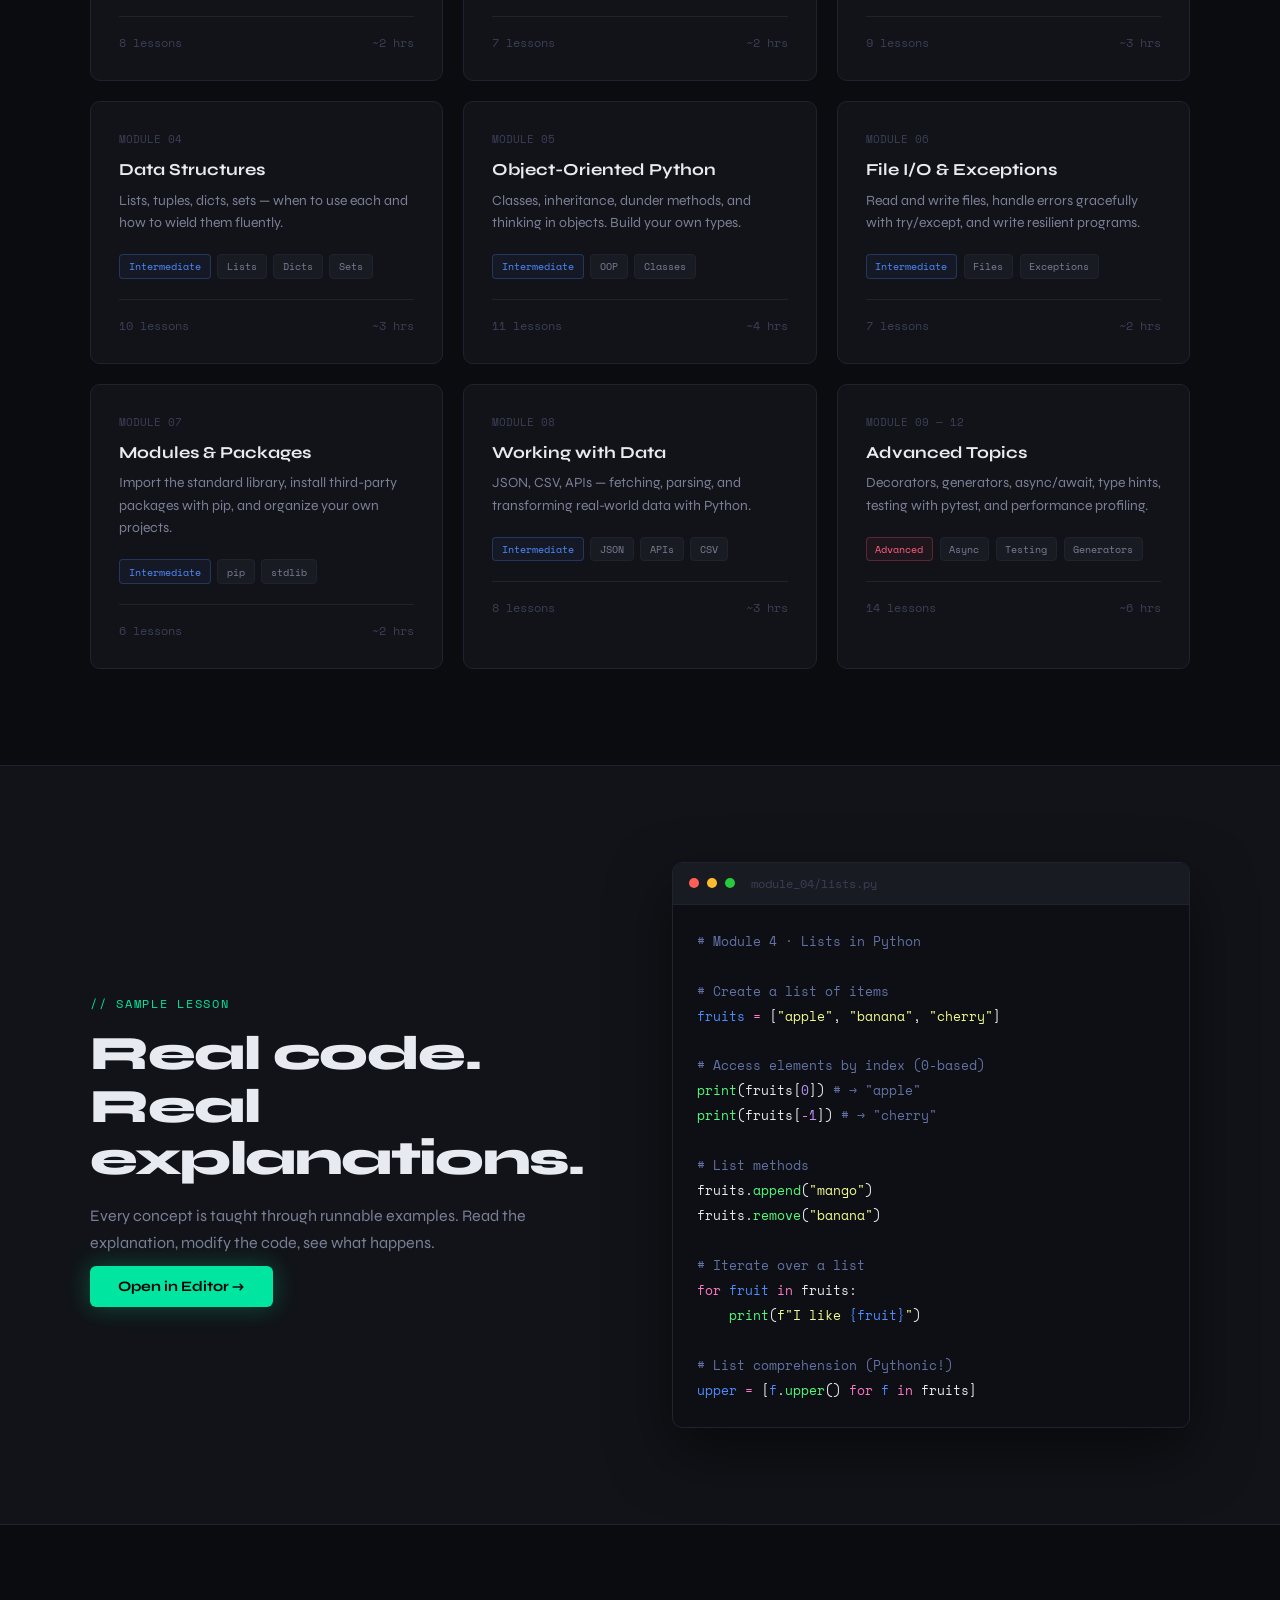
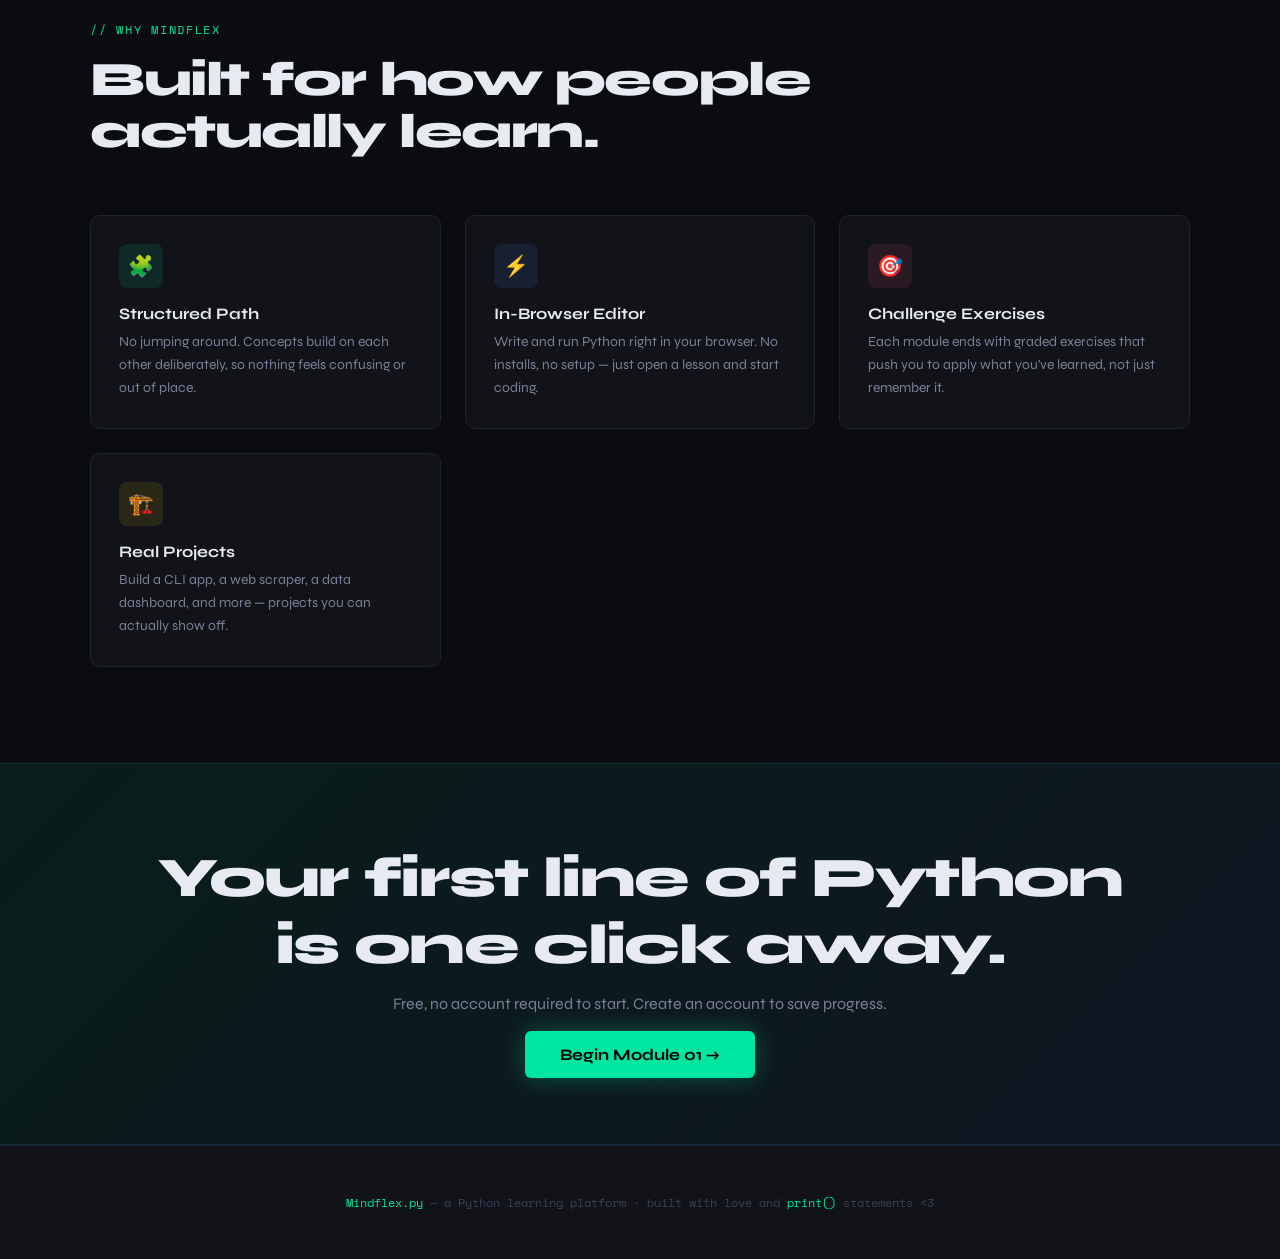
==== commit 7922bc9f: "Update index.html" ====
--- a/index.html
+++ b/index.html
@@ -910,7 +910,7 @@
  
   <!-- NAV -->
   <nav>
-    <a href="#" class="nav-logo">Mindflex<span>.py</span></a>
+    <a href="#" class="nav-logo">mindflex<span>.py</span></a>
     <ul class="nav-links">
       <li><a href="#curriculum">Curriculum</a></li>
       <li><a href="#features">Features</a></li>
